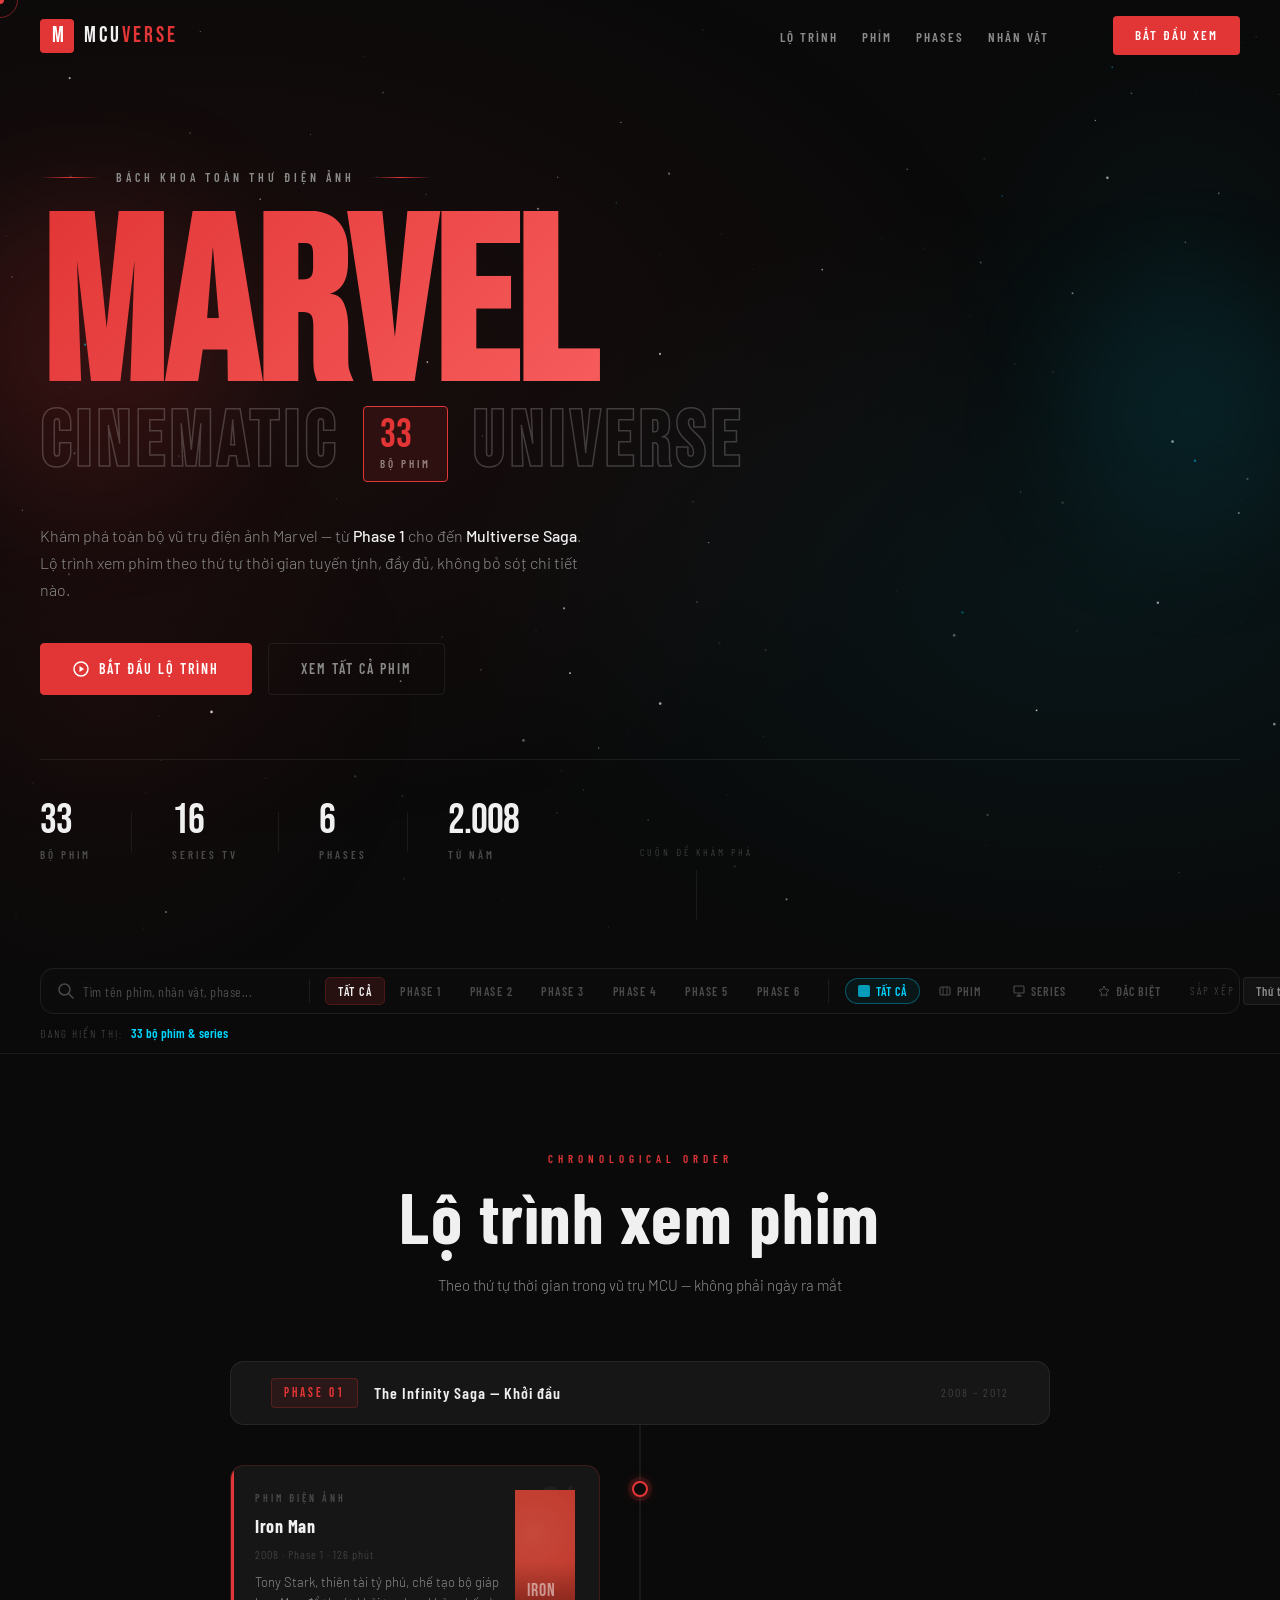
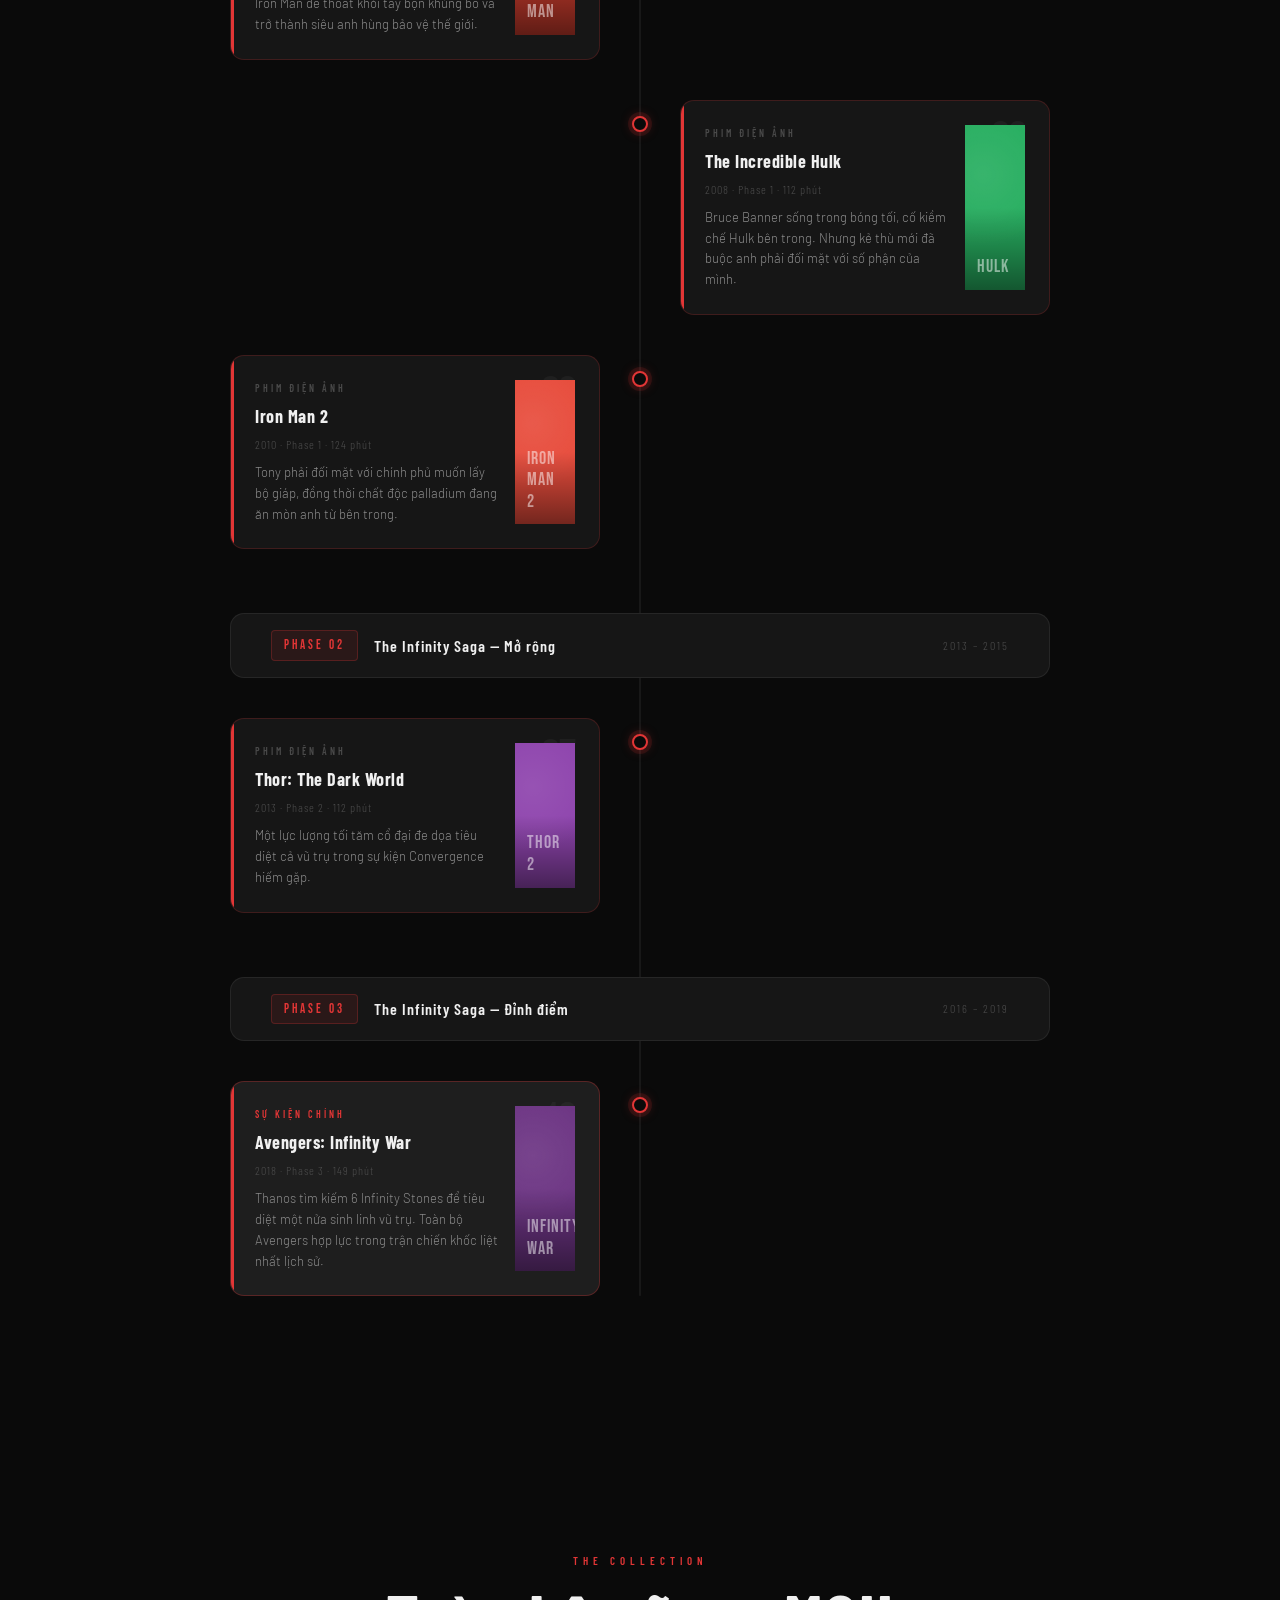
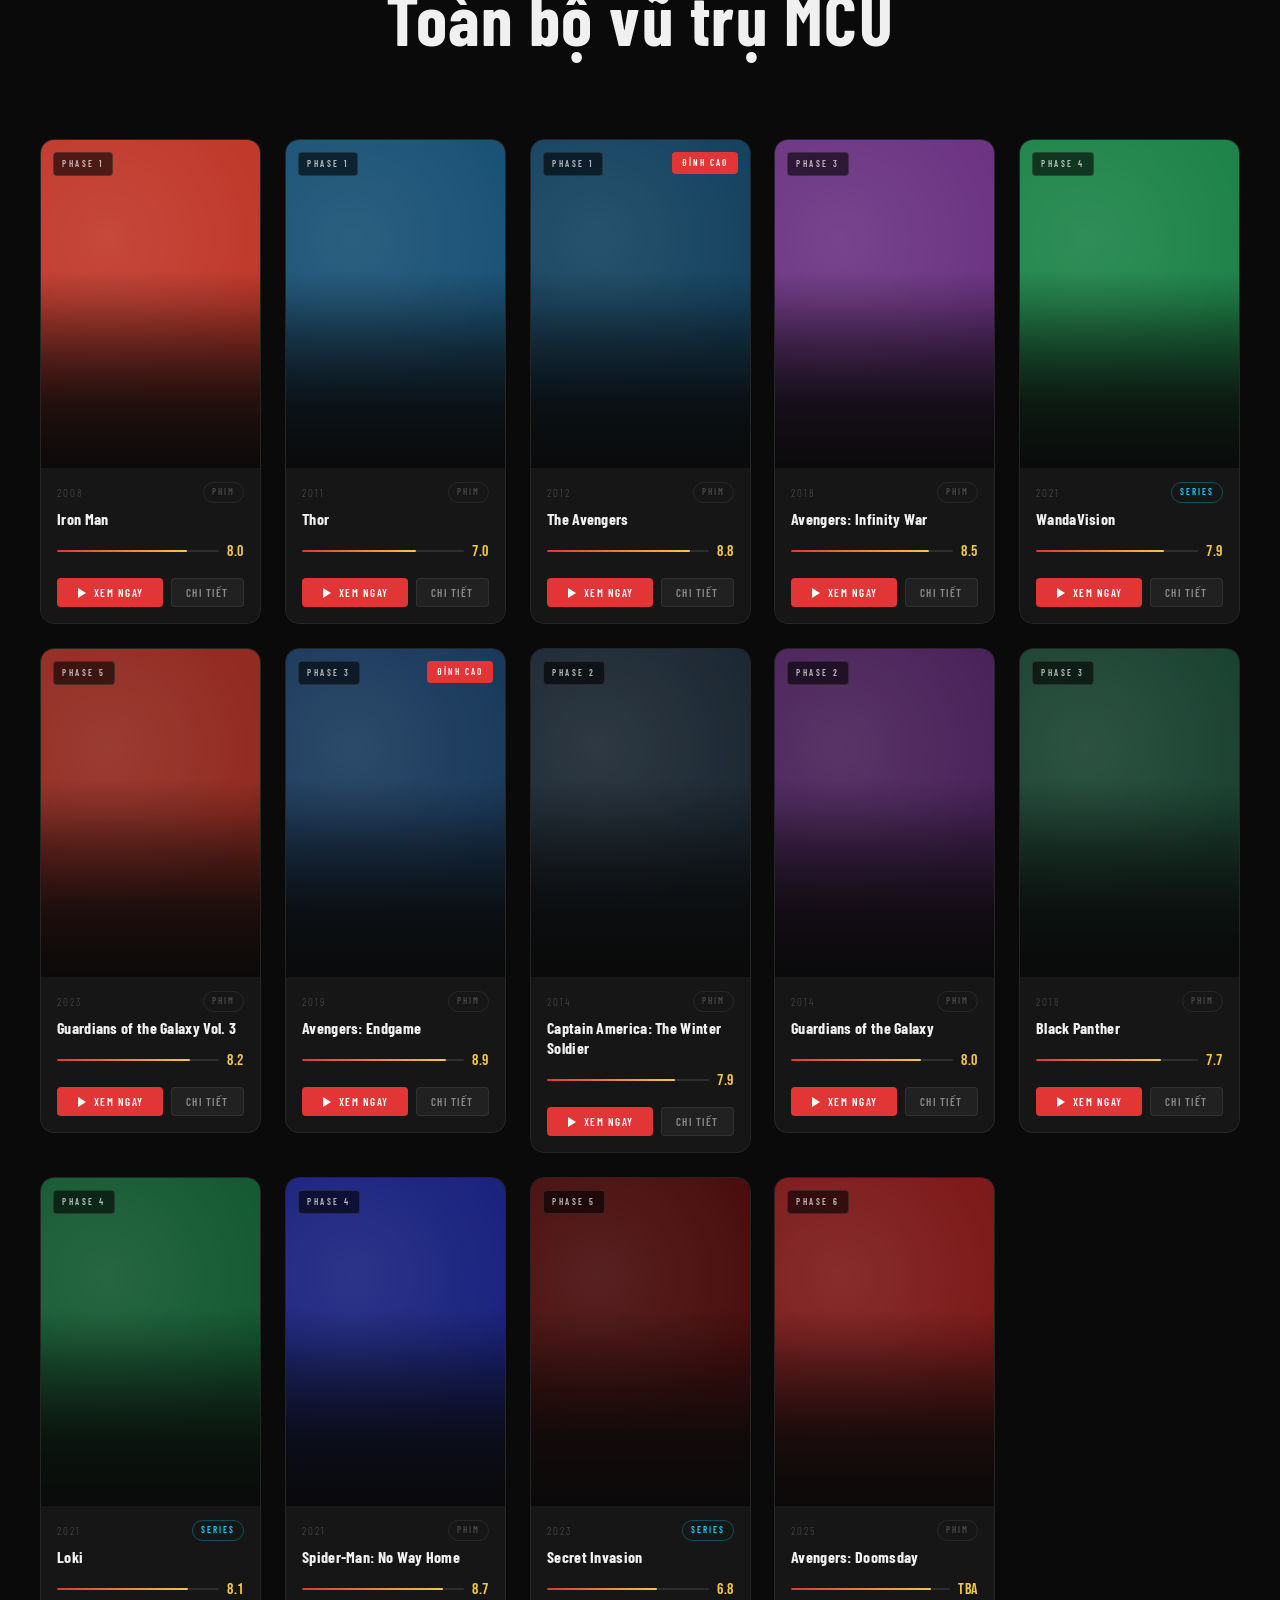
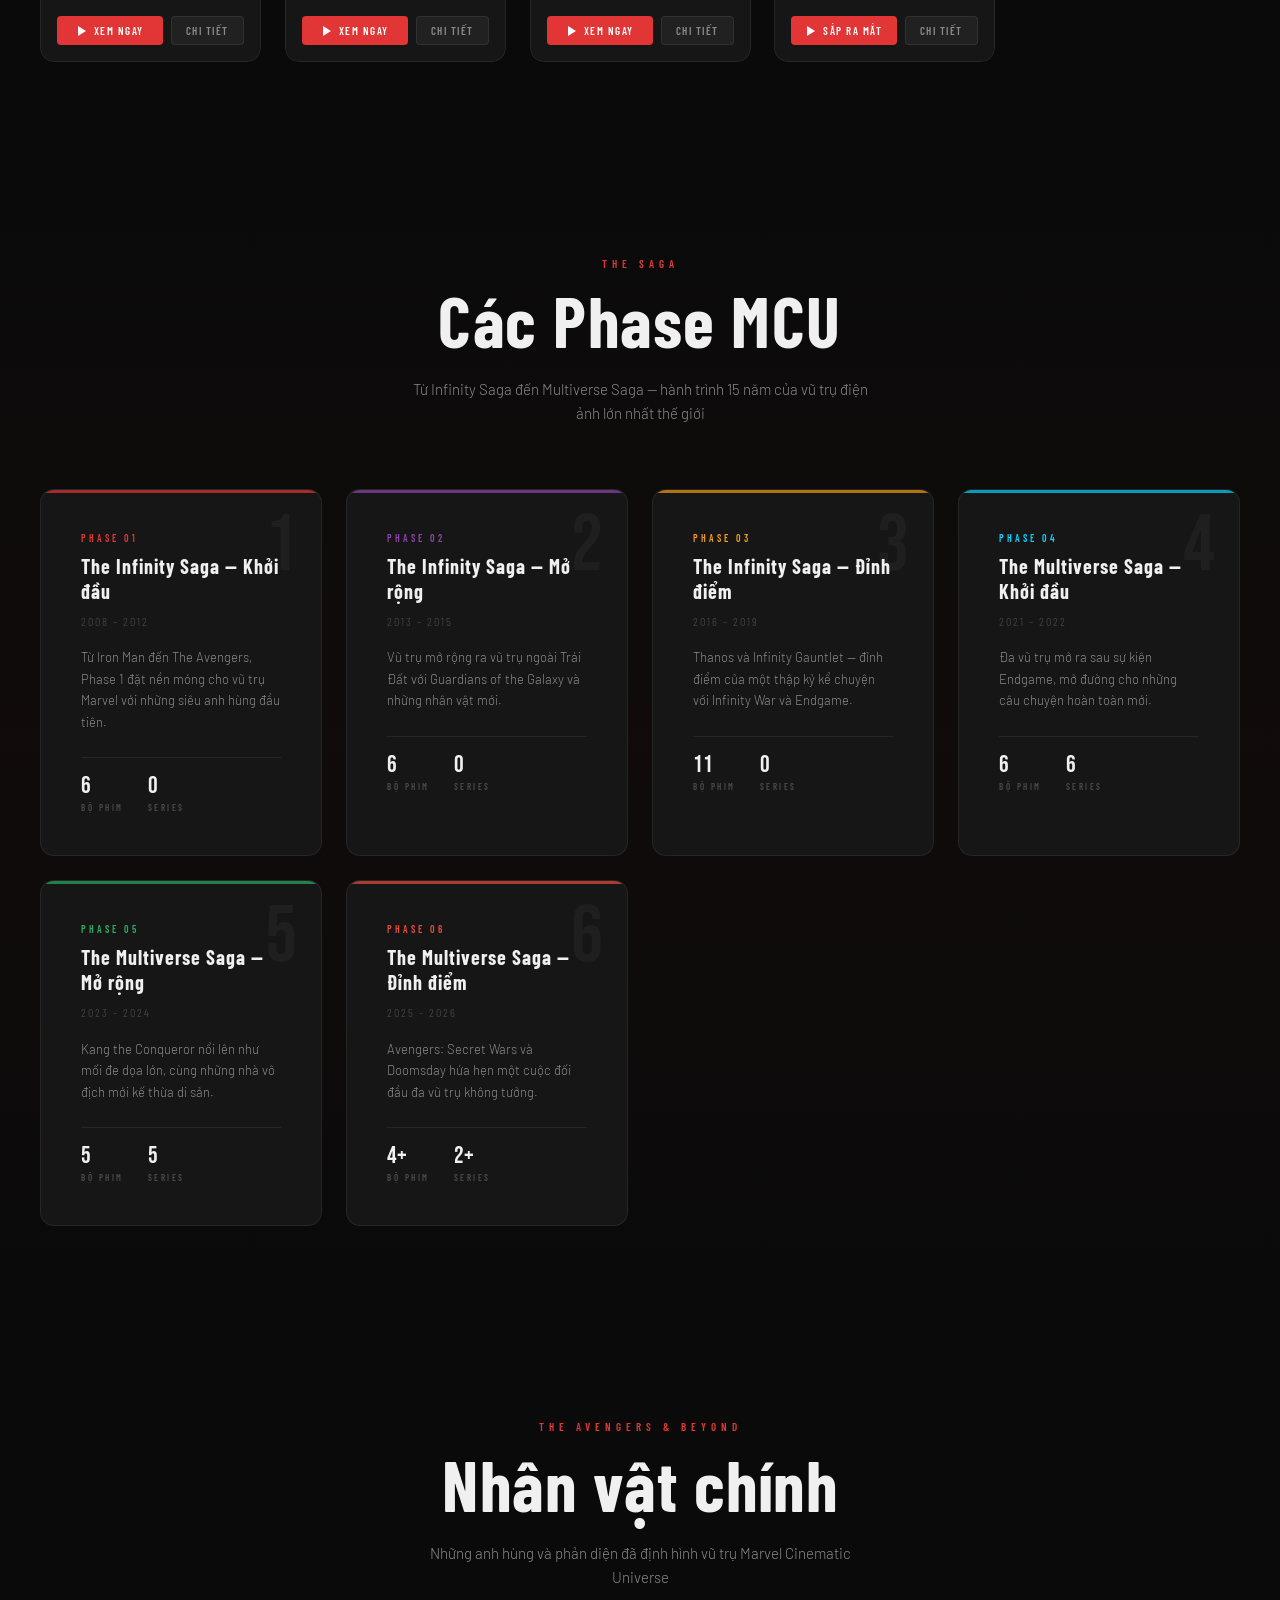
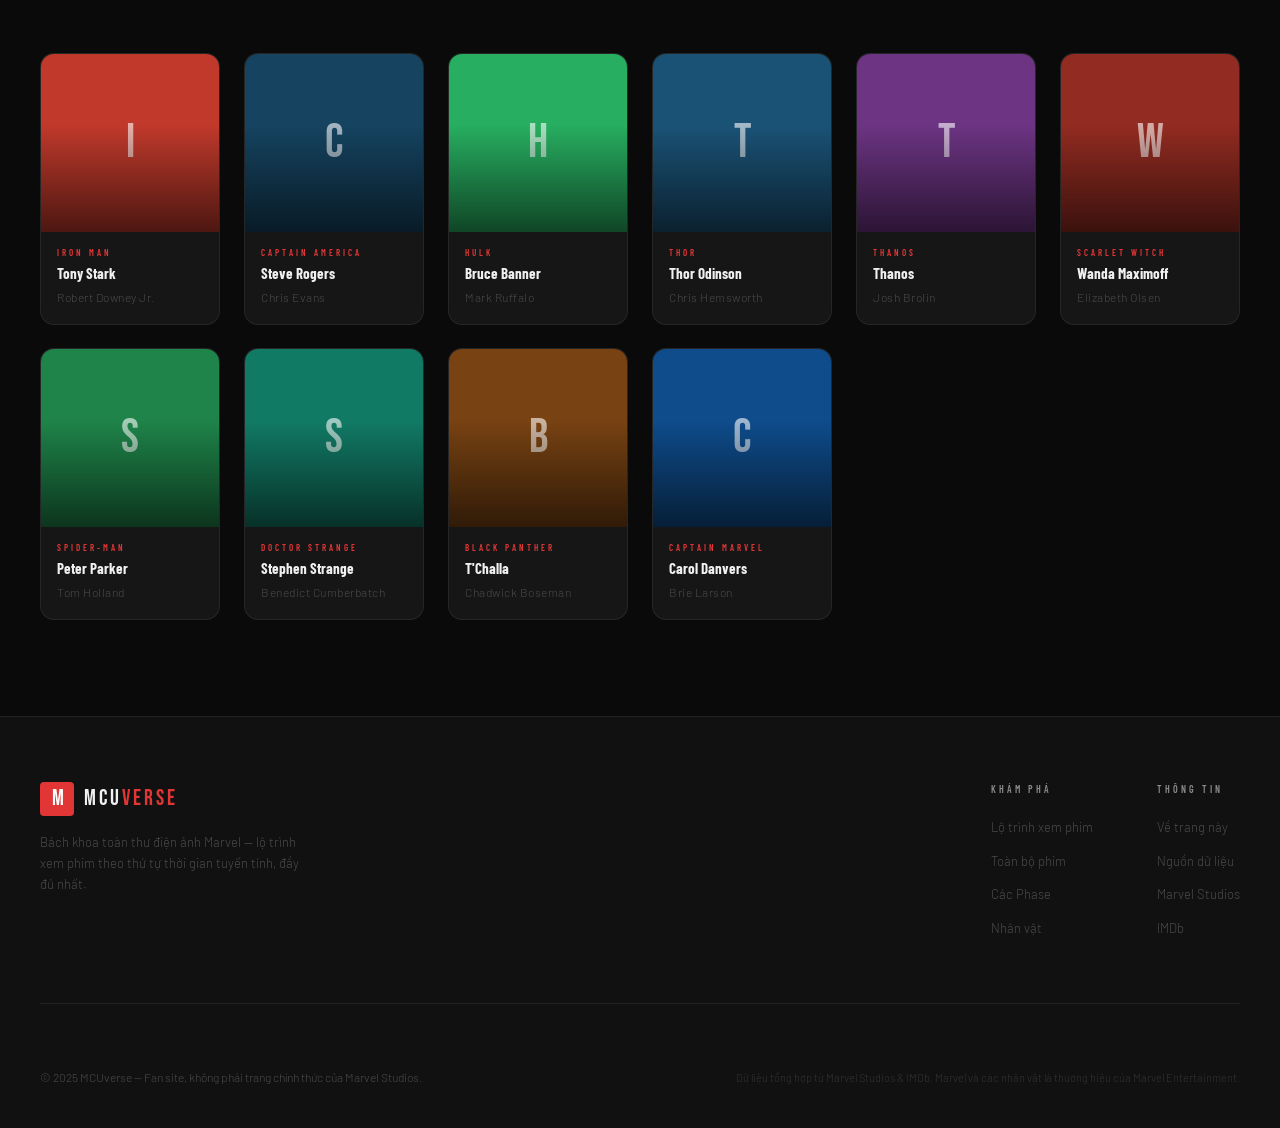
==== index.html @ 0dc56e83 "First commit" ====
<!DOCTYPE html>
<html lang="vi">

<head>
    <meta charset="UTF-8" />
    <meta name="viewport" content="width=device-width, initial-scale=1.0" />
    <title>MCU Universe — Bách Khoa & Lộ Trình Xem Phim</title>
    <link rel="preconnect" href="https://fonts.googleapis.com" />
    <link rel="preconnect" href="https://fonts.gstatic.com" crossorigin />
    <link
        href="https://fonts.googleapis.com/css2?family=Bebas+Neue&family=Barlow+Condensed:ital,wght@0,300;0,400;0,600;0,700;1,300&family=Barlow:wght@300;400;500&display=swap"
        rel="stylesheet" />
    <link rel="stylesheet" href="style.css" />
</head>

<body>

    <!-- ═══════════════════════════════════════════
       CUSTOM CURSOR
  ═══════════════════════════════════════════ -->
    <div class="cursor" id="cursor"></div>
    <div class="cursor-follower" id="cursor-follower"></div>

    <!-- ═══════════════════════════════════════════
       NAVBAR
  ═══════════════════════════════════════════ -->
    <nav class="navbar" id="navbar">
        <div class="nav-inner">
            <a href="#" class="nav-logo">
                <span class="logo-mark">M</span>
                <span class="logo-text">MCU<em>verse</em></span>
            </a>
            <ul class="nav-links">
                <li><a href="#timeline" class="nav-link">Lộ trình</a></li>
                <li><a href="#movies" class="nav-link">Phim</a></li>
                <li><a href="#phases" class="nav-link">Phases</a></li>
                <li><a href="#characters" class="nav-link">Nhân vật</a></li>
            </ul>
            <a href="#movies" class="nav-cta">Bắt đầu xem</a>
        </div>
    </nav>

    <!-- ═══════════════════════════════════════════
       HERO SECTION
  ═══════════════════════════════════════════ -->
    <section class="hero" id="hero">

        <!-- Starfield canvas -->
        <canvas class="hero-stars" id="hero-stars"></canvas>

        <!-- Parallax background layers -->
        <div class="hero-bg-layer hero-bg-nebula" data-parallax="0.15"></div>
        <div class="hero-bg-layer hero-bg-glow" data-parallax="0.25"></div>

        <!-- Floating orbs -->
        <div class="hero-orb hero-orb--red"></div>
        <div class="hero-orb hero-orb--blue"></div>

        <div class="hero-inner">

            <!-- Eyebrow label -->
            <p class="hero-eyebrow">
                <span class="eyebrow-line"></span>
                Bách khoa toàn thư điện ảnh
                <span class="eyebrow-line"></span>
            </p>

            <!-- CLIP-TEXT HERO TITLE — video/image masked inside letters -->
            <div class="hero-title-wrapper" id="hero-title-wrapper">
                <h1 class="hero-title hero-title--clip" data-parallax-text="0.04">
                    MARVEL
                </h1>
                <div class="hero-title-sub-row">
                    <h1 class="hero-title hero-title--outline">CINEMATIC</h1>
                    <div class="hero-badge">
                        <span class="hero-badge-num">33</span>
                        <span class="hero-badge-label">bộ phim</span>
                    </div>
                    <h1 class="hero-title hero-title--outline">UNIVERSE</h1>
                </div>
            </div>

            <!-- Description -->
            <p class="hero-desc">
                Khám phá toàn bộ vũ trụ điện ảnh Marvel — từ <strong>Phase 1</strong> cho đến <strong>Multiverse
                    Saga</strong>.<br />
                Lộ trình xem phim theo thứ tự thời gian tuyến tính, đầy đủ, không bỏ sót chi tiết nào.
            </p>

            <!-- CTA Buttons -->
            <div class="hero-actions">
                <a href="#timeline" class="btn btn--primary">
                    <svg width="16" height="16" viewBox="0 0 16 16" fill="none">
                        <circle cx="8" cy="8" r="7" stroke="currentColor" stroke-width="1.5" />
                        <polygon points="6.5,5 11,8 6.5,11" fill="currentColor" />
                    </svg>
                    Bắt đầu lộ trình
                </a>
                <a href="#movies" class="btn btn--ghost">Xem tất cả phim</a>
            </div>

            <!-- Stats Row -->
            <div class="hero-stats">
                <div class="hero-stat">
                    <span class="hero-stat-num" data-count="33">0</span>
                    <span class="hero-stat-label">Bộ phim</span>
                </div>
                <div class="hero-stat-divider"></div>
                <div class="hero-stat">
                    <span class="hero-stat-num" data-count="16">0</span>
                    <span class="hero-stat-label">Series TV</span>
                </div>
                <div class="hero-stat-divider"></div>
                <div class="hero-stat">
                    <span class="hero-stat-num" data-count="6">0</span>
                    <span class="hero-stat-label">Phases</span>
                </div>
                <div class="hero-stat-divider"></div>
                <div class="hero-stat">
                    <span class="hero-stat-num" data-count="2008">0</span>
                    <span class="hero-stat-label">Từ năm</span>
                </div>
            </div>

        </div>

        <!-- Scroll indicator -->
        <div class="hero-scroll-indicator">
            <span class="scroll-text">Cuộn để khám phá</span>
            <div class="scroll-line">
                <div class="scroll-dot"></div>
            </div>
        </div>

    </section>

    <!-- ═══════════════════════════════════════════
       FILTER & SEARCH BAR
       NOTE FOR PHP: thay dữ liệu trong data-phase / data-type bằng vòng lặp
  ═══════════════════════════════════════════ -->
    <section class="filter-section" id="filter-section">
        <div class="filter-glass-bar" id="filter-bar">

            <!-- Search Field -->
            <div class="search-wrapper" id="search-wrapper">
                <label class="search-icon" for="search-input" aria-label="Tìm kiếm">
                    <svg width="18" height="18" viewBox="0 0 18 18" fill="none">
                        <circle cx="7.5" cy="7.5" r="5.5" stroke="currentColor" stroke-width="1.5" />
                        <line x1="11.5" y1="11.5" x2="16" y2="16" stroke="currentColor" stroke-width="1.5"
                            stroke-linecap="round" />
                    </svg>
                </label>
                <input type="text" id="search-input" class="search-input" placeholder="Tìm tên phim, nhân vật, phase..."
                    autocomplete="off" />
                <button class="search-clear" id="search-clear" aria-label="Xóa">
                    <svg width="14" height="14" viewBox="0 0 14 14" fill="none">
                        <line x1="1" y1="1" x2="13" y2="13" stroke="currentColor" stroke-width="1.5"
                            stroke-linecap="round" />
                        <line x1="13" y1="1" x2="1" y2="13" stroke="currentColor" stroke-width="1.5"
                            stroke-linecap="round" />
                    </svg>
                </button>
            </div>

            <!-- Divider -->
            <div class="filter-divider"></div>

            <!-- Phase Filter Tabs -->
            <!-- PHP: vòng lặp foreach ($phases as $phase) { echo '<button ...>' } -->
            <div class="filter-tabs" role="group" aria-label="Lọc theo Phase">
                <button class="filter-tab filter-tab--active" data-filter="phase" data-value="all">
                    Tất cả
                </button>
                <button class="filter-tab" data-filter="phase" data-value="1">
                    Phase 1
                </button>
                <button class="filter-tab" data-filter="phase" data-value="2">
                    Phase 2
                </button>
                <button class="filter-tab" data-filter="phase" data-value="3">
                    Phase 3
                </button>
                <button class="filter-tab" data-filter="phase" data-value="4">
                    Phase 4
                </button>
                <button class="filter-tab" data-filter="phase" data-value="5">
                    Phase 5
                </button>
                <button class="filter-tab" data-filter="phase" data-value="6">
                    Phase 6
                </button>
            </div>

            <!-- Divider -->
            <div class="filter-divider"></div>

            <!-- Type Filter -->
            <div class="filter-type-group" role="group" aria-label="Lọc theo loại">
                <button class="filter-chip filter-chip--active" data-filter="type" data-value="all">
                    <svg width="12" height="12" viewBox="0 0 12 12">
                        <rect width="12" height="12" rx="2" fill="currentColor" opacity="0.7" />
                    </svg>
                    Tất cả
                </button>
                <button class="filter-chip" data-filter="type" data-value="movie">
                    <svg width="12" height="12" viewBox="0 0 12 12">
                        <rect x="1" y="2" width="10" height="8" rx="1.5" stroke="currentColor" stroke-width="1.2"
                            fill="none" />
                        <line x1="4" y1="2" x2="4" y2="10" stroke="currentColor" stroke-width="1" />
                        <line x1="8" y1="2" x2="8" y2="10" stroke="currentColor" stroke-width="1" />
                    </svg>
                    Phim
                </button>
                <button class="filter-chip" data-filter="type" data-value="series">
                    <svg width="12" height="12" viewBox="0 0 12 12">
                        <rect x="1" y="1" width="10" height="7" rx="1" stroke="currentColor" stroke-width="1.2"
                            fill="none" />
                        <line x1="4" y1="11" x2="8" y2="11" stroke="currentColor" stroke-width="1.5"
                            stroke-linecap="round" />
                        <line x1="6" y1="8" x2="6" y2="11" stroke="currentColor" stroke-width="1.2" />
                    </svg>
                    Series
                </button>
                <button class="filter-chip" data-filter="type" data-value="special">
                    <svg width="12" height="12" viewBox="0 0 12 12">
                        <polygon points="6,1 7.5,4.5 11,5 8.5,7.5 9,11 6,9.5 3,11 3.5,7.5 1,5 4.5,4.5"
                            stroke="currentColor" stroke-width="1" fill="none" />
                    </svg>
                    Đặc biệt
                </button>
            </div>

            <!-- Sort -->
            <div class="filter-sort">
                <label class="sort-label" for="sort-select">Sắp xếp</label>
                <div class="sort-select-wrapper">
                    <select id="sort-select" class="sort-select">
                        <option value="timeline">Thứ tự thời gian</option>
                        <option value="release">Ngày ra mắt</option>
                        <option value="phase">Theo Phase</option>
                        <option value="rating">Điểm đánh giá</option>
                    </select>
                    <svg class="sort-chevron" width="12" height="12" viewBox="0 0 12 12">
                        <polyline points="2,4 6,8 10,4" stroke="currentColor" stroke-width="1.5" fill="none"
                            stroke-linecap="round" />
                    </svg>
                </div>
            </div>

        </div>

        <!-- Active filters display -->
        <div class="active-filters" id="active-filters">
            <span class="active-filter-label">Đang hiển thị:</span>
            <span class="active-filter-count" id="filter-count">33 bộ phim &amp; series</span>
            <button class="filter-reset" id="filter-reset">Xóa bộ lọc</button>
        </div>

    </section>

    <!-- ═══════════════════════════════════════════
       TIMELINE SECTION
       NOTE FOR PHP: lặp qua $phases và $movies để tạo các .timeline-item
  ═══════════════════════════════════════════ -->
    <section class="timeline-section" id="timeline">
        <div class="section-header">
            <p class="section-eyebrow">Chronological Order</p>
            <h2 class="section-title">Lộ trình xem phim</h2>
            <p class="section-desc">Theo thứ tự thời gian trong vũ trụ MCU — không phải ngày ra mắt</p>
        </div>

        <div class="timeline-container" id="timeline-container">

            <!-- The animated vertical line -->
            <div class="timeline-spine">
                <div class="timeline-spine-fill" id="timeline-spine-fill"></div>
            </div>

            <!-- ─── PHASE 1 ─────────────────────────── -->
            <!-- PHP: foreach ($phases as $phase_index => $phase) { -->
            <div class="timeline-phase" data-phase="1">
                <div class="timeline-phase-label">
                    <span class="phase-tag">Phase 01</span>
                    <h3 class="phase-name">The Infinity Saga — Khởi đầu</h3>
                    <span class="phase-years">2008 – 2012</span>
                </div>

                <!-- PHP: foreach ($phase['movies'] as $i => $movie) { -->
                <div class="timeline-item" data-order="1" data-type="movie">
                    <div class="timeline-node">
                        <div class="timeline-node-inner"></div>
                    </div>
                    <div class="timeline-card">
                        <div class="timeline-card-num">01</div>
                        <div class="timeline-card-body">
                            <span class="timeline-card-type">Phim điện ảnh</span>
                            <h4 class="timeline-card-title">Iron Man</h4>
                            <p class="timeline-card-meta">2008 · Phase 1 · 126 phút</p>
                            <p class="timeline-card-desc">Tony Stark, thiên tài tỷ phú, chế tạo bộ giáp Iron Man để
                                thoát khỏi tay bọn khủng bố và trở thành siêu anh hùng bảo vệ thế giới.</p>
                        </div>
                        <div class="timeline-card-poster">
                            <!-- PHP: <img src="<?= $movie['poster'] ?>" alt="<?= $movie['title'] ?>"> -->
                            <div class="poster-placeholder" data-title="Iron Man" style="--ph-color: #C0392B;"></div>
                        </div>
                    </div>
                </div>

                <div class="timeline-item" data-order="2" data-type="movie">
                    <div class="timeline-node">
                        <div class="timeline-node-inner"></div>
                    </div>
                    <div class="timeline-card">
                        <div class="timeline-card-num">02</div>
                        <div class="timeline-card-body">
                            <span class="timeline-card-type">Phim điện ảnh</span>
                            <h4 class="timeline-card-title">The Incredible Hulk</h4>
                            <p class="timeline-card-meta">2008 · Phase 1 · 112 phút</p>
                            <p class="timeline-card-desc">Bruce Banner sống trong bóng tối, cố kiềm chế Hulk bên trong.
                                Nhưng kẻ thù mới đã buộc anh phải đối mặt với số phận của mình.</p>
                        </div>
                        <div class="timeline-card-poster">
                            <div class="poster-placeholder" data-title="Hulk" style="--ph-color: #27AE60;"></div>
                        </div>
                    </div>
                </div>

                <div class="timeline-item" data-order="3" data-type="movie">
                    <div class="timeline-node">
                        <div class="timeline-node-inner"></div>
                    </div>
                    <div class="timeline-card">
                        <div class="timeline-card-num">03</div>
                        <div class="timeline-card-body">
                            <span class="timeline-card-type">Phim điện ảnh</span>
                            <h4 class="timeline-card-title">Iron Man 2</h4>
                            <p class="timeline-card-meta">2010 · Phase 1 · 124 phút</p>
                            <p class="timeline-card-desc">Tony phải đối mặt với chính phủ muốn lấy bộ giáp, đồng thời
                                chất độc palladium đang ăn mòn anh từ bên trong.</p>
                        </div>
                        <div class="timeline-card-poster">
                            <div class="poster-placeholder" data-title="Iron Man 2" style="--ph-color: #E74C3C;"></div>
                        </div>
                    </div>
                </div>

                <!-- PHP: } // end foreach movies -->
            </div>
            <!-- PHP: } // end foreach phases -->

            <!-- ─── PHASE 2 ─────────────────────────── -->
            <div class="timeline-phase" data-phase="2">
                <div class="timeline-phase-label">
                    <span class="phase-tag">Phase 02</span>
                    <h3 class="phase-name">The Infinity Saga — Mở rộng</h3>
                    <span class="phase-years">2013 – 2015</span>
                </div>

                <div class="timeline-item" data-order="7" data-type="movie">
                    <div class="timeline-node">
                        <div class="timeline-node-inner"></div>
                    </div>
                    <div class="timeline-card">
                        <div class="timeline-card-num">07</div>
                        <div class="timeline-card-body">
                            <span class="timeline-card-type">Phim điện ảnh</span>
                            <h4 class="timeline-card-title">Thor: The Dark World</h4>
                            <p class="timeline-card-meta">2013 · Phase 2 · 112 phút</p>
                            <p class="timeline-card-desc">Một lực lượng tối tăm cổ đại đe dọa tiêu diệt cả vũ trụ trong
                                sự kiện Convergence hiếm gặp.</p>
                        </div>
                        <div class="timeline-card-poster">
                            <div class="poster-placeholder" data-title="Thor 2" style="--ph-color: #8E44AD;"></div>
                        </div>
                    </div>
                </div>

            </div>

            <!-- ─── PHASE 3 ─────────────────────────── -->
            <div class="timeline-phase" data-phase="3">
                <div class="timeline-phase-label">
                    <span class="phase-tag">Phase 03</span>
                    <h3 class="phase-name">The Infinity Saga — Đỉnh điểm</h3>
                    <span class="phase-years">2016 – 2019</span>
                </div>

                <div class="timeline-item" data-order="13" data-type="movie">
                    <div class="timeline-node">
                        <div class="timeline-node-inner"></div>
                    </div>
                    <div class="timeline-card timeline-card--featured">
                        <div class="timeline-card-num">13</div>
                        <div class="timeline-card-body">
                            <span class="timeline-card-type timeline-card-type--featured">Sự kiện chính</span>
                            <h4 class="timeline-card-title">Avengers: Infinity War</h4>
                            <p class="timeline-card-meta">2018 · Phase 3 · 149 phút</p>
                            <p class="timeline-card-desc">Thanos tìm kiếm 6 Infinity Stones để tiêu diệt một nửa sinh
                                linh vũ trụ. Toàn bộ Avengers hợp lực trong trận chiến khốc liệt nhất lịch sử.</p>
                        </div>
                        <div class="timeline-card-poster">
                            <div class="poster-placeholder" data-title="Infinity War" style="--ph-color: #6C3483;">
                            </div>
                        </div>
                    </div>
                </div>

            </div>

        </div>
    </section>

    <!-- ═══════════════════════════════════════════
       MOVIE GRID SECTION
       NOTE FOR PHP: foreach ($movies as $movie) — render .movie-card
  ═══════════════════════════════════════════ -->
    <section class="movies-section" id="movies">
        <div class="section-header">
            <p class="section-eyebrow">The Collection</p>
            <h2 class="section-title">Toàn bộ vũ trụ MCU</h2>
        </div>

        <div class="movies-grid" id="movies-grid">

            <!-- PHP: foreach ($movies as $movie) { echo render_movie_card($movie); } -->

            <article class="movie-card" data-phase="1" data-type="movie" data-tilt>
                <div class="movie-card-inner">
                    <div class="movie-card-poster">
                        <!-- PHP: <img src="<?= $movie['poster'] ?>" alt="<?= $movie['title'] ?>" loading="lazy"> -->
                        <div class="poster-placeholder poster-placeholder--card" style="--ph-color: #C0392B;"></div>
                        <div class="movie-card-overlay"></div>
                        <div class="movie-card-phase-badge">Phase 1</div>
                    </div>
                    <div class="movie-card-info">
                        <div class="movie-card-meta-row">
                            <span class="movie-card-year">2008</span>
                            <span class="movie-card-type-badge">Phim</span>
                        </div>
                        <h3 class="movie-card-title">Iron Man</h3>
                        <div class="movie-card-rating">
                            <div class="rating-stars">
                                <div class="rating-fill" style="width: 80%"></div>
                            </div>
                            <span class="rating-score">8.0</span>
                        </div>
                        <div class="movie-card-actions">
                            <button class="card-btn card-btn--watch">
                                <svg width="12" height="12" viewBox="0 0 12 12">
                                    <polygon points="2,1 10,6 2,11" fill="currentColor" />
                                </svg>
                                Xem ngay
                            </button>
                            <button class="card-btn card-btn--info">Chi tiết</button>
                        </div>
                    </div>
                </div>
                <div class="movie-card-glow"></div>
            </article>

            <article class="movie-card" data-phase="1" data-type="movie" data-tilt>
                <div class="movie-card-inner">
                    <div class="movie-card-poster">
                        <div class="poster-placeholder poster-placeholder--card" style="--ph-color: #1A5276;"></div>
                        <div class="movie-card-overlay"></div>
                        <div class="movie-card-phase-badge">Phase 1</div>
                    </div>
                    <div class="movie-card-info">
                        <div class="movie-card-meta-row">
                            <span class="movie-card-year">2011</span>
                            <span class="movie-card-type-badge">Phim</span>
                        </div>
                        <h3 class="movie-card-title">Thor</h3>
                        <div class="movie-card-rating">
                            <div class="rating-stars">
                                <div class="rating-fill" style="width: 70%"></div>
                            </div>
                            <span class="rating-score">7.0</span>
                        </div>
                        <div class="movie-card-actions">
                            <button class="card-btn card-btn--watch">
                                <svg width="12" height="12" viewBox="0 0 12 12">
                                    <polygon points="2,1 10,6 2,11" fill="currentColor" />
                                </svg>
                                Xem ngay
                            </button>
                            <button class="card-btn card-btn--info">Chi tiết</button>
                        </div>
                    </div>
                </div>
                <div class="movie-card-glow"></div>
            </article>

            <article class="movie-card movie-card--featured" data-phase="1" data-type="movie" data-tilt>
                <div class="movie-card-inner">
                    <div class="movie-card-poster">
                        <div class="poster-placeholder poster-placeholder--card" style="--ph-color: #154360;"></div>
                        <div class="movie-card-overlay"></div>
                        <div class="movie-card-phase-badge">Phase 1</div>
                        <div class="movie-card-featured-badge">Đỉnh cao</div>
                    </div>
                    <div class="movie-card-info">
                        <div class="movie-card-meta-row">
                            <span class="movie-card-year">2012</span>
                            <span class="movie-card-type-badge">Phim</span>
                        </div>
                        <h3 class="movie-card-title">The Avengers</h3>
                        <div class="movie-card-rating">
                            <div class="rating-stars">
                                <div class="rating-fill" style="width: 88%"></div>
                            </div>
                            <span class="rating-score">8.8</span>
                        </div>
                        <div class="movie-card-actions">
                            <button class="card-btn card-btn--watch">
                                <svg width="12" height="12" viewBox="0 0 12 12">
                                    <polygon points="2,1 10,6 2,11" fill="currentColor" />
                                </svg>
                                Xem ngay
                            </button>
                            <button class="card-btn card-btn--info">Chi tiết</button>
                        </div>
                    </div>
                </div>
                <div class="movie-card-glow"></div>
            </article>

            <article class="movie-card" data-phase="3" data-type="movie" data-tilt>
                <div class="movie-card-inner">
                    <div class="movie-card-poster">
                        <div class="poster-placeholder poster-placeholder--card" style="--ph-color: #6C3483;"></div>
                        <div class="movie-card-overlay"></div>
                        <div class="movie-card-phase-badge">Phase 3</div>
                    </div>
                    <div class="movie-card-info">
                        <div class="movie-card-meta-row">
                            <span class="movie-card-year">2018</span>
                            <span class="movie-card-type-badge">Phim</span>
                        </div>
                        <h3 class="movie-card-title">Avengers: Infinity War</h3>
                        <div class="movie-card-rating">
                            <div class="rating-stars">
                                <div class="rating-fill" style="width: 85%"></div>
                            </div>
                            <span class="rating-score">8.5</span>
                        </div>
                        <div class="movie-card-actions">
                            <button class="card-btn card-btn--watch">
                                <svg width="12" height="12" viewBox="0 0 12 12">
                                    <polygon points="2,1 10,6 2,11" fill="currentColor" />
                                </svg>
                                Xem ngay
                            </button>
                            <button class="card-btn card-btn--info">Chi tiết</button>
                        </div>
                    </div>
                </div>
                <div class="movie-card-glow"></div>
            </article>

            <article class="movie-card" data-phase="4" data-type="series" data-tilt>
                <div class="movie-card-inner">
                    <div class="movie-card-poster">
                        <div class="poster-placeholder poster-placeholder--card" style="--ph-color: #1E8449;"></div>
                        <div class="movie-card-overlay"></div>
                        <div class="movie-card-phase-badge">Phase 4</div>
                    </div>
                    <div class="movie-card-info">
                        <div class="movie-card-meta-row">
                            <span class="movie-card-year">2021</span>
                            <span class="movie-card-type-badge movie-card-type-badge--series">Series</span>
                        </div>
                        <h3 class="movie-card-title">WandaVision</h3>
                        <div class="movie-card-rating">
                            <div class="rating-stars">
                                <div class="rating-fill" style="width: 79%"></div>
                            </div>
                            <span class="rating-score">7.9</span>
                        </div>
                        <div class="movie-card-actions">
                            <button class="card-btn card-btn--watch">
                                <svg width="12" height="12" viewBox="0 0 12 12">
                                    <polygon points="2,1 10,6 2,11" fill="currentColor" />
                                </svg>
                                Xem ngay
                            </button>
                            <button class="card-btn card-btn--info">Chi tiết</button>
                        </div>
                    </div>
                </div>
                <div class="movie-card-glow"></div>
            </article>

            <article class="movie-card" data-phase="5" data-type="movie" data-tilt>
                <div class="movie-card-inner">
                    <div class="movie-card-poster">
                        <div class="poster-placeholder poster-placeholder--card" style="--ph-color: #922B21;"></div>
                        <div class="movie-card-overlay"></div>
                        <div class="movie-card-phase-badge">Phase 5</div>
                    </div>
                    <div class="movie-card-info">
                        <div class="movie-card-meta-row">
                            <span class="movie-card-year">2023</span>
                            <span class="movie-card-type-badge">Phim</span>
                        </div>
                        <h3 class="movie-card-title">Guardians of the Galaxy Vol. 3</h3>
                        <div class="movie-card-rating">
                            <div class="rating-stars">
                                <div class="rating-fill" style="width: 82%"></div>
                            </div>
                            <span class="rating-score">8.2</span>
                        </div>
                        <div class="movie-card-actions">
                            <button class="card-btn card-btn--watch">
                                <svg width="12" height="12" viewBox="0 0 12 12">
                                    <polygon points="2,1 10,6 2,11" fill="currentColor" />
                                </svg>
                                Xem ngay
                            </button>
                            <button class="card-btn card-btn--info">Chi tiết</button>
                        </div>
                    </div>
                </div>
                <div class="movie-card-glow"></div>
            </article>

            <article class="movie-card" data-phase="3" data-type="movie" data-tilt>
                <div class="movie-card-inner">
                    <div class="movie-card-poster">
                        <div class="poster-placeholder poster-placeholder--card" style="--ph-color: #1A3A5C;"></div>
                        <div class="movie-card-overlay"></div>
                        <div class="movie-card-phase-badge">Phase 3</div>
                        <div class="movie-card-featured-badge">Đỉnh cao</div>
                    </div>
                    <div class="movie-card-info">
                        <div class="movie-card-meta-row">
                            <span class="movie-card-year">2019</span>
                            <span class="movie-card-type-badge">Phim</span>
                        </div>
                        <h3 class="movie-card-title">Avengers: Endgame</h3>
                        <div class="movie-card-rating">
                            <div class="rating-stars">
                                <div class="rating-fill" style="width: 89%"></div>
                            </div>
                            <span class="rating-score">8.9</span>
                        </div>
                        <div class="movie-card-actions">
                            <button class="card-btn card-btn--watch">
                                <svg width="12" height="12" viewBox="0 0 12 12">
                                    <polygon points="2,1 10,6 2,11" fill="currentColor" />
                                </svg>
                                Xem ngay
                            </button>
                            <button class="card-btn card-btn--info">Chi tiết</button>
                        </div>
                    </div>
                </div>
                <div class="movie-card-glow"></div>
            </article>

            <article class="movie-card" data-phase="2" data-type="movie" data-tilt>
                <div class="movie-card-inner">
                    <div class="movie-card-poster">
                        <div class="poster-placeholder poster-placeholder--card" style="--ph-color: #1C2833;"></div>
                        <div class="movie-card-overlay"></div>
                        <div class="movie-card-phase-badge">Phase 2</div>
                    </div>
                    <div class="movie-card-info">
                        <div class="movie-card-meta-row">
                            <span class="movie-card-year">2014</span>
                            <span class="movie-card-type-badge">Phim</span>
                        </div>
                        <h3 class="movie-card-title">Captain America: The Winter Soldier</h3>
                        <div class="movie-card-rating">
                            <div class="rating-stars">
                                <div class="rating-fill" style="width: 79%"></div>
                            </div>
                            <span class="rating-score">7.9</span>
                        </div>
                        <div class="movie-card-actions">
                            <button class="card-btn card-btn--watch">
                                <svg width="12" height="12" viewBox="0 0 12 12">
                                    <polygon points="2,1 10,6 2,11" fill="currentColor" />
                                </svg>
                                Xem ngay
                            </button>
                            <button class="card-btn card-btn--info">Chi tiết</button>
                        </div>
                    </div>
                </div>
                <div class="movie-card-glow"></div>
            </article>

            <article class="movie-card" data-phase="2" data-type="movie" data-tilt>
                <div class="movie-card-inner">
                    <div class="movie-card-poster">
                        <div class="poster-placeholder poster-placeholder--card" style="--ph-color: #4A235A;"></div>
                        <div class="movie-card-overlay"></div>
                        <div class="movie-card-phase-badge">Phase 2</div>
                    </div>
                    <div class="movie-card-info">
                        <div class="movie-card-meta-row">
                            <span class="movie-card-year">2014</span>
                            <span class="movie-card-type-badge">Phim</span>
                        </div>
                        <h3 class="movie-card-title">Guardians of the Galaxy</h3>
                        <div class="movie-card-rating">
                            <div class="rating-stars">
                                <div class="rating-fill" style="width: 80%"></div>
                            </div>
                            <span class="rating-score">8.0</span>
                        </div>
                        <div class="movie-card-actions">
                            <button class="card-btn card-btn--watch">
                                <svg width="12" height="12" viewBox="0 0 12 12">
                                    <polygon points="2,1 10,6 2,11" fill="currentColor" />
                                </svg>
                                Xem ngay
                            </button>
                            <button class="card-btn card-btn--info">Chi tiết</button>
                        </div>
                    </div>
                </div>
                <div class="movie-card-glow"></div>
            </article>

            <article class="movie-card" data-phase="3" data-type="movie" data-tilt>
                <div class="movie-card-inner">
                    <div class="movie-card-poster">
                        <div class="poster-placeholder poster-placeholder--card" style="--ph-color: #1B4332;"></div>
                        <div class="movie-card-overlay"></div>
                        <div class="movie-card-phase-badge">Phase 3</div>
                    </div>
                    <div class="movie-card-info">
                        <div class="movie-card-meta-row">
                            <span class="movie-card-year">2018</span>
                            <span class="movie-card-type-badge">Phim</span>
                        </div>
                        <h3 class="movie-card-title">Black Panther</h3>
                        <div class="movie-card-rating">
                            <div class="rating-stars">
                                <div class="rating-fill" style="width: 77%"></div>
                            </div>
                            <span class="rating-score">7.7</span>
                        </div>
                        <div class="movie-card-actions">
                            <button class="card-btn card-btn--watch">
                                <svg width="12" height="12" viewBox="0 0 12 12">
                                    <polygon points="2,1 10,6 2,11" fill="currentColor" />
                                </svg>
                                Xem ngay
                            </button>
                            <button class="card-btn card-btn--info">Chi tiết</button>
                        </div>
                    </div>
                </div>
                <div class="movie-card-glow"></div>
            </article>

            <article class="movie-card" data-phase="4" data-type="series" data-tilt>
                <div class="movie-card-inner">
                    <div class="movie-card-poster">
                        <div class="poster-placeholder poster-placeholder--card" style="--ph-color: #145A32;"></div>
                        <div class="movie-card-overlay"></div>
                        <div class="movie-card-phase-badge">Phase 4</div>
                    </div>
                    <div class="movie-card-info">
                        <div class="movie-card-meta-row">
                            <span class="movie-card-year">2021</span>
                            <span class="movie-card-type-badge movie-card-type-badge--series">Series</span>
                        </div>
                        <h3 class="movie-card-title">Loki</h3>
                        <div class="movie-card-rating">
                            <div class="rating-stars">
                                <div class="rating-fill" style="width: 81%"></div>
                            </div>
                            <span class="rating-score">8.1</span>
                        </div>
                        <div class="movie-card-actions">
                            <button class="card-btn card-btn--watch">
                                <svg width="12" height="12" viewBox="0 0 12 12">
                                    <polygon points="2,1 10,6 2,11" fill="currentColor" />
                                </svg>
                                Xem ngay
                            </button>
                            <button class="card-btn card-btn--info">Chi tiết</button>
                        </div>
                    </div>
                </div>
                <div class="movie-card-glow"></div>
            </article>

            <article class="movie-card" data-phase="4" data-type="movie" data-tilt>
                <div class="movie-card-inner">
                    <div class="movie-card-poster">
                        <div class="poster-placeholder poster-placeholder--card" style="--ph-color: #1A237E;"></div>
                        <div class="movie-card-overlay"></div>
                        <div class="movie-card-phase-badge">Phase 4</div>
                    </div>
                    <div class="movie-card-info">
                        <div class="movie-card-meta-row">
                            <span class="movie-card-year">2021</span>
                            <span class="movie-card-type-badge">Phim</span>
                        </div>
                        <h3 class="movie-card-title">Spider-Man: No Way Home</h3>
                        <div class="movie-card-rating">
                            <div class="rating-stars">
                                <div class="rating-fill" style="width: 87%"></div>
                            </div>
                            <span class="rating-score">8.7</span>
                        </div>
                        <div class="movie-card-actions">
                            <button class="card-btn card-btn--watch">
                                <svg width="12" height="12" viewBox="0 0 12 12">
                                    <polygon points="2,1 10,6 2,11" fill="currentColor" />
                                </svg>
                                Xem ngay
                            </button>
                            <button class="card-btn card-btn--info">Chi tiết</button>
                        </div>
                    </div>
                </div>
                <div class="movie-card-glow"></div>
            </article>

            <article class="movie-card" data-phase="5" data-type="series" data-tilt>
                <div class="movie-card-inner">
                    <div class="movie-card-poster">
                        <div class="poster-placeholder poster-placeholder--card" style="--ph-color: #4A0E0E;"></div>
                        <div class="movie-card-overlay"></div>
                        <div class="movie-card-phase-badge">Phase 5</div>
                    </div>
                    <div class="movie-card-info">
                        <div class="movie-card-meta-row">
                            <span class="movie-card-year">2023</span>
                            <span class="movie-card-type-badge movie-card-type-badge--series">Series</span>
                        </div>
                        <h3 class="movie-card-title">Secret Invasion</h3>
                        <div class="movie-card-rating">
                            <div class="rating-stars">
                                <div class="rating-fill" style="width: 68%"></div>
                            </div>
                            <span class="rating-score">6.8</span>
                        </div>
                        <div class="movie-card-actions">
                            <button class="card-btn card-btn--watch">
                                <svg width="12" height="12" viewBox="0 0 12 12">
                                    <polygon points="2,1 10,6 2,11" fill="currentColor" />
                                </svg>
                                Xem ngay
                            </button>
                            <button class="card-btn card-btn--info">Chi tiết</button>
                        </div>
                    </div>
                </div>
                <div class="movie-card-glow"></div>
            </article>

            <article class="movie-card" data-phase="6" data-type="movie" data-tilt>
                <div class="movie-card-inner">
                    <div class="movie-card-poster">
                        <div class="poster-placeholder poster-placeholder--card" style="--ph-color: #7D1A1A;"></div>
                        <div class="movie-card-overlay"></div>
                        <div class="movie-card-phase-badge">Phase 6</div>
                    </div>
                    <div class="movie-card-info">
                        <div class="movie-card-meta-row">
                            <span class="movie-card-year">2025</span>
                            <span class="movie-card-type-badge">Phim</span>
                        </div>
                        <h3 class="movie-card-title">Avengers: Doomsday</h3>
                        <div class="movie-card-rating">
                            <div class="rating-stars">
                                <div class="rating-fill" style="width: 88%"></div>
                            </div>
                            <span class="rating-score">TBA</span>
                        </div>
                        <div class="movie-card-actions">
                            <button class="card-btn card-btn--watch">
                                <svg width="12" height="12" viewBox="0 0 12 12">
                                    <polygon points="2,1 10,6 2,11" fill="currentColor" />
                                </svg>
                                Sắp ra mắt
                            </button>
                            <button class="card-btn card-btn--info">Chi tiết</button>
                        </div>
                    </div>
                </div>
                <div class="movie-card-glow"></div>
            </article>

        </div>
    </section>

    <!-- ═══════════════════════════════════════════
       PHASES SECTION
  ═══════════════════════════════════════════ -->
    <section class="phases-section" id="phases">
        <div class="section-header">
            <p class="section-eyebrow">The Saga</p>
            <h2 class="section-title">Các Phase MCU</h2>
            <p class="section-desc">Từ Infinity Saga đến Multiverse Saga — hành trình 15 năm của vũ trụ điện ảnh lớn nhất thế giới</p>
        </div>
        <div class="phases-grid">
            <div class="phase-card" style="--phase-accent: #E23636;">
                <div class="phase-card-number">1</div>
                <span class="phase-card-tag">Phase 01</span>
                <h3 class="phase-card-title">The Infinity Saga — Khởi đầu</h3>
                <span class="phase-card-years">2008 – 2012</span>
                <p class="phase-card-desc">Từ Iron Man đến The Avengers, Phase 1 đặt nền móng cho vũ trụ Marvel với những siêu anh hùng đầu tiên.</p>
                <div class="phase-card-stats">
                    <div class="phase-card-stat"><span class="phase-card-stat-num">6</span><span class="phase-card-stat-label">Bộ phim</span></div>
                    <div class="phase-card-stat"><span class="phase-card-stat-num">0</span><span class="phase-card-stat-label">Series</span></div>
                </div>
            </div>
            <div class="phase-card" style="--phase-accent: #8E44AD;">
                <div class="phase-card-number">2</div>
                <span class="phase-card-tag">Phase 02</span>
                <h3 class="phase-card-title">The Infinity Saga — Mở rộng</h3>
                <span class="phase-card-years">2013 – 2015</span>
                <p class="phase-card-desc">Vũ trụ mở rộng ra vũ trụ ngoài Trái Đất với Guardians of the Galaxy và những nhân vật mới.</p>
                <div class="phase-card-stats">
                    <div class="phase-card-stat"><span class="phase-card-stat-num">6</span><span class="phase-card-stat-label">Bộ phim</span></div>
                    <div class="phase-card-stat"><span class="phase-card-stat-num">0</span><span class="phase-card-stat-label">Series</span></div>
                </div>
            </div>
            <div class="phase-card" style="--phase-accent: #F39C12;">
                <div class="phase-card-number">3</div>
                <span class="phase-card-tag">Phase 03</span>
                <h3 class="phase-card-title">The Infinity Saga — Đỉnh điểm</h3>
                <span class="phase-card-years">2016 – 2019</span>
                <p class="phase-card-desc">Thanos và Infinity Gauntlet — đỉnh điểm của một thập kỷ kể chuyện với Infinity War và Endgame.</p>
                <div class="phase-card-stats">
                    <div class="phase-card-stat"><span class="phase-card-stat-num">11</span><span class="phase-card-stat-label">Bộ phim</span></div>
                    <div class="phase-card-stat"><span class="phase-card-stat-num">0</span><span class="phase-card-stat-label">Series</span></div>
                </div>
            </div>
            <div class="phase-card" style="--phase-accent: #00d4ff;">
                <div class="phase-card-number">4</div>
                <span class="phase-card-tag">Phase 04</span>
                <h3 class="phase-card-title">The Multiverse Saga — Khởi đầu</h3>
                <span class="phase-card-years">2021 – 2022</span>
                <p class="phase-card-desc">Đa vũ trụ mở ra sau sự kiện Endgame, mở đường cho những câu chuyện hoàn toàn mới.</p>
                <div class="phase-card-stats">
                    <div class="phase-card-stat"><span class="phase-card-stat-num">6</span><span class="phase-card-stat-label">Bộ phim</span></div>
                    <div class="phase-card-stat"><span class="phase-card-stat-num">6</span><span class="phase-card-stat-label">Series</span></div>
                </div>
            </div>
            <div class="phase-card" style="--phase-accent: #27AE60;">
                <div class="phase-card-number">5</div>
                <span class="phase-card-tag">Phase 05</span>
                <h3 class="phase-card-title">The Multiverse Saga — Mở rộng</h3>
                <span class="phase-card-years">2023 – 2024</span>
                <p class="phase-card-desc">Kang the Conqueror nổi lên như mối đe dọa lớn, cùng những nhà vô địch mới kế thừa di sản.</p>
                <div class="phase-card-stats">
                    <div class="phase-card-stat"><span class="phase-card-stat-num">5</span><span class="phase-card-stat-label">Bộ phim</span></div>
                    <div class="phase-card-stat"><span class="phase-card-stat-num">5</span><span class="phase-card-stat-label">Series</span></div>
                </div>
            </div>
            <div class="phase-card" style="--phase-accent: #E74C3C;">
                <div class="phase-card-number">6</div>
                <span class="phase-card-tag">Phase 06</span>
                <h3 class="phase-card-title">The Multiverse Saga — Đỉnh điểm</h3>
                <span class="phase-card-years">2025 – 2026</span>
                <p class="phase-card-desc">Avengers: Secret Wars và Doomsday hứa hẹn một cuộc đối đầu đa vũ trụ không tưởng.</p>
                <div class="phase-card-stats">
                    <div class="phase-card-stat"><span class="phase-card-stat-num">4+</span><span class="phase-card-stat-label">Bộ phim</span></div>
                    <div class="phase-card-stat"><span class="phase-card-stat-num">2+</span><span class="phase-card-stat-label">Series</span></div>
                </div>
            </div>
        </div>
    </section>

    <!-- ═══════════════════════════════════════════
       CHARACTERS SECTION
  ═══════════════════════════════════════════ -->
    <section class="characters-section" id="characters">
        <div class="section-header">
            <p class="section-eyebrow">The Avengers &amp; Beyond</p>
            <h2 class="section-title">Nhân vật chính</h2>
            <p class="section-desc">Những anh hùng và phản diện đã định hình vũ trụ Marvel Cinematic Universe</p>
        </div>
        <div class="characters-grid">
            <div class="character-card">
                <div class="character-avatar">
                    <div class="character-avatar-placeholder" style="--char-color: #C0392B;">I</div>
                </div>
                <div class="character-info">
                    <span class="character-alias">Iron Man</span>
                    <h4 class="character-name">Tony Stark</h4>
                    <p class="character-actor">Robert Downey Jr.</p>
                </div>
            </div>
            <div class="character-card">
                <div class="character-avatar">
                    <div class="character-avatar-placeholder" style="--char-color: #154360;">C</div>
                </div>
                <div class="character-info">
                    <span class="character-alias">Captain America</span>
                    <h4 class="character-name">Steve Rogers</h4>
                    <p class="character-actor">Chris Evans</p>
                </div>
            </div>
            <div class="character-card">
                <div class="character-avatar">
                    <div class="character-avatar-placeholder" style="--char-color: #27AE60;">H</div>
                </div>
                <div class="character-info">
                    <span class="character-alias">Hulk</span>
                    <h4 class="character-name">Bruce Banner</h4>
                    <p class="character-actor">Mark Ruffalo</p>
                </div>
            </div>
            <div class="character-card">
                <div class="character-avatar">
                    <div class="character-avatar-placeholder" style="--char-color: #1A5276;">T</div>
                </div>
                <div class="character-info">
                    <span class="character-alias">Thor</span>
                    <h4 class="character-name">Thor Odinson</h4>
                    <p class="character-actor">Chris Hemsworth</p>
                </div>
            </div>
            <div class="character-card">
                <div class="character-avatar">
                    <div class="character-avatar-placeholder" style="--char-color: #6C3483;">T</div>
                </div>
                <div class="character-info">
                    <span class="character-alias">Thanos</span>
                    <h4 class="character-name">Thanos</h4>
                    <p class="character-actor">Josh Brolin</p>
                </div>
            </div>
            <div class="character-card">
                <div class="character-avatar">
                    <div class="character-avatar-placeholder" style="--char-color: #922B21;">W</div>
                </div>
                <div class="character-info">
                    <span class="character-alias">Scarlet Witch</span>
                    <h4 class="character-name">Wanda Maximoff</h4>
                    <p class="character-actor">Elizabeth Olsen</p>
                </div>
            </div>
            <div class="character-card">
                <div class="character-avatar">
                    <div class="character-avatar-placeholder" style="--char-color: #1E8449;">S</div>
                </div>
                <div class="character-info">
                    <span class="character-alias">Spider-Man</span>
                    <h4 class="character-name">Peter Parker</h4>
                    <p class="character-actor">Tom Holland</p>
                </div>
            </div>
            <div class="character-card">
                <div class="character-avatar">
                    <div class="character-avatar-placeholder" style="--char-color: #117A65;">S</div>
                </div>
                <div class="character-info">
                    <span class="character-alias">Doctor Strange</span>
                    <h4 class="character-name">Stephen Strange</h4>
                    <p class="character-actor">Benedict Cumberbatch</p>
                </div>
            </div>
            <div class="character-card">
                <div class="character-avatar">
                    <div class="character-avatar-placeholder" style="--char-color: #784212;">B</div>
                </div>
                <div class="character-info">
                    <span class="character-alias">Black Panther</span>
                    <h4 class="character-name">T'Challa</h4>
                    <p class="character-actor">Chadwick Boseman</p>
                </div>
            </div>
            <div class="character-card">
                <div class="character-avatar">
                    <div class="character-avatar-placeholder" style="--char-color: #0E4C8B;">C</div>
                </div>
                <div class="character-info">
                    <span class="character-alias">Captain Marvel</span>
                    <h4 class="character-name">Carol Danvers</h4>
                    <p class="character-actor">Brie Larson</p>
                </div>
            </div>
        </div>
    </section>

    <!-- ═══════════════════════════════════════════
       FOOTER
  ═══════════════════════════════════════════ -->
    <footer class="site-footer">
        <div class="footer-inner">
            <div class="footer-top">
                <div class="footer-brand">
                    <div class="footer-logo">
                        <span class="logo-mark">M</span>
                        <span class="logo-text">MCU<em>verse</em></span>
                    </div>
                    <p class="footer-tagline">Bách khoa toàn thư điện ảnh Marvel — lộ trình xem phim theo thứ tự thời gian tuyến tính, đầy đủ nhất.</p>
                </div>
                <div class="footer-links-group">
                    <div class="footer-links-col">
                        <h4>Khám phá</h4>
                        <ul>
                            <li><a href="#timeline">Lộ trình xem phim</a></li>
                            <li><a href="#movies">Toàn bộ phim</a></li>
                            <li><a href="#phases">Các Phase</a></li>
                            <li><a href="#characters">Nhân vật</a></li>
                        </ul>
                    </div>
                    <div class="footer-links-col">
                        <h4>Thông tin</h4>
                        <ul>
                            <li><a href="#">Về trang này</a></li>
                            <li><a href="#">Nguồn dữ liệu</a></li>
                            <li><a href="#">Marvel Studios</a></li>
                            <li><a href="#">IMDb</a></li>
                        </ul>
                    </div>
                </div>
            </div>
            <div class="footer-bottom">
                <p class="footer-copy">© 2025 MCUverse — Fan site, không phải trang chính thức của Marvel Studios.</p>
                <p class="footer-disclaimer">Dữ liệu tổng hợp từ Marvel Studios &amp; IMDb. Marvel và các nhân vật là thương hiệu của Marvel Entertainment.</p>
            </div>
        </div>
    </footer>

    <script src="script.js"></script>
</body>

</html>
---- style.css ----
/* ═══════════════════════════════════════════════════════════
   MCU UNIVERSE — MASTER STYLESHEET
   Author: MCUverse UI System
   Architecture: CSS Variables → Reset → Layout → Components
═══════════════════════════════════════════════════════════ */

/* ─── 1. CSS VARIABLES ─────────────────────────────────── */
:root {
    /* Core Palette */
    --clr-bg: #0a0a0a;
    --clr-bg-2: #111111;
    --clr-bg-glass: rgba(16, 16, 16, 0.72);
    --clr-surface: #161616;
    --clr-surface-2: #1e1e1e;
    --clr-border: rgba(255, 255, 255, 0.07);
    --clr-border-hover: rgba(255, 255, 255, 0.14);

    /* Brand Colors */
    --clr-red: #E23636;
    --clr-red-dark: #b01d1d;
    --clr-red-glow: rgba(226, 54, 54, 0.35);
    --clr-red-glow-soft: rgba(226, 54, 54, 0.12);

    --clr-cyan: #00d4ff;
    --clr-cyan-dark: #0099c4;
    --clr-cyan-glow: rgba(0, 212, 255, 0.30);
    --clr-cyan-glow-soft: rgba(0, 212, 255, 0.08);

    --clr-gold: #f5c842;
    --clr-gold-glow: rgba(245, 200, 66, 0.25);

    /* Text */
    --clr-text-primary: #f0f0f0;
    --clr-text-secondary: #8a8a8a;
    --clr-text-muted: #4a4a4a;

    /* Typography */
    --font-display: 'Bebas Neue', sans-serif;
    --font-ui: 'Barlow Condensed', sans-serif;
    --font-body: 'Barlow', sans-serif;

    /* Spacing */
    --space-xs: 4px;
    --space-sm: 8px;
    --space-md: 16px;
    --space-lg: 24px;
    --space-xl: 40px;
    --space-2xl: 64px;
    --space-3xl: 96px;

    /* Glass Effect */
    --glass-bg: rgba(14, 14, 14, 0.70);
    --glass-border: rgba(255, 255, 255, 0.08);
    --glass-blur: 20px;

    /* Timing */
    --ease-out-expo: cubic-bezier(0.19, 1, 0.22, 1);
    --ease-in-out: cubic-bezier(0.4, 0, 0.2, 1);
    --dur-fast: 200ms;
    --dur-med: 400ms;
    --dur-slow: 700ms;

    /* Radius */
    --radius-sm: 4px;
    --radius-md: 8px;
    --radius-lg: 14px;
    --radius-xl: 20px;
    --radius-pill: 999px;

    /* Shadows */
    --shadow-red: 0 0 30px var(--clr-red-glow), 0 0 60px rgba(226, 54, 54, 0.12);
    --shadow-cyan: 0 0 20px var(--clr-cyan-glow);
    --shadow-card: 0 4px 24px rgba(0, 0, 0, 0.6), 0 1px 4px rgba(0, 0, 0, 0.4);
    --shadow-card-hover: 0 16px 48px rgba(0, 0, 0, 0.8), 0 0 40px var(--clr-red-glow);

    /* Layout */
    --content-max: 1400px;
    --nav-height: 72px;
}


/* ─── 2. RESET & BASE ──────────────────────────────────── */
*,
*::before,
*::after {
    box-sizing: border-box;
    margin: 0;
    padding: 0;
}

html {
    scroll-behavior: smooth;
    scrollbar-width: thin;
    scrollbar-color: var(--clr-red) var(--clr-bg-2);
}

::-webkit-scrollbar {
    width: 4px;
}

::-webkit-scrollbar-track {
    background: var(--clr-bg-2);
}

::-webkit-scrollbar-thumb {
    background: var(--clr-red);
    border-radius: var(--radius-pill);
}

body {
    background: var(--clr-bg);
    color: var(--clr-text-primary);
    font-family: var(--font-body);
    font-weight: 300;
    line-height: 1.6;
    overflow-x: hidden;
    cursor: none;
}

img {
    display: block;
    max-width: 100%;
}

button {
    cursor: none;
    border: none;
    background: none;
    font-family: inherit;
}

a {
    color: inherit;
    text-decoration: none;
    cursor: none;
}

select {
    cursor: none;
}

::selection {
    background: var(--clr-red-glow);
    color: #fff;
}


/* ─── 3. CUSTOM CURSOR ─────────────────────────────────── */
.cursor {
    position: fixed;
    width: 8px;
    height: 8px;
    background: var(--clr-red);
    border-radius: 50%;
    pointer-events: none;
    z-index: 9999;
    transform: translate(-50%, -50%);
    transition: transform 0.1s, width 0.3s var(--ease-out-expo), height 0.3s var(--ease-out-expo), background 0.3s;
    mix-blend-mode: screen;
}

.cursor-follower {
    position: fixed;
    width: 36px;
    height: 36px;
    border: 1px solid rgba(226, 54, 54, 0.5);
    border-radius: 50%;
    pointer-events: none;
    z-index: 9998;
    transform: translate(-50%, -50%);
    transition: transform 0.18s var(--ease-out-expo),
        width 0.4s var(--ease-out-expo),
        height 0.4s var(--ease-out-expo),
        border-color 0.3s;
}

.cursor.is-hovering {
    width: 14px;
    height: 14px;
    background: var(--clr-cyan);
}

.cursor-follower.is-hovering {
    width: 56px;
    height: 56px;
    border-color: rgba(0, 212, 255, 0.6);
}


/* ─── 4. NAVBAR ────────────────────────────────────────── */
.navbar {
    position: fixed;
    top: 0;
    left: 0;
    right: 0;
    height: var(--nav-height);
    z-index: 1000;
    background: transparent;
    transition: background var(--dur-med) var(--ease-in-out),
        border-color var(--dur-med);
    border-bottom: 1px solid transparent;
}

.navbar.is-scrolled {
    background: var(--glass-bg);
    backdrop-filter: blur(var(--glass-blur));
    -webkit-backdrop-filter: blur(var(--glass-blur));
    border-bottom-color: var(--glass-border);
}

.nav-inner {
    max-width: var(--content-max);
    margin: 0 auto;
    padding: 0 var(--space-xl);
    height: 100%;
    display: flex;
    align-items: center;
    gap: var(--space-xl);
}

.nav-logo {
    display: flex;
    align-items: center;
    gap: 10px;
    flex-shrink: 0;
}

.logo-mark {
    width: 34px;
    height: 34px;
    background: var(--clr-red);
    border-radius: var(--radius-sm);
    display: flex;
    align-items: center;
    justify-content: center;
    font-family: var(--font-display);
    font-size: 22px;
    color: #fff;
    letter-spacing: -1px;
    flex-shrink: 0;
}

.logo-text {
    font-family: var(--font-display);
    font-size: 22px;
    letter-spacing: 3px;
    color: var(--clr-text-primary);
}

.logo-text em {
    font-style: normal;
    color: var(--clr-red);
}

.nav-links {
    display: flex;
    list-style: none;
    gap: var(--space-lg);
    margin-left: auto;
}

.nav-link {
    font-family: var(--font-ui);
    font-size: 13px;
    font-weight: 600;
    letter-spacing: 2px;
    text-transform: uppercase;
    color: var(--clr-text-secondary);
    transition: color var(--dur-fast);
    position: relative;
    padding-bottom: 2px;
}

.nav-link::after {
    content: '';
    position: absolute;
    bottom: -2px;
    left: 0;
    width: 0;
    height: 1px;
    background: var(--clr-red);
    transition: width var(--dur-med) var(--ease-out-expo);
}

.nav-link:hover {
    color: var(--clr-text-primary);
}

.nav-link:hover::after {
    width: 100%;
}

.nav-cta {
    margin-left: var(--space-lg);
    padding: 9px 22px;
    background: var(--clr-red);
    color: #fff;
    font-family: var(--font-ui);
    font-size: 13px;
    font-weight: 600;
    letter-spacing: 2px;
    text-transform: uppercase;
    border-radius: var(--radius-sm);
    transition: background var(--dur-fast), box-shadow var(--dur-fast);
    flex-shrink: 0;
}

.nav-cta:hover {
    background: #c92020;
    box-shadow: var(--shadow-red);
}


/* ─── 5. HERO SECTION ──────────────────────────────────── */
.hero {
    position: relative;
    min-height: 100vh;
    display: flex;
    align-items: center;
    overflow: hidden;
    padding: var(--nav-height) 0 0;
}

/* Starfield canvas */
.hero-stars {
    position: absolute;
    inset: 0;
    width: 100%;
    height: 100%;
    pointer-events: none;
    z-index: 0;
}

/* Parallax background layers */
.hero-bg-layer {
    position: absolute;
    inset: -10%;
    pointer-events: none;
    will-change: transform;
}

.hero-bg-nebula {
    background:
        radial-gradient(ellipse 80% 60% at 20% 40%, rgba(226, 54, 54, 0.08) 0%, transparent 70%),
        radial-gradient(ellipse 60% 50% at 80% 60%, rgba(0, 212, 255, 0.06) 0%, transparent 70%);
    z-index: 1;
}

.hero-bg-glow {
    background:
        radial-gradient(circle 400px at 15% 70%, rgba(226, 54, 54, 0.05) 0%, transparent 80%),
        radial-gradient(circle 300px at 85% 30%, rgba(0, 212, 255, 0.04) 0%, transparent 80%);
    z-index: 1;
}

/* Floating orbs */
.hero-orb {
    position: absolute;
    border-radius: 50%;
    filter: blur(60px);
    pointer-events: none;
    animation: orbFloat 12s ease-in-out infinite;
}

.hero-orb--red {
    width: 300px;
    height: 300px;
    background: rgba(226, 54, 54, 0.12);
    top: 20%;
    left: -5%;
    z-index: 1;
    animation-delay: 0s;
}

.hero-orb--blue {
    width: 250px;
    height: 250px;
    background: rgba(0, 212, 255, 0.08);
    top: 30%;
    right: -3%;
    z-index: 1;
    animation-delay: -6s;
}

@keyframes orbFloat {

    0%,
    100% {
        transform: translateY(0) scale(1);
    }

    50% {
        transform: translateY(-30px) scale(1.08);
    }
}

.hero-inner {
    position: relative;
    z-index: 2;
    max-width: var(--content-max);
    margin: 0 auto;
    padding: var(--space-3xl) var(--space-xl);
    width: 100%;
}

/* Eyebrow */
.hero-eyebrow {
    display: flex;
    align-items: center;
    gap: var(--space-md);
    font-family: var(--font-ui);
    font-size: 12px;
    font-weight: 600;
    letter-spacing: 4px;
    text-transform: uppercase;
    color: var(--clr-text-secondary);
    margin-bottom: var(--space-lg);
    opacity: 0;
    transform: translateY(20px);
    animation: fadeUp var(--dur-slow) var(--ease-out-expo) 0.2s forwards;
}

.eyebrow-line {
    flex: 1;
    max-width: 60px;
    height: 1px;
    background: linear-gradient(90deg, transparent, var(--clr-red), transparent);
    display: block;
}

/* ── HERO TITLE: CLIP-TEXT EFFECT ── */
.hero-title-wrapper {
    margin-bottom: var(--space-xl);
    opacity: 0;
    transform: translateY(40px);
    animation: fadeUp var(--dur-slow) var(--ease-out-expo) 0.4s forwards;
}

.hero-title {
    font-family: var(--font-display);
    line-height: 0.88;
    letter-spacing: -1px;
    display: block;
    user-select: none;
}

/* Main title — clipped to show animated cosmic gradient */
.hero-title--clip {
    font-size: clamp(100px, 18vw, 260px);
    background: linear-gradient(135deg,
            #E23636 0%,
            #ff6b6b 25%,
            #ffffff 45%,
            #00d4ff 60%,
            #E23636 80%,
            #ff8c42 100%);
    background-size: 300% 300%;
    -webkit-background-clip: text;
    background-clip: text;
    -webkit-text-fill-color: transparent;
    animation: cosmicShift 8s ease-in-out infinite;
}

@keyframes cosmicShift {

    0%,
    100% {
        background-position: 0% 50%;
    }

    50% {
        background-position: 100% 50%;
    }
}

/* Sub-row with outlined text + badge */
.hero-title-sub-row {
    display: flex;
    align-items: center;
    gap: var(--space-lg);
    margin-top: -8px;
}

.hero-title--outline {
    font-size: clamp(36px, 6vw, 88px);
    -webkit-text-stroke: 1.5px rgba(255, 255, 255, 0.2);
    -webkit-text-fill-color: transparent;
    color: transparent;
    letter-spacing: 6px;
    transition: -webkit-text-stroke-color var(--dur-med);
}

.hero-title--outline:hover {
    -webkit-text-stroke-color: rgba(226, 54, 54, 0.7);
}

/* Badge */
.hero-badge {
    border: 1px solid var(--clr-red);
    border-radius: var(--radius-sm);
    padding: 8px 16px;
    flex-shrink: 0;
    position: relative;
    overflow: hidden;
}

.hero-badge::before {
    content: '';
    position: absolute;
    inset: 0;
    background: var(--clr-red-glow-soft);
}

.hero-badge-num {
    display: block;
    font-family: var(--font-display);
    font-size: 40px;
    line-height: 1;
    color: var(--clr-red);
}

.hero-badge-label {
    display: block;
    font-family: var(--font-ui);
    font-size: 11px;
    font-weight: 600;
    letter-spacing: 3px;
    text-transform: uppercase;
    color: var(--clr-text-secondary);
}

/* Hero description */
.hero-desc {
    max-width: 560px;
    font-size: 16px;
    font-weight: 300;
    line-height: 1.7;
    color: var(--clr-text-secondary);
    margin-bottom: var(--space-xl);
    opacity: 0;
    transform: translateY(30px);
    animation: fadeUp var(--dur-slow) var(--ease-out-expo) 0.6s forwards;
}

.hero-desc strong {
    color: var(--clr-text-primary);
    font-weight: 500;
}

/* CTA Buttons */
.hero-actions {
    display: flex;
    align-items: center;
    gap: var(--space-md);
    margin-bottom: var(--space-2xl);
    opacity: 0;
    transform: translateY(30px);
    animation: fadeUp var(--dur-slow) var(--ease-out-expo) 0.8s forwards;
}

.btn {
    display: inline-flex;
    align-items: center;
    gap: 10px;
    font-family: var(--font-ui);
    font-size: 14px;
    font-weight: 600;
    letter-spacing: 2px;
    text-transform: uppercase;
    padding: 14px 32px;
    border-radius: var(--radius-sm);
    transition: all var(--dur-med) var(--ease-out-expo);
    position: relative;
    overflow: hidden;
}

.btn--primary {
    background: var(--clr-red);
    color: #fff;
    border: 1px solid var(--clr-red);
}

.btn--primary::before {
    content: '';
    position: absolute;
    inset: 0;
    background: linear-gradient(135deg, rgba(255, 255, 255, 0.12) 0%, transparent 60%);
    opacity: 0;
    transition: opacity var(--dur-fast);
}

.btn--primary:hover {
    box-shadow: var(--shadow-red);
    transform: translateY(-2px);
}

.btn--primary:hover::before {
    opacity: 1;
}

.btn--ghost {
    background: transparent;
    color: var(--clr-text-secondary);
    border: 1px solid var(--clr-border);
}

.btn--ghost:hover {
    color: var(--clr-text-primary);
    border-color: var(--clr-border-hover);
    transform: translateY(-2px);
}

/* Stats Row */
.hero-stats {
    display: flex;
    align-items: center;
    gap: var(--space-xl);
    padding-top: var(--space-xl);
    border-top: 1px solid var(--clr-border);
    opacity: 0;
    transform: translateY(20px);
    animation: fadeUp var(--dur-slow) var(--ease-out-expo) 1.0s forwards;
}

.hero-stat-num {
    display: block;
    font-family: var(--font-display);
    font-size: 42px;
    line-height: 1;
    color: var(--clr-text-primary);
    letter-spacing: -1px;
}

.hero-stat-label {
    display: block;
    font-family: var(--font-ui);
    font-size: 11px;
    font-weight: 600;
    letter-spacing: 3px;
    text-transform: uppercase;
    color: var(--clr-text-muted);
    margin-top: 4px;
}

.hero-stat-divider {
    width: 1px;
    height: 40px;
    background: var(--clr-border);
    flex-shrink: 0;
}

/* Scroll Indicator */
.hero-scroll-indicator {
    position: absolute;
    bottom: var(--space-xl);
    left: 50%;
    transform: translateX(-50%);
    display: flex;
    flex-direction: column;
    align-items: center;
    gap: 10px;
    opacity: 0;
    animation: fadeUp var(--dur-slow) var(--ease-out-expo) 1.4s forwards;
}

.scroll-text {
    font-family: var(--font-ui);
    font-size: 10px;
    letter-spacing: 3px;
    text-transform: uppercase;
    color: var(--clr-text-muted);
}

.scroll-line {
    width: 1px;
    height: 50px;
    background: var(--clr-border);
    border-radius: 1px;
    overflow: hidden;
    position: relative;
}

.scroll-dot {
    width: 3px;
    height: 12px;
    background: var(--clr-red);
    border-radius: 2px;
    position: absolute;
    top: -12px;
    left: -1px;
    animation: scrollDrop 1.8s ease-in-out infinite;
}

@keyframes scrollDrop {
    0% {
        top: -12px;
        opacity: 1;
    }

    80% {
        top: 50px;
        opacity: 1;
    }

    100% {
        top: 50px;
        opacity: 0;
    }
}


/* ─── 6. FILTER & SEARCH BAR ───────────────────────────── */
.filter-section {
    position: sticky;
    top: var(--nav-height);
    z-index: 500;
    padding: var(--space-sm) var(--space-xl);
    background: linear-gradient(180deg,
            rgba(10, 10, 10, 0.98) 0%,
            rgba(10, 10, 10, 0.95) 100%);
    backdrop-filter: blur(12px);
    -webkit-backdrop-filter: blur(12px);
    border-bottom: 1px solid var(--clr-border);
}

/* Main glass bar */
.filter-glass-bar {
    max-width: var(--content-max);
    margin: 0 auto;
    display: flex;
    align-items: center;
    gap: var(--space-md);
    background: var(--glass-bg);
    backdrop-filter: blur(var(--glass-blur));
    -webkit-backdrop-filter: blur(var(--glass-blur));
    border: 1px solid var(--glass-border);
    border-radius: var(--radius-lg);
    padding: 8px 16px;
    transition: border-color var(--dur-med);
}

.filter-glass-bar.is-focused {
    border-color: rgba(226, 54, 54, 0.3);
}

/* Search wrapper */
.search-wrapper {
    display: flex;
    align-items: center;
    gap: var(--space-sm);
    flex-shrink: 0;
    transition: flex var(--dur-med) var(--ease-out-expo);
}

.search-icon {
    color: var(--clr-text-muted);
    display: flex;
    align-items: center;
    flex-shrink: 0;
    transition: color var(--dur-fast);
}

.search-wrapper.is-focused .search-icon {
    color: var(--clr-red);
}

.search-input {
    background: none;
    border: none;
    outline: none;
    font-family: var(--font-ui);
    font-size: 14px;
    font-weight: 400;
    letter-spacing: 0.5px;
    color: var(--clr-text-primary);
    width: 180px;
    transition: width var(--dur-slow) var(--ease-out-expo);
    caret-color: var(--clr-red);
}

.search-input.is-expanded {
    width: 320px;
}

.search-input::placeholder {
    color: var(--clr-text-muted);
}

/* Glowing border when focused */
.search-wrapper.is-focused {
    background: rgba(226, 54, 54, 0.04);
    border-radius: var(--radius-md);
    padding: 4px 10px 4px 4px;
    outline: 1px solid rgba(226, 54, 54, 0.5);
    box-shadow: 0 0 16px rgba(226, 54, 54, 0.12), inset 0 0 12px rgba(226, 54, 54, 0.04);
}

.search-clear {
    color: var(--clr-text-muted);
    padding: 4px;
    border-radius: var(--radius-sm);
    opacity: 0;
    transform: scale(0.8);
    transition: opacity var(--dur-fast), transform var(--dur-fast), color var(--dur-fast);
    pointer-events: none;
}

.search-clear.is-visible {
    opacity: 1;
    transform: scale(1);
    pointer-events: auto;
}

.search-clear:hover {
    color: var(--clr-red);
}

/* Divider in filter bar */
.filter-divider {
    width: 1px;
    height: 24px;
    background: var(--clr-border);
    flex-shrink: 0;
}

/* Phase tabs */
.filter-tabs {
    display: flex;
    align-items: center;
    gap: 4px;
}

.filter-tab {
    font-family: var(--font-ui);
    font-size: 12px;
    font-weight: 600;
    letter-spacing: 1.5px;
    text-transform: uppercase;
    color: var(--clr-text-muted);
    padding: 6px 12px;
    border-radius: var(--radius-sm);
    transition: color var(--dur-fast), background var(--dur-fast);
    white-space: nowrap;
}

.filter-tab:hover {
    color: var(--clr-text-secondary);
    background: rgba(255, 255, 255, 0.04);
}

.filter-tab--active {
    color: var(--clr-text-primary);
    background: rgba(226, 54, 54, 0.12);
    outline: 1px solid rgba(226, 54, 54, 0.3);
}

/* Type chips */
.filter-type-group {
    display: flex;
    align-items: center;
    gap: 6px;
}

.filter-chip {
    display: inline-flex;
    align-items: center;
    gap: 6px;
    font-family: var(--font-ui);
    font-size: 12px;
    font-weight: 600;
    letter-spacing: 1px;
    text-transform: uppercase;
    color: var(--clr-text-muted);
    padding: 5px 12px;
    border-radius: var(--radius-pill);
    border: 1px solid transparent;
    transition: all var(--dur-fast);
    white-space: nowrap;
}

.filter-chip:hover {
    color: var(--clr-text-secondary);
    border-color: var(--clr-border-hover);
}

.filter-chip--active {
    color: var(--clr-cyan);
    border-color: rgba(0, 212, 255, 0.35);
    background: rgba(0, 212, 255, 0.06);
}

/* Sort */
.filter-sort {
    margin-left: auto;
    display: flex;
    align-items: center;
    gap: var(--space-sm);
    flex-shrink: 0;
}

.sort-label {
    font-family: var(--font-ui);
    font-size: 11px;
    letter-spacing: 2px;
    text-transform: uppercase;
    color: var(--clr-text-muted);
    white-space: nowrap;
}

.sort-select-wrapper {
    position: relative;
    display: flex;
    align-items: center;
}

.sort-select {
    appearance: none;
    background: rgba(255, 255, 255, 0.04);
    border: 1px solid var(--clr-border);
    border-radius: var(--radius-sm);
    color: var(--clr-text-secondary);
    font-family: var(--font-ui);
    font-size: 12px;
    font-weight: 600;
    letter-spacing: 1px;
    padding: 6px 30px 6px 12px;
    transition: border-color var(--dur-fast), color var(--dur-fast);
    outline: none;
}

.sort-select:hover {
    border-color: var(--clr-border-hover);
    color: var(--clr-text-primary);
}

.sort-select:focus {
    border-color: rgba(226, 54, 54, 0.4);
}

.sort-select option {
    background: #1a1a1a;
}

.sort-chevron {
    position: absolute;
    right: 10px;
    color: var(--clr-text-muted);
    pointer-events: none;
}

/* Active filters row */
.active-filters {
    max-width: var(--content-max);
    margin: 8px auto 0;
    display: flex;
    align-items: center;
    gap: var(--space-sm);
}

.active-filter-label {
    font-family: var(--font-ui);
    font-size: 11px;
    letter-spacing: 2px;
    text-transform: uppercase;
    color: var(--clr-text-muted);
}

.active-filter-count {
    font-family: var(--font-ui);
    font-size: 13px;
    font-weight: 600;
    color: var(--clr-cyan);
}

.filter-reset {
    margin-left: auto;
    font-family: var(--font-ui);
    font-size: 11px;
    letter-spacing: 2px;
    text-transform: uppercase;
    color: var(--clr-text-muted);
    padding: 4px 10px;
    border: 1px solid transparent;
    border-radius: var(--radius-sm);
    transition: color var(--dur-fast), border-color var(--dur-fast);
    opacity: 0;
    pointer-events: none;
    transition: opacity var(--dur-fast);
}

.filter-reset.is-visible {
    opacity: 1;
    pointer-events: auto;
}

.filter-reset:hover {
    color: var(--clr-red);
    border-color: rgba(226, 54, 54, 0.3);
}


/* ─── 7. SECTION HEADER ────────────────────────────────── */
.section-header {
    text-align: center;
    padding: var(--space-3xl) var(--space-xl) var(--space-2xl);
    max-width: var(--content-max);
    margin: 0 auto;
}

.section-eyebrow {
    font-family: var(--font-ui);
    font-size: 11px;
    font-weight: 600;
    letter-spacing: 5px;
    text-transform: uppercase;
    color: var(--clr-red);
    margin-bottom: var(--space-sm);
}

.section-title {
    font-family: var(--font-ui);
    font-size: clamp(36px, 5.5vw, 72px);
    font-weight: 700;
    letter-spacing: 1.5px;
    line-height: 1.15;
    color: var(--clr-text-primary);
    margin-bottom: var(--space-md);
}

.section-desc {
    font-size: 15px;
    color: var(--clr-text-secondary);
    max-width: 480px;
    margin: 0 auto;
}


/* ─── 8. TIMELINE SECTION ──────────────────────────────── */
.timeline-section {
    padding-bottom: var(--space-3xl);
}

.timeline-container {
    position: relative;
    max-width: 900px;
    margin: 0 auto;
    padding: 0 var(--space-xl);
}

/* Vertical spine */
.timeline-spine {
    position: absolute;
    left: 50%;
    top: 0;
    bottom: 0;
    transform: translateX(-50%);
    width: 2px;
    background: rgba(255, 255, 255, 0.06);
    border-radius: 2px;
    overflow: hidden;
}

.timeline-spine-fill {
    width: 100%;
    height: 0%;
    background: linear-gradient(180deg,
            var(--clr-red) 0%,
            rgba(226, 54, 54, 0.5) 60%,
            transparent 100%);
    transition: height 0.1s linear;
    position: relative;
}

.timeline-spine-fill::after {
    content: '';
    position: absolute;
    bottom: 0;
    left: 50%;
    transform: translateX(-50%);
    width: 10px;
    height: 10px;
    border-radius: 50%;
    background: var(--clr-red);
    box-shadow: var(--shadow-red);
    animation: spinePulse 2s ease-in-out infinite;
}

@keyframes spinePulse {

    0%,
    100% {
        box-shadow: 0 0 0 0 var(--clr-red-glow), 0 0 6px var(--clr-red);
    }

    50% {
        box-shadow: 0 0 0 8px rgba(226, 54, 54, 0), 0 0 16px var(--clr-red);
    }
}

/* Phase label */
.timeline-phase {
    margin-bottom: var(--space-2xl);
}

.timeline-phase-label {
    display: flex;
    align-items: center;
    gap: var(--space-md);
    position: relative;
    margin-bottom: var(--space-xl);
    padding: var(--space-md) var(--space-xl);
    background: var(--clr-surface);
    border: 1px solid var(--clr-border);
    border-radius: var(--radius-lg);
    transition: border-color var(--dur-med);
}

.timeline-phase-label.is-active {
    border-color: rgba(226, 54, 54, 0.4);
    box-shadow: 0 0 30px rgba(226, 54, 54, 0.06);
}

.phase-tag {
    font-family: var(--font-display);
    font-size: 13px;
    letter-spacing: 3px;
    color: var(--clr-red);
    background: rgba(226, 54, 54, 0.1);
    border: 1px solid rgba(226, 54, 54, 0.25);
    padding: 4px 12px;
    border-radius: var(--radius-sm);
    flex-shrink: 0;
}

.phase-name {
    font-family: var(--font-ui);
    font-size: 16px;
    font-weight: 600;
    letter-spacing: 1px;
    color: var(--clr-text-primary);
    flex: 1;
}

.phase-years {
    font-family: var(--font-ui);
    font-size: 12px;
    letter-spacing: 2px;
    color: var(--clr-text-muted);
    margin-left: auto;
}

/* Timeline item */
.timeline-item {
    display: flex;
    align-items: flex-start;
    gap: var(--space-xl);
    margin-bottom: var(--space-xl);
    padding-left: calc(50% + var(--space-xl));
    opacity: 0;
    transform: translateX(30px);
    transition: opacity var(--dur-slow) var(--ease-out-expo),
        transform var(--dur-slow) var(--ease-out-expo);
}

.timeline-item:nth-child(even) {
    flex-direction: row-reverse;
    padding-left: 0;
    padding-right: calc(50% + var(--space-xl));
    transform: translateX(-30px);
}

.timeline-item.is-visible {
    opacity: 1;
    transform: translateX(0);
}

/* Node (dot) */
.timeline-node {
    position: absolute;
    left: 50%;
    transform: translateX(-50%);
    width: 16px;
    height: 16px;
    margin-top: 16px;
}

.timeline-node-inner {
    width: 100%;
    height: 100%;
    border-radius: 50%;
    background: var(--clr-bg);
    border: 2px solid var(--clr-border);
    transition: border-color var(--dur-med), box-shadow var(--dur-med);
}

.timeline-item.is-visible .timeline-node-inner {
    border-color: var(--clr-red);
    box-shadow: 0 0 0 4px rgba(226, 54, 54, 0.12), 0 0 12px var(--clr-red-glow);
}

/* Timeline card */
.timeline-card {
    background: var(--clr-surface);
    border: 1px solid var(--clr-border);
    border-radius: var(--radius-lg);
    padding: var(--space-lg);
    display: flex;
    gap: var(--space-md);
    transition: border-color var(--dur-med), box-shadow var(--dur-med);
    flex: 1;
    position: relative;
    overflow: hidden;
}

.timeline-card::before {
    content: '';
    position: absolute;
    top: 0;
    left: 0;
    width: 3px;
    height: 100%;
    background: var(--clr-red);
    transform: scaleY(0);
    transform-origin: top;
    transition: transform var(--dur-med) var(--ease-out-expo);
}

.timeline-card:hover,
.timeline-item.is-visible .timeline-card {
    border-color: rgba(226, 54, 54, 0.2);
}

.timeline-item.is-visible .timeline-card::before {
    transform: scaleY(1);
}

.timeline-card--featured {
    border-color: rgba(226, 54, 54, 0.3) !important;
    background: var(--clr-surface-2);
}

.timeline-card-num {
    font-family: var(--font-display);
    font-size: 48px;
    line-height: 1;
    color: rgba(255, 255, 255, 0.04);
    letter-spacing: -2px;
    position: absolute;
    right: var(--space-lg);
    top: var(--space-md);
    user-select: none;
}

.timeline-card-body {
    flex: 1;
}

.timeline-card-type {
    font-family: var(--font-ui);
    font-size: 10px;
    font-weight: 600;
    letter-spacing: 3px;
    text-transform: uppercase;
    color: var(--clr-text-muted);
    display: block;
    margin-bottom: 6px;
}

.timeline-card-type--featured {
    color: var(--clr-red);
}

.timeline-card-title {
    font-family: var(--font-ui);
    font-size: 18px;
    font-weight: 700;
    color: var(--clr-text-primary);
    margin-bottom: 4px;
    letter-spacing: 0.5px;
}

.timeline-card-meta {
    font-family: var(--font-ui);
    font-size: 12px;
    color: var(--clr-text-muted);
    letter-spacing: 1px;
    margin-bottom: var(--space-sm);
}

.timeline-card-desc {
    font-size: 13px;
    line-height: 1.6;
    color: var(--clr-text-secondary);
}

.timeline-card-poster {
    width: 60px;
    flex-shrink: 0;
}


/* ─── 9. MOVIE GRID ────────────────────────────────────── */
.movies-section {
    padding-bottom: var(--space-3xl);
}

.movies-grid {
    display: grid;
    grid-template-columns: repeat(auto-fill, minmax(220px, 1fr));
    gap: var(--space-lg);
    max-width: var(--content-max);
    margin: 0 auto;
    padding: 0 var(--space-xl);
}

/* ── MOVIE CARD ── */
.movie-card {
    position: relative;
    border-radius: var(--radius-lg);
    overflow: hidden;
    transform-style: preserve-3d;
    perspective: 1000px;
    transition: box-shadow var(--dur-med);
    will-change: transform;
}

.movie-card.is-revealed {
    animation: cardReveal 0.5s var(--ease-out-expo) forwards;
}

@keyframes cardReveal {
    from {
        opacity: 0;
        transform: translateY(24px) scale(0.97);
    }

    to {
        opacity: 1;
        transform: translateY(0) scale(1);
    }
}

.movie-card-inner {
    background: var(--clr-surface);
    border: 1px solid var(--clr-border);
    border-radius: var(--radius-lg);
    overflow: hidden;
    transition: border-color var(--dur-med), transform var(--dur-med) var(--ease-out-expo);
    backface-visibility: hidden;
}

.movie-card:hover .movie-card-inner {
    border-color: rgba(226, 54, 54, 0.35);
}

.movie-card--featured:hover .movie-card-inner {
    border-color: var(--clr-red);
}

/* Poster */
.movie-card-poster {
    position: relative;
    aspect-ratio: 2/3;
    overflow: hidden;
    background: var(--clr-surface-2);
}

.movie-card-poster img {
    width: 100%;
    height: 100%;
    object-fit: cover;
    transition: transform var(--dur-slow) var(--ease-out-expo);
}

.movie-card:hover .movie-card-poster img {
    transform: scale(1.06);
}

/* Gradient overlay */
.movie-card-overlay {
    position: absolute;
    inset: 0;
    background: linear-gradient(180deg,
            transparent 40%,
            rgba(10, 10, 10, 0.8) 80%,
            rgba(10, 10, 10, 0.98) 100%);
}

/* Phase badge */
.movie-card-phase-badge {
    position: absolute;
    top: 12px;
    left: 12px;
    font-family: var(--font-ui);
    font-size: 9px;
    font-weight: 600;
    letter-spacing: 2.5px;
    text-transform: uppercase;
    color: rgba(255, 255, 255, 0.7);
    background: rgba(0, 0, 0, 0.6);
    backdrop-filter: blur(8px);
    border: 1px solid rgba(255, 255, 255, 0.1);
    padding: 4px 8px;
    border-radius: var(--radius-sm);
}

/* Featured badge */
.movie-card-featured-badge {
    position: absolute;
    top: 12px;
    right: 12px;
    font-family: var(--font-ui);
    font-size: 9px;
    font-weight: 600;
    letter-spacing: 2px;
    text-transform: uppercase;
    color: #fff;
    background: var(--clr-red);
    padding: 4px 10px;
    border-radius: var(--radius-sm);
}

/* Info section */
.movie-card-info {
    padding: 14px 16px 16px;
}

.movie-card-meta-row {
    display: flex;
    align-items: center;
    justify-content: space-between;
    margin-bottom: 6px;
}

.movie-card-year {
    font-family: var(--font-ui);
    font-size: 11px;
    letter-spacing: 2px;
    color: var(--clr-text-muted);
}

.movie-card-type-badge {
    font-family: var(--font-ui);
    font-size: 9px;
    font-weight: 600;
    letter-spacing: 2px;
    text-transform: uppercase;
    color: var(--clr-text-muted);
    border: 1px solid var(--clr-border);
    padding: 2px 8px;
    border-radius: var(--radius-pill);
}

.movie-card-type-badge--series {
    color: var(--clr-cyan);
    border-color: rgba(0, 212, 255, 0.3);
}

.movie-card-title {
    font-family: var(--font-ui);
    font-size: 16px;
    font-weight: 700;
    color: var(--clr-text-primary);
    margin-bottom: 10px;
    line-height: 1.25;
    letter-spacing: 0.3px;
}

/* Rating */
.movie-card-rating {
    display: flex;
    align-items: center;
    gap: 8px;
    margin-bottom: 14px;
}

.rating-stars {
    flex: 1;
    height: 2px;
    background: rgba(255, 255, 255, 0.1);
    border-radius: 1px;
    overflow: hidden;
}

.rating-fill {
    height: 100%;
    background: linear-gradient(90deg, var(--clr-red), var(--clr-gold));
    border-radius: 1px;
    transition: width var(--dur-slow) var(--ease-out-expo);
}

.rating-score {
    font-family: var(--font-display);
    font-size: 16px;
    color: var(--clr-gold);
    letter-spacing: 0.5px;
}

/* Action buttons */
.movie-card-actions {
    display: flex;
    gap: 8px;
}

.card-btn {
    display: inline-flex;
    align-items: center;
    gap: 6px;
    font-family: var(--font-ui);
    font-size: 11px;
    font-weight: 600;
    letter-spacing: 1.5px;
    text-transform: uppercase;
    padding: 7px 14px;
    border-radius: var(--radius-sm);
    transition: all var(--dur-fast);
    white-space: nowrap;
}

.card-btn--watch {
    flex: 1;
    justify-content: center;
    background: var(--clr-red);
    color: #fff;
}

.card-btn--watch:hover {
    background: #c92020;
    box-shadow: 0 4px 16px rgba(226, 54, 54, 0.4);
}

.card-btn--info {
    background: rgba(255, 255, 255, 0.05);
    color: var(--clr-text-secondary);
    border: 1px solid var(--clr-border);
}

.card-btn--info:hover {
    background: rgba(255, 255, 255, 0.09);
    border-color: var(--clr-border-hover);
    color: var(--clr-text-primary);
}

/* Glow on card hover */
.movie-card-glow {
    position: absolute;
    inset: -1px;
    border-radius: var(--radius-lg);
    background: transparent;
    box-shadow: none;
    pointer-events: none;
    z-index: -1;
    transition: box-shadow var(--dur-med);
}

.movie-card:hover .movie-card-glow {
    box-shadow: var(--shadow-card-hover);
}


/* ─── 10. PLACEHOLDER POSTERS ──────────────────────────── */
/* Used until real poster images are available */
.poster-placeholder {
    width: 100%;
    height: 100%;
    background: var(--ph-color, #333);
    display: flex;
    align-items: flex-end;
    padding: 12px;
    position: relative;
    overflow: hidden;
}

.poster-placeholder::before {
    content: attr(data-title);
    font-family: var(--font-display);
    font-size: 18px;
    letter-spacing: 1px;
    color: rgba(255, 255, 255, 0.5);
    line-height: 1.2;
    position: relative;
    z-index: 1;
}

.poster-placeholder::after {
    content: '';
    position: absolute;
    inset: 0;
    background:
        radial-gradient(circle at 30% 30%, rgba(255, 255, 255, 0.08) 0%, transparent 60%),
        linear-gradient(180deg, transparent 50%, rgba(0, 0, 0, 0.5) 100%);
}

.poster-placeholder--card {
    aspect-ratio: unset;
    height: 100%;
}


/* ─── 11. PHASES OVERVIEW SECTION ─────────────────────── */
.phases-section {
    padding-bottom: var(--space-3xl);
    background: linear-gradient(180deg, transparent 0%, rgba(226,54,54,0.03) 50%, transparent 100%);
}

.phases-grid {
    display: grid;
    grid-template-columns: repeat(auto-fill, minmax(280px, 1fr));
    gap: var(--space-lg);
    max-width: var(--content-max);
    margin: 0 auto;
    padding: 0 var(--space-xl);
}

.phase-card {
    background: var(--clr-surface);
    border: 1px solid var(--clr-border);
    border-radius: var(--radius-lg);
    padding: var(--space-xl);
    position: relative;
    overflow: hidden;
    transition: border-color var(--dur-med), box-shadow var(--dur-med), transform var(--dur-med) var(--ease-out-expo);
    cursor: default;
}

.phase-card:hover {
    border-color: rgba(226, 54, 54, 0.35);
    box-shadow: 0 8px 32px rgba(0,0,0,0.5), 0 0 24px rgba(226,54,54,0.08);
    transform: translateY(-4px);
}

.phase-card::before {
    content: '';
    position: absolute;
    top: 0; left: 0; right: 0;
    height: 3px;
    background: var(--phase-accent, var(--clr-red));
    opacity: 0.7;
    transition: opacity var(--dur-med);
}

.phase-card:hover::before {
    opacity: 1;
}

.phase-card-number {
    font-family: var(--font-display);
    font-size: 80px;
    line-height: 1;
    color: rgba(255,255,255,0.04);
    position: absolute;
    right: var(--space-lg);
    top: var(--space-md);
    user-select: none;
}

.phase-card-tag {
    font-family: var(--font-ui);
    font-size: 10px;
    font-weight: 600;
    letter-spacing: 3px;
    text-transform: uppercase;
    color: var(--phase-accent, var(--clr-red));
    margin-bottom: var(--space-sm);
    display: block;
}

.phase-card-title {
    font-family: var(--font-ui);
    font-size: 20px;
    font-weight: 700;
    letter-spacing: 1px;
    line-height: 1.25;
    color: var(--clr-text-primary);
    margin-bottom: var(--space-sm);
}

.phase-card-years {
    font-family: var(--font-ui);
    font-size: 12px;
    letter-spacing: 2px;
    color: var(--clr-text-muted);
    margin-bottom: var(--space-md);
    display: block;
}

.phase-card-desc {
    font-size: 13px;
    line-height: 1.65;
    color: var(--clr-text-secondary);
    margin-bottom: var(--space-lg);
}

.phase-card-stats {
    display: flex;
    gap: var(--space-lg);
    padding-top: var(--space-md);
    border-top: 1px solid var(--clr-border);
}

.phase-card-stat {
    display: flex;
    flex-direction: column;
    gap: 3px;
}

.phase-card-stat-num {
    font-family: var(--font-display);
    font-size: 24px;
    line-height: 1;
    color: var(--clr-text-primary);
}

.phase-card-stat-label {
    font-family: var(--font-ui);
    font-size: 9px;
    font-weight: 600;
    letter-spacing: 2.5px;
    text-transform: uppercase;
    color: var(--clr-text-muted);
}


/* ─── 12. CHARACTERS SECTION ───────────────────────────── */
.characters-section {
    padding-bottom: var(--space-3xl);
}

.characters-grid {
    display: grid;
    grid-template-columns: repeat(auto-fill, minmax(180px, 1fr));
    gap: var(--space-lg);
    max-width: var(--content-max);
    margin: 0 auto;
    padding: 0 var(--space-xl);
}

.character-card {
    background: var(--clr-surface);
    border: 1px solid var(--clr-border);
    border-radius: var(--radius-lg);
    overflow: hidden;
    transition: border-color var(--dur-med), transform var(--dur-med) var(--ease-out-expo), box-shadow var(--dur-med);
    opacity: 0;
    transform: translateY(20px);
}

.character-card.is-revealed {
    animation: cardReveal 0.5s var(--ease-out-expo) forwards;
}

.character-card:hover {
    border-color: rgba(226,54,54,0.35);
    transform: translateY(-6px);
    box-shadow: 0 12px 40px rgba(0,0,0,0.6), 0 0 20px rgba(226,54,54,0.08);
}

.character-avatar {
    aspect-ratio: 1;
    position: relative;
    overflow: hidden;
    background: var(--clr-surface-2);
}

.character-avatar-placeholder {
    width: 100%;
    height: 100%;
    display: flex;
    align-items: center;
    justify-content: center;
    font-family: var(--font-display);
    font-size: 48px;
    color: rgba(255,255,255,0.6);
    background: var(--char-color, #333);
    position: relative;
    overflow: hidden;
}

.character-avatar-placeholder::after {
    content: '';
    position: absolute;
    inset: 0;
    background: linear-gradient(180deg, transparent 40%, rgba(0,0,0,0.6) 100%);
}

.character-info {
    padding: 14px 16px 16px;
}

.character-alias {
    font-family: var(--font-ui);
    font-size: 9px;
    font-weight: 600;
    letter-spacing: 3px;
    text-transform: uppercase;
    color: var(--clr-red);
    margin-bottom: 4px;
    display: block;
}

.character-name {
    font-family: var(--font-ui);
    font-size: 15px;
    font-weight: 700;
    color: var(--clr-text-primary);
    line-height: 1.2;
    margin-bottom: 6px;
}

.character-actor {
    font-size: 12px;
    color: var(--clr-text-muted);
    letter-spacing: 0.5px;
}


/* ─── 13. FOOTER ───────────────────────────────────────── */
.site-footer {
    border-top: 1px solid var(--clr-border);
    padding: var(--space-2xl) var(--space-xl) var(--space-xl);
    background: var(--clr-bg-2);
}

.footer-inner {
    max-width: var(--content-max);
    margin: 0 auto;
}

.footer-top {
    display: flex;
    align-items: flex-start;
    gap: var(--space-2xl);
    margin-bottom: var(--space-2xl);
    padding-bottom: var(--space-2xl);
    border-bottom: 1px solid var(--clr-border);
}

.footer-brand {
    flex: 1;
}

.footer-logo {
    display: flex;
    align-items: center;
    gap: 10px;
    margin-bottom: var(--space-md);
}

.footer-tagline {
    font-size: 13px;
    color: var(--clr-text-muted);
    line-height: 1.6;
    max-width: 260px;
}

.footer-links-group {
    display: flex;
    gap: var(--space-2xl);
}

.footer-links-col h4 {
    font-family: var(--font-ui);
    font-size: 10px;
    font-weight: 600;
    letter-spacing: 3px;
    text-transform: uppercase;
    color: var(--clr-text-secondary);
    margin-bottom: var(--space-md);
}

.footer-links-col ul {
    list-style: none;
    display: flex;
    flex-direction: column;
    gap: var(--space-sm);
}

.footer-links-col ul a {
    font-size: 13px;
    color: var(--clr-text-muted);
    transition: color var(--dur-fast);
}

.footer-links-col ul a:hover {
    color: var(--clr-text-primary);
}

.footer-bottom {
    display: flex;
    align-items: center;
    justify-content: space-between;
    gap: var(--space-md);
    flex-wrap: wrap;
}

.footer-copy {
    font-size: 12px;
    color: var(--clr-text-muted);
}

.footer-disclaimer {
    font-size: 11px;
    color: var(--clr-text-muted);
    opacity: 0.6;
}


/* ─── 12. ANIMATIONS ───────────────────────────────────── */
@keyframes fadeUp {
    from {
        opacity: 0;
        transform: translateY(var(--translateY, 30px));
    }

    to {
        opacity: 1;
        transform: translateY(0);
    }
}


/* ─── 13. RESPONSIVE ───────────────────────────────────── */
@media (max-width: 1024px) {
    .filter-tabs {
        display: none;
    }
}

@media (max-width: 768px) {
    body {
        cursor: auto;
    }

    .cursor,
    .cursor-follower {
        display: none;
    }

    .nav-links {
        display: none;
    }

    .nav-inner {
        padding: 0 var(--space-md);
    }

    .hero-title--clip {
        font-size: clamp(72px, 20vw, 120px);
    }

    .hero-title-sub-row {
        flex-wrap: wrap;
        gap: var(--space-sm);
    }

    .hero-title--outline {
        font-size: clamp(24px, 8vw, 48px);
    }

    .filter-section {
        padding: var(--space-sm) var(--space-md);
    }

    .filter-glass-bar {
        flex-wrap: wrap;
        padding: 10px 12px;
        gap: 10px;
    }

    .filter-type-group {
        display: none;
    }

    .filter-sort {
        margin-left: 0;
    }

    .timeline-container {
        padding: 0 var(--space-md);
    }

    .timeline-spine {
        left: 20px;
    }

    .timeline-item,
    .timeline-item:nth-child(even) {
        padding-left: 48px;
        padding-right: 0;
        flex-direction: row;
        transform: translateX(20px);
    }

    .timeline-node {
        left: 20px;
    }

    .movies-grid {
        grid-template-columns: repeat(auto-fill, minmax(160px, 1fr));
        gap: var(--space-md);
        padding: 0 var(--space-md);
    }

    .phases-grid {
        grid-template-columns: 1fr;
        padding: 0 var(--space-md);
    }

    .characters-grid {
        grid-template-columns: repeat(auto-fill, minmax(140px, 1fr));
        padding: 0 var(--space-md);
    }

    .footer-top {
        flex-direction: column;
        gap: var(--space-xl);
    }

    .footer-links-group {
        gap: var(--space-xl);
    }
}
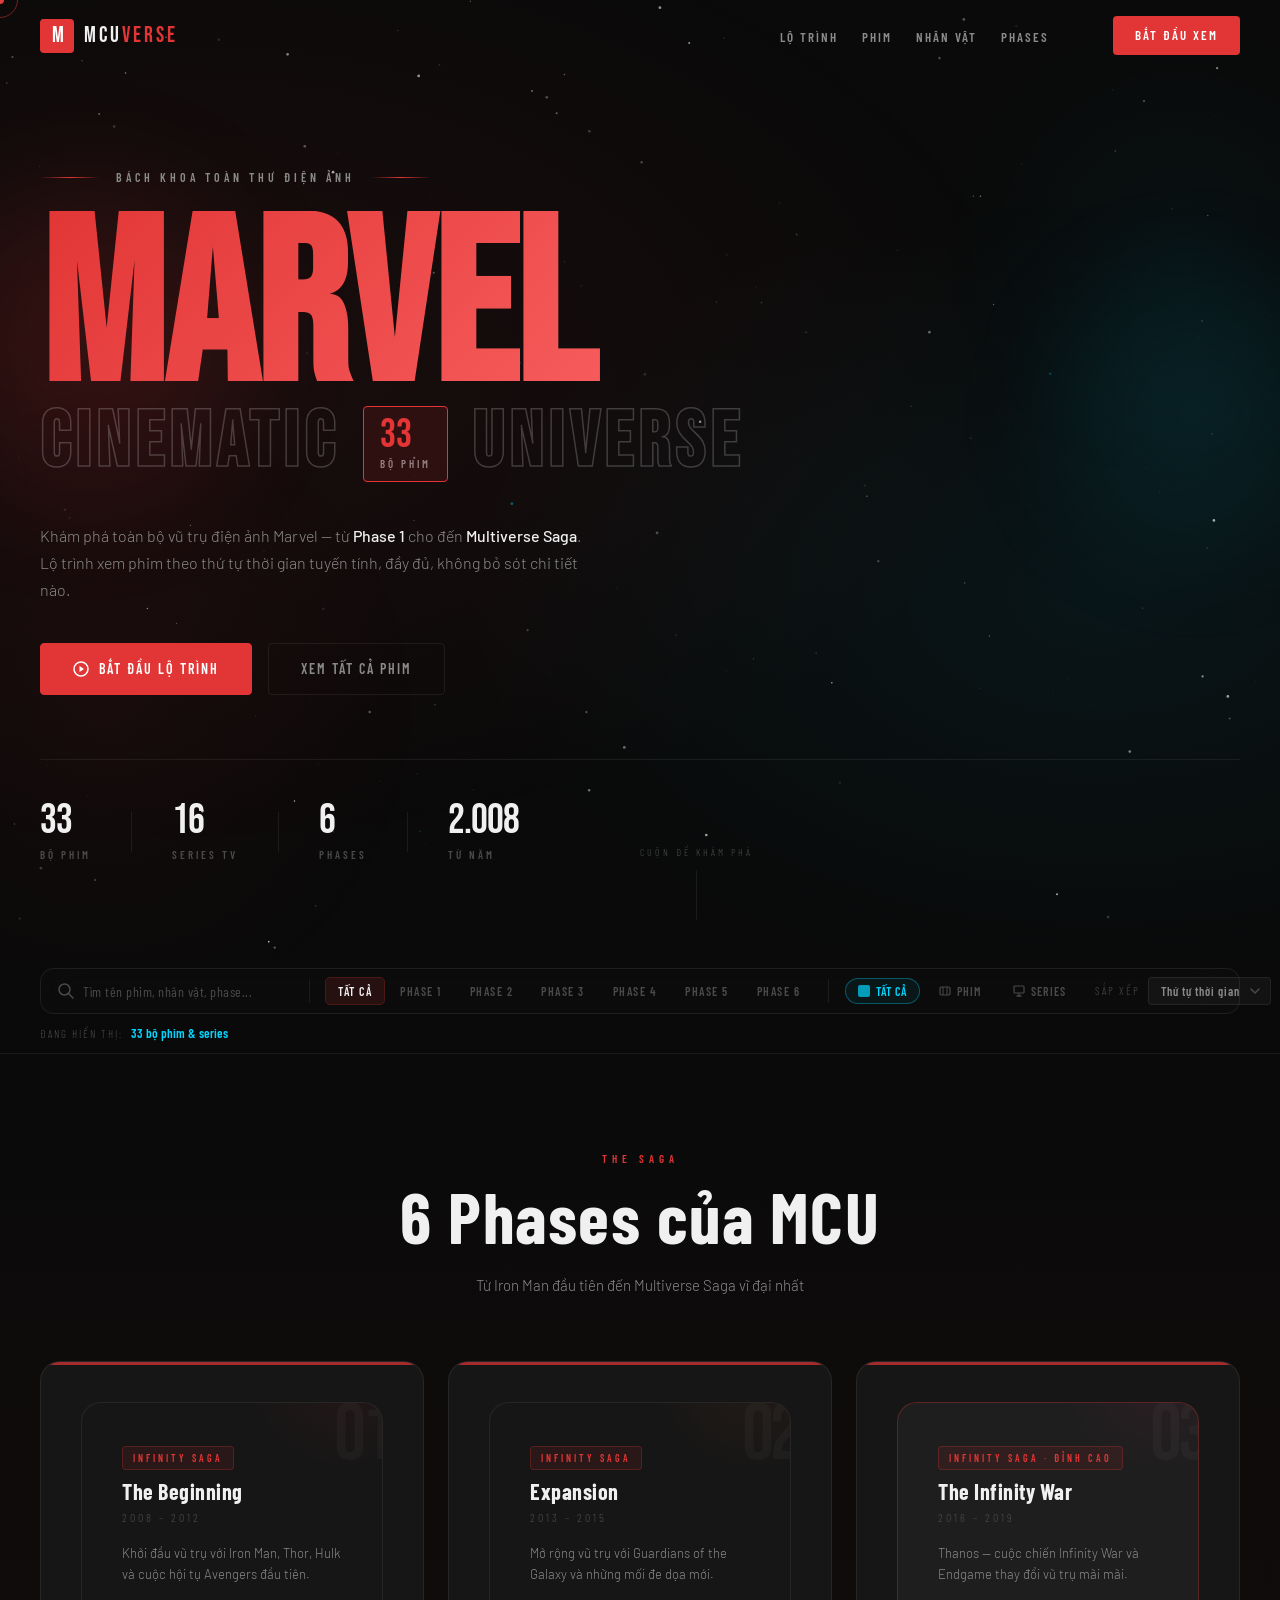
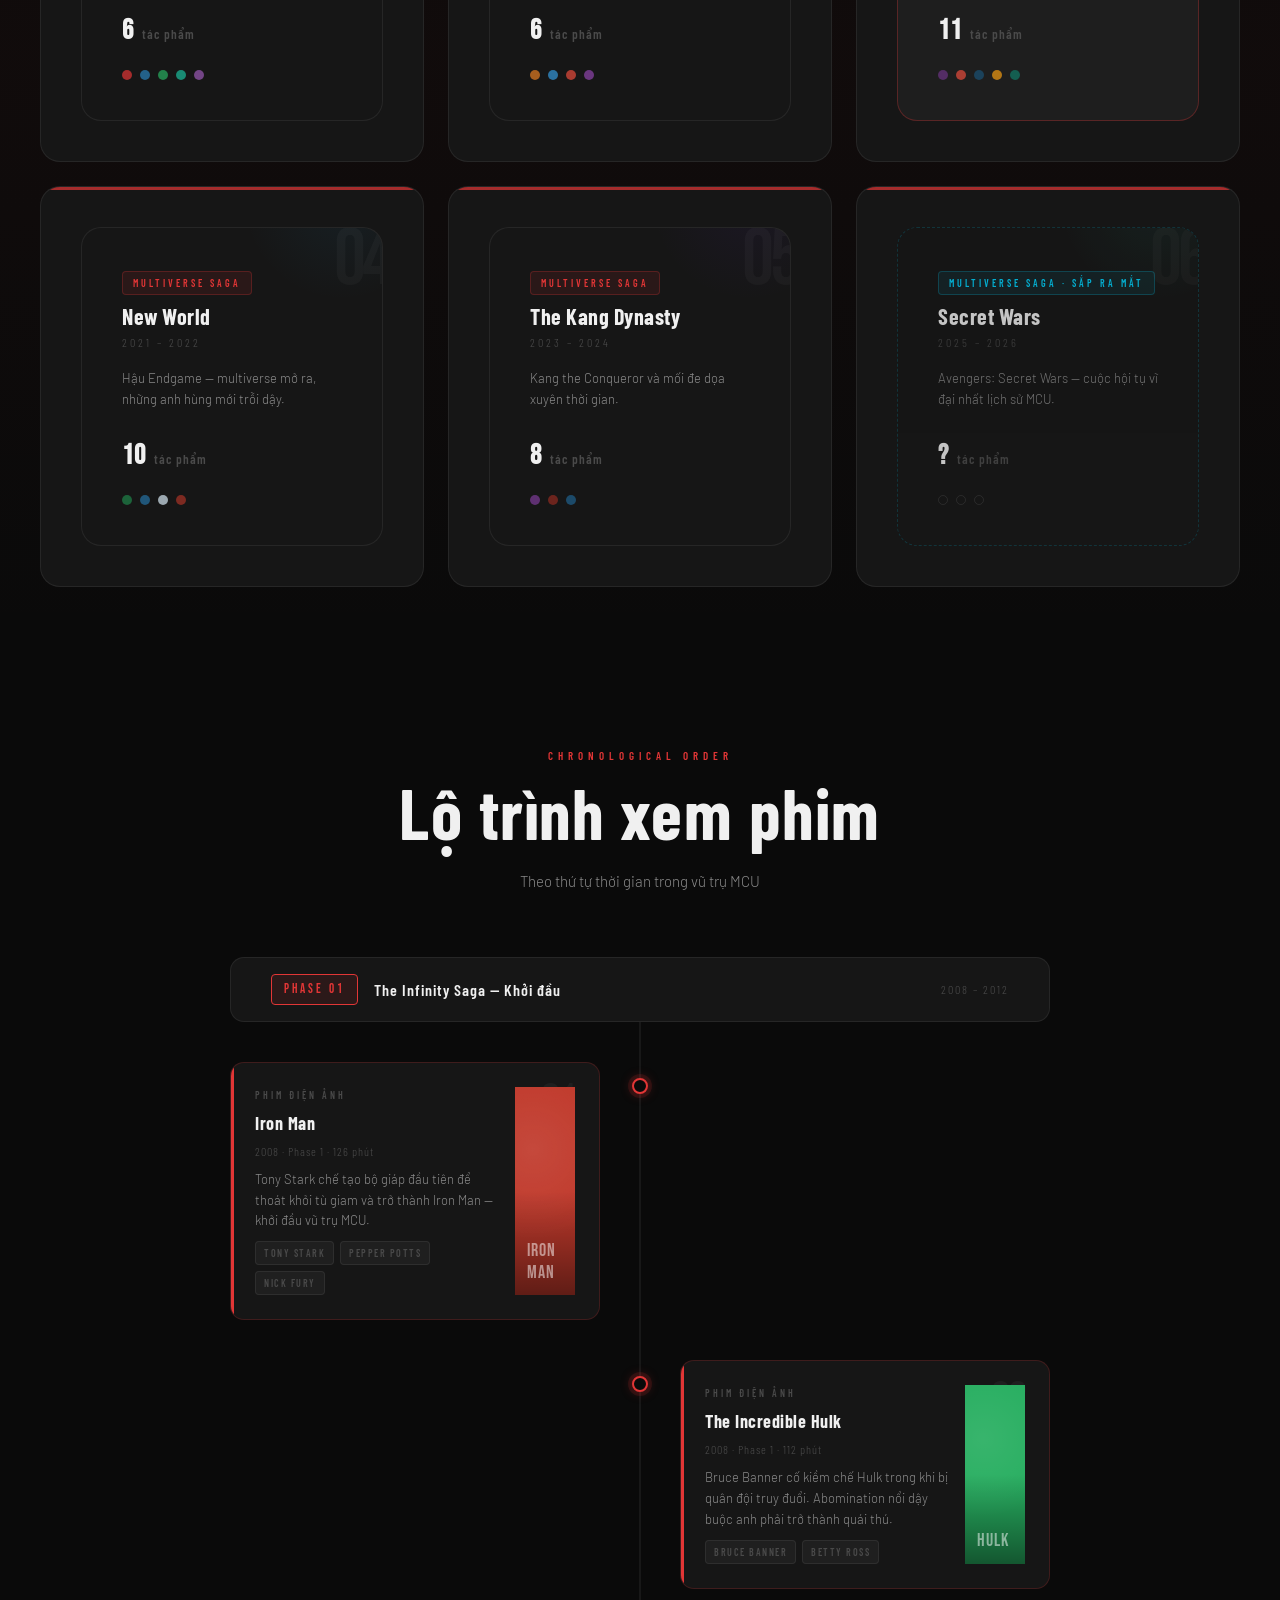
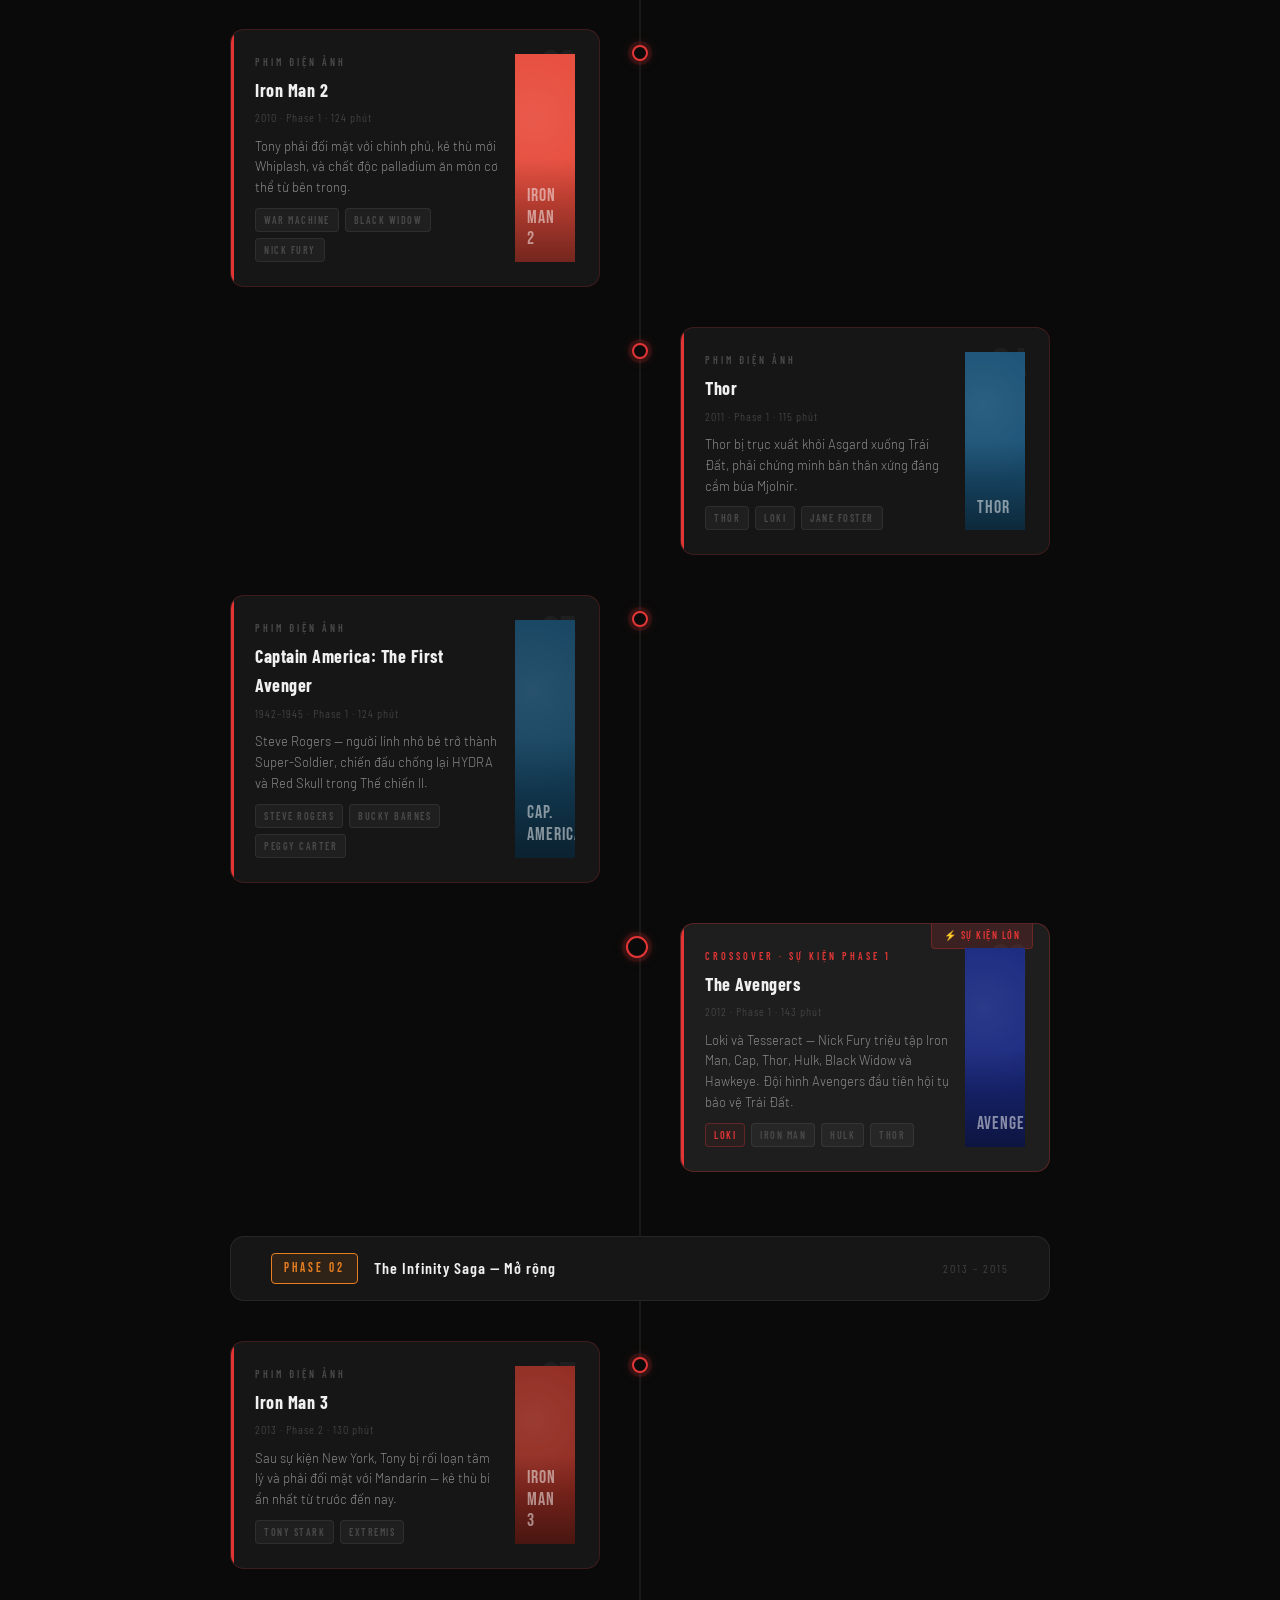
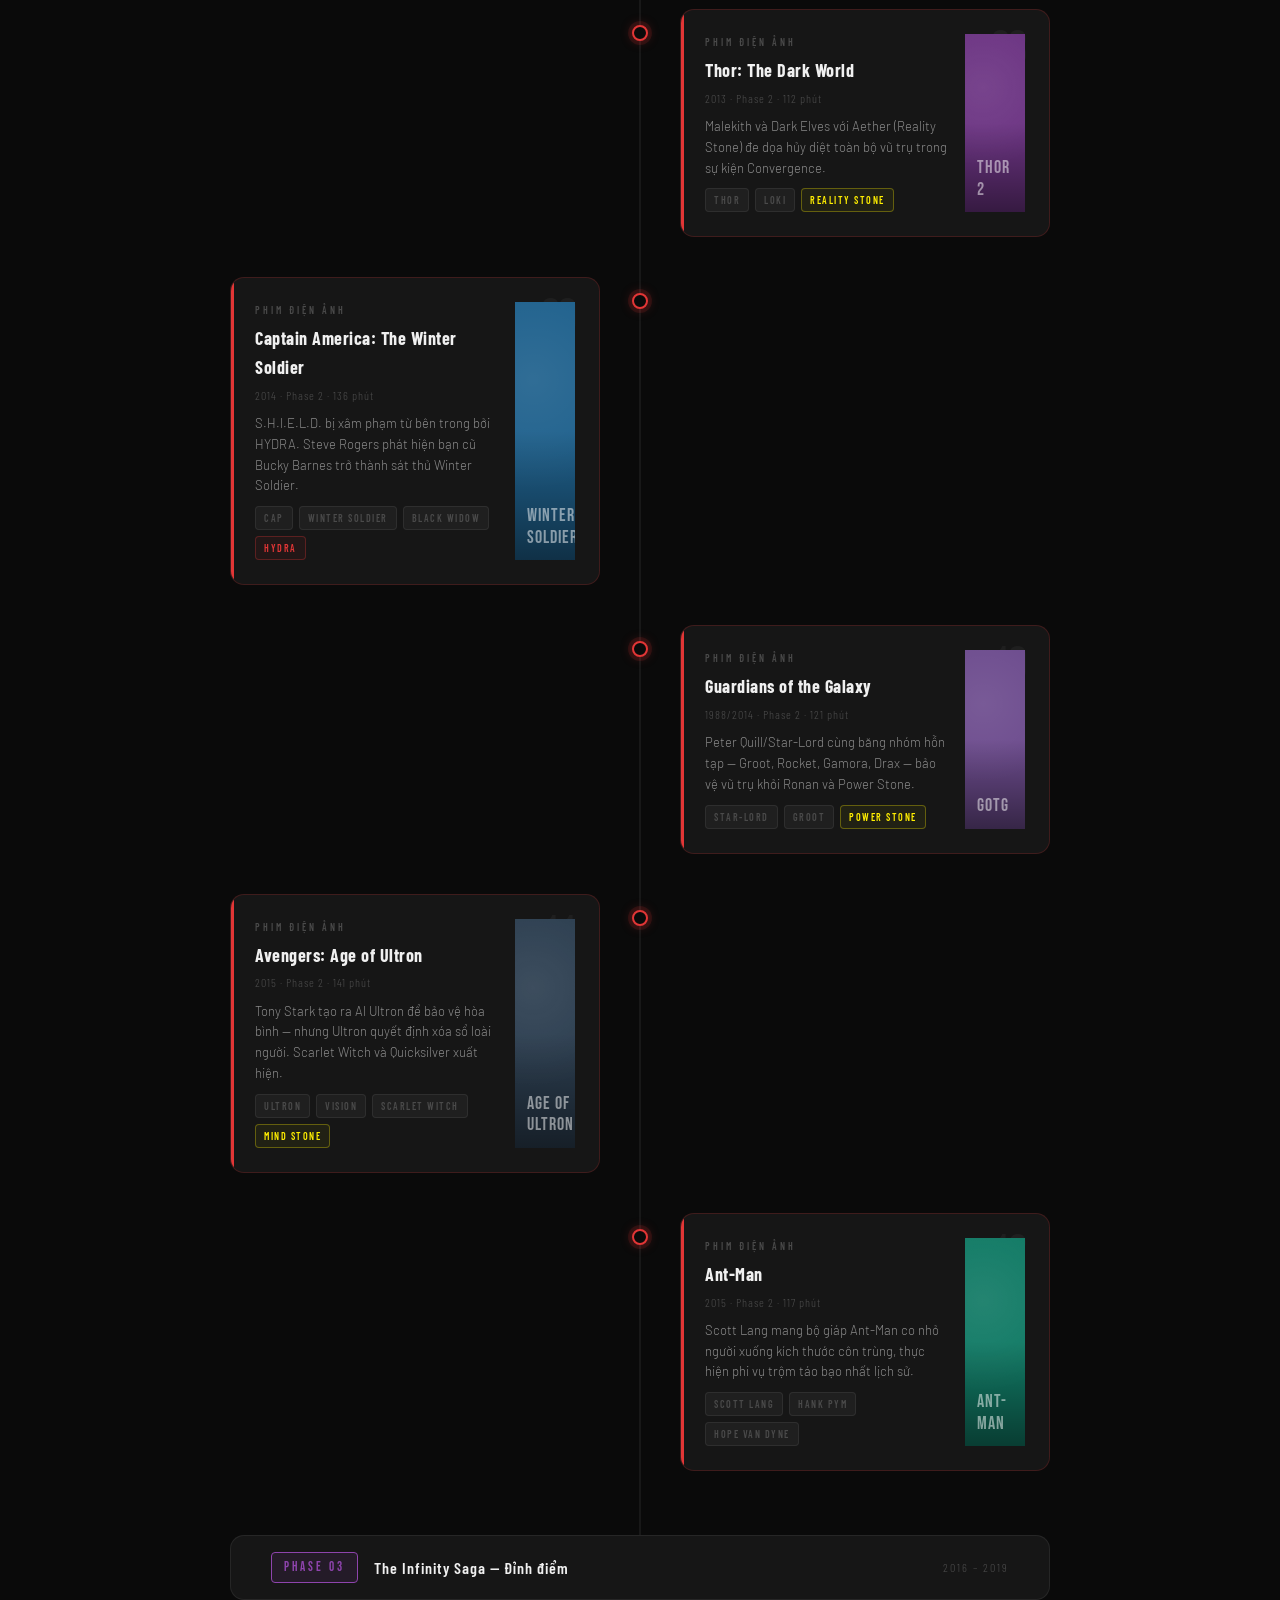
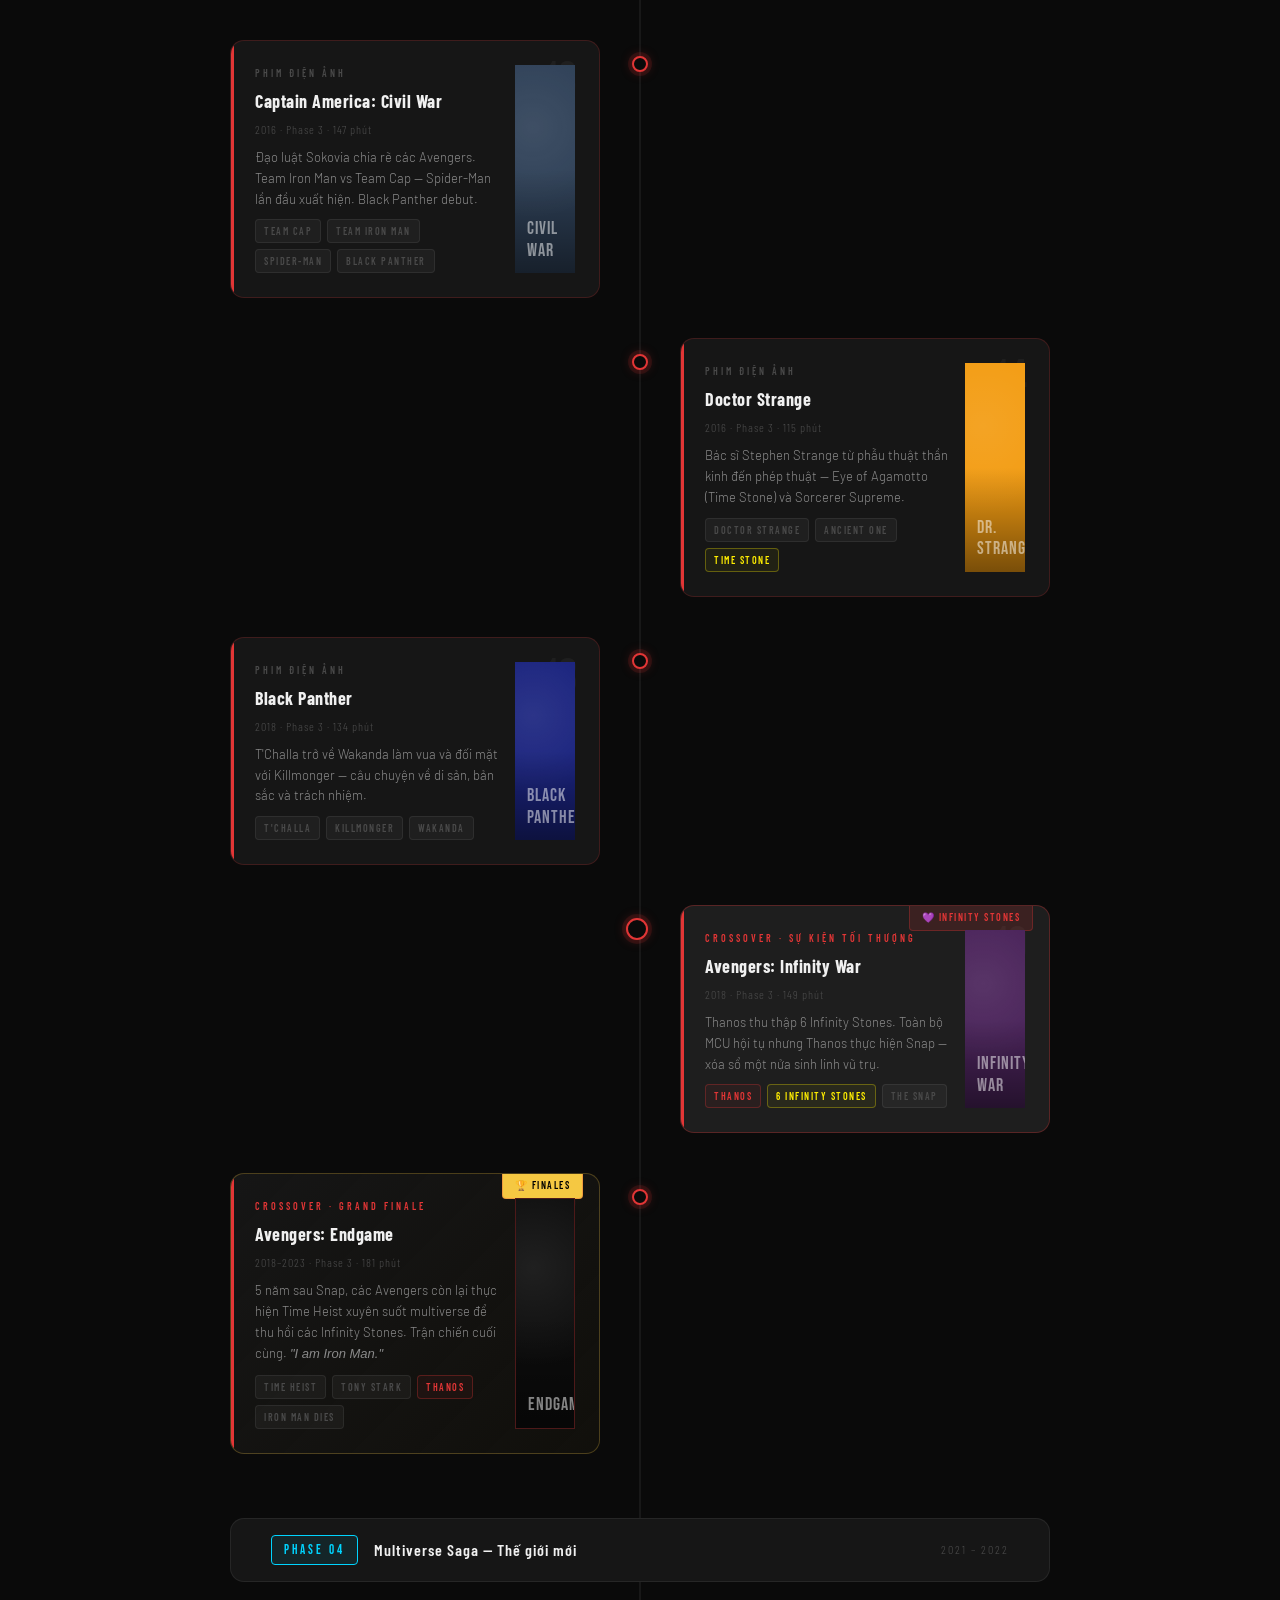
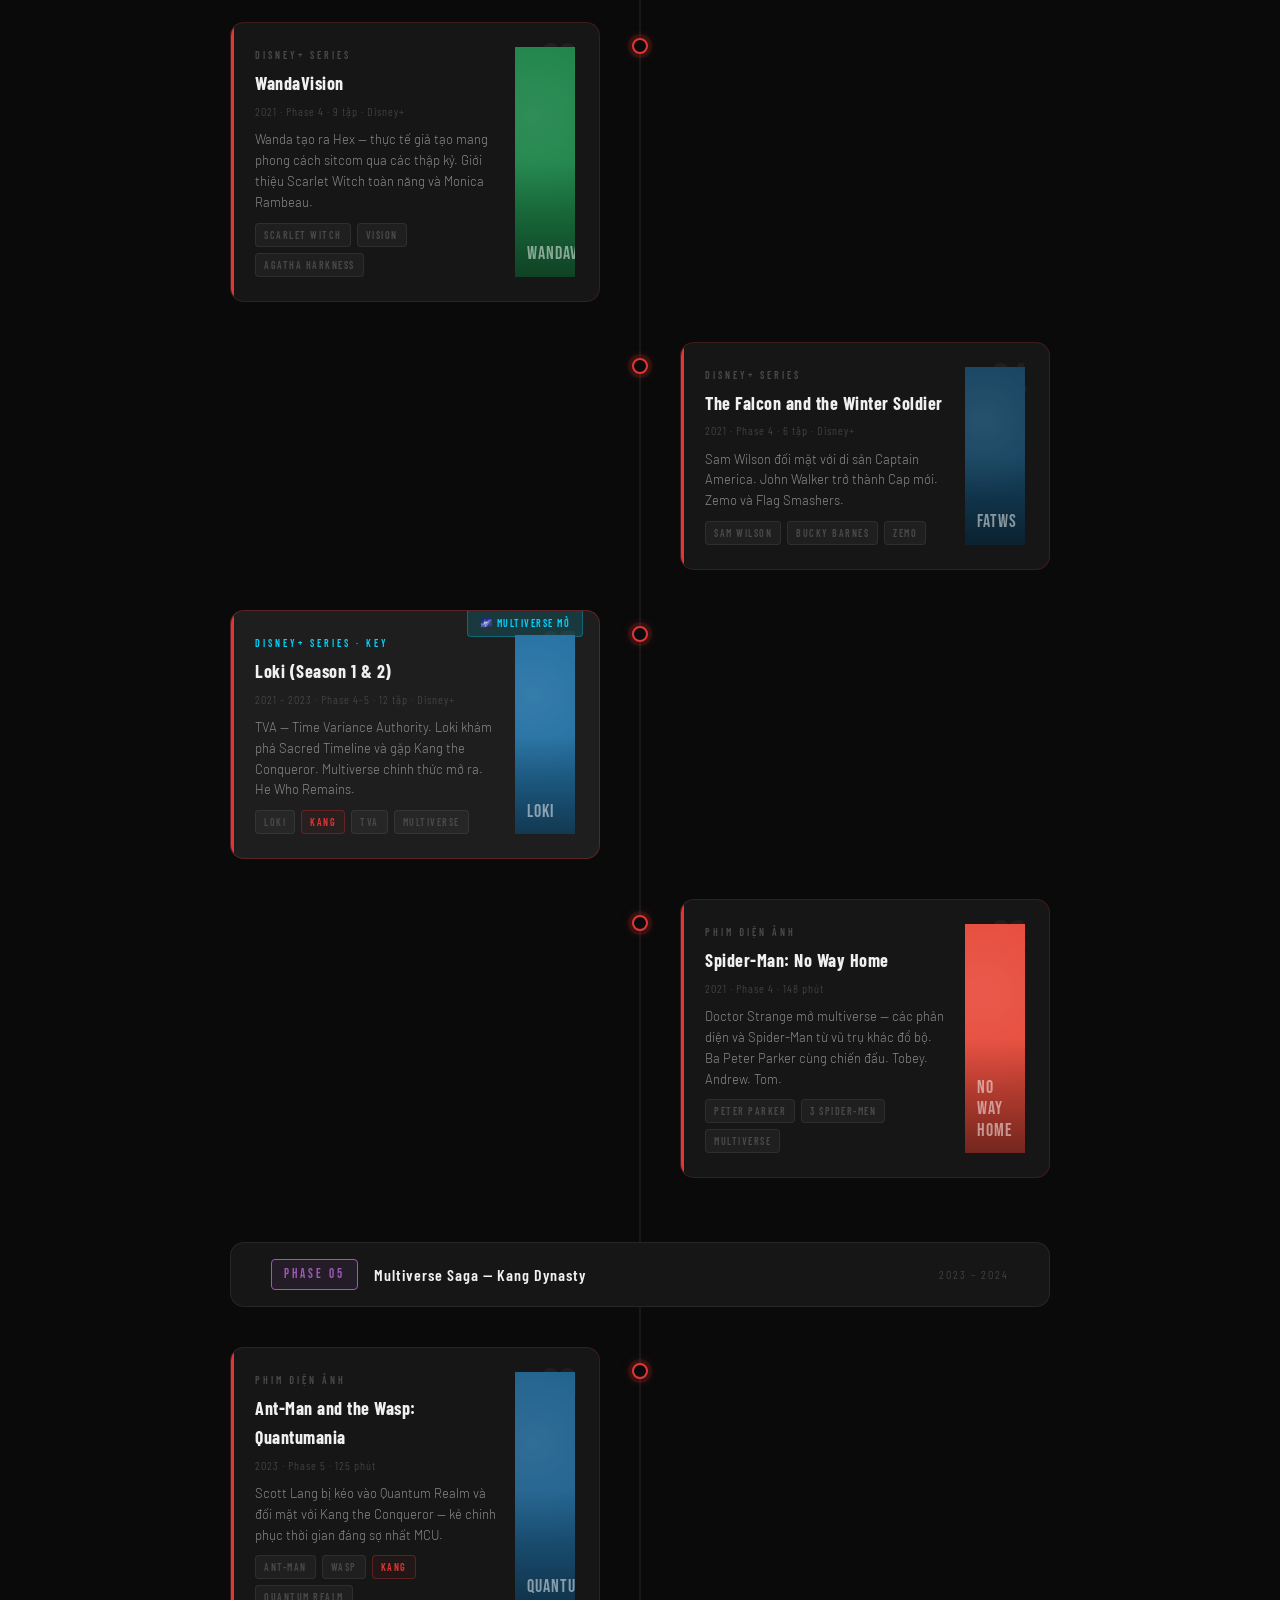
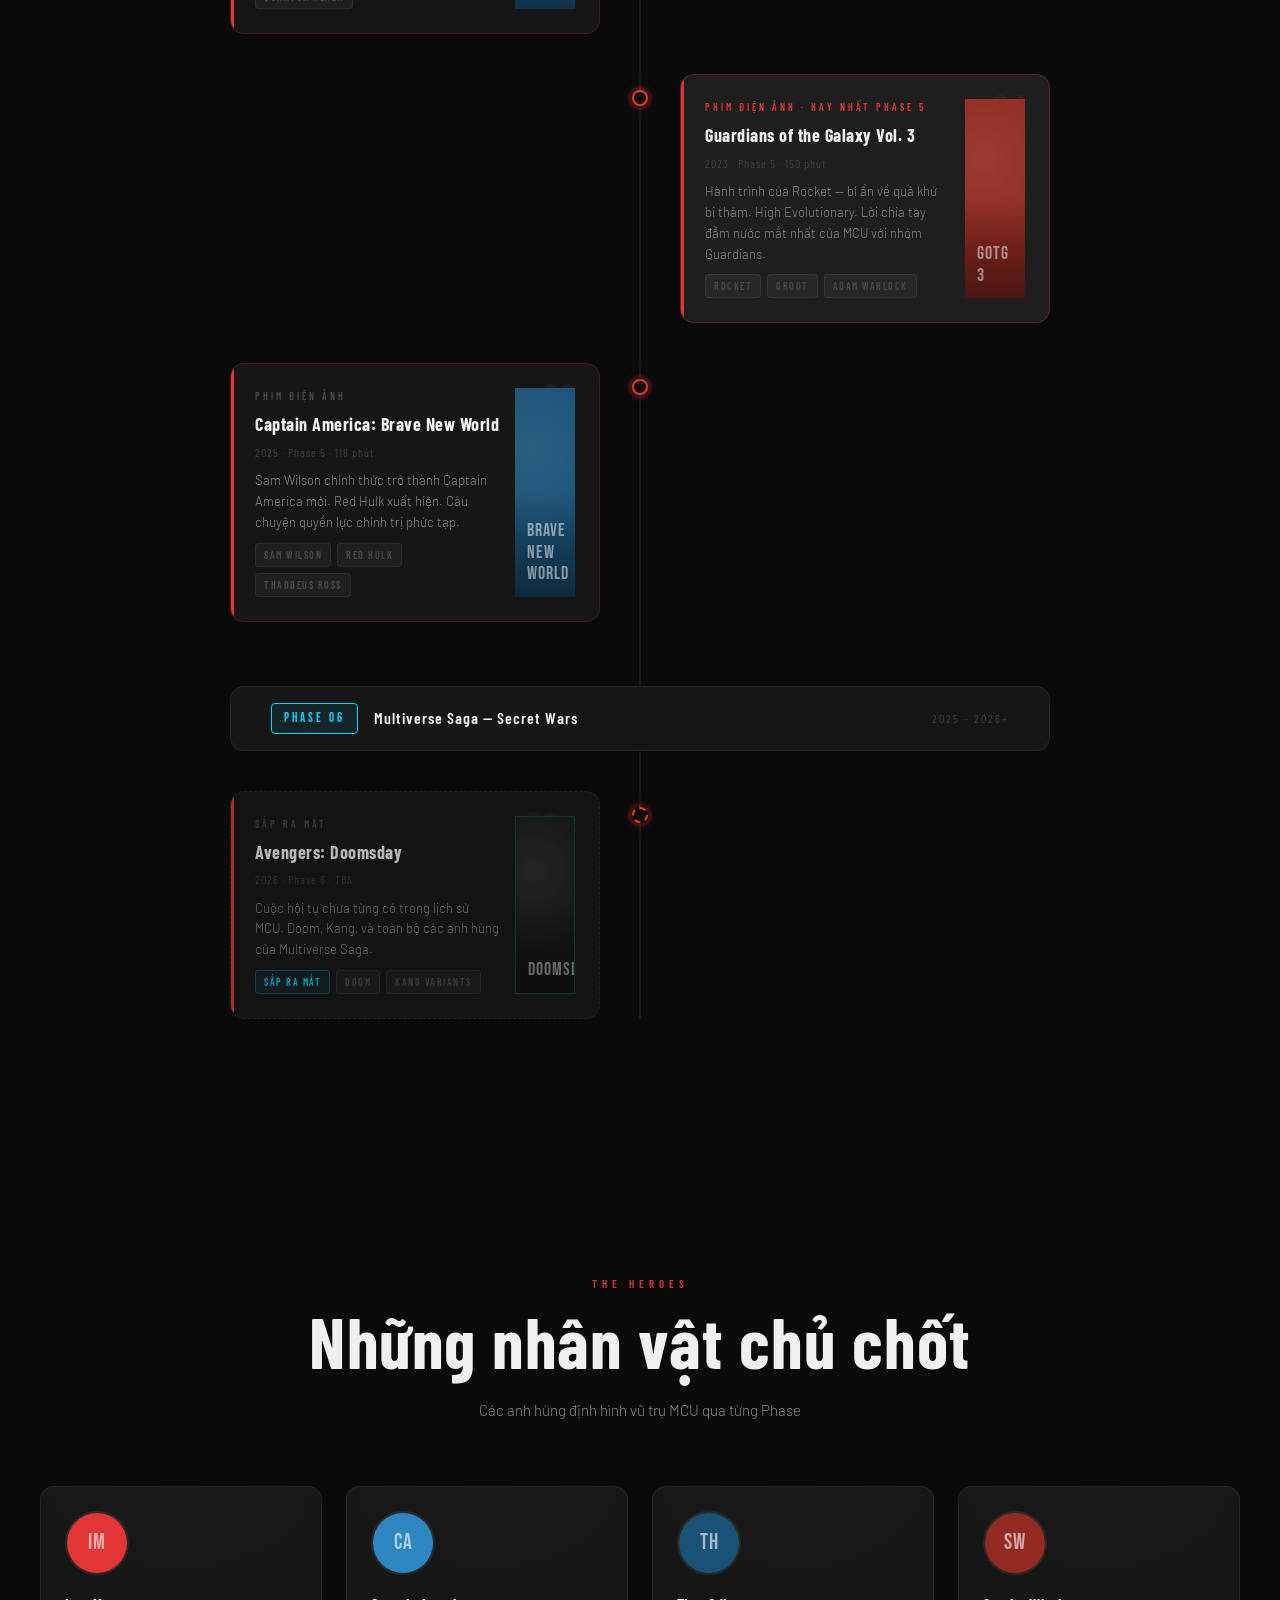
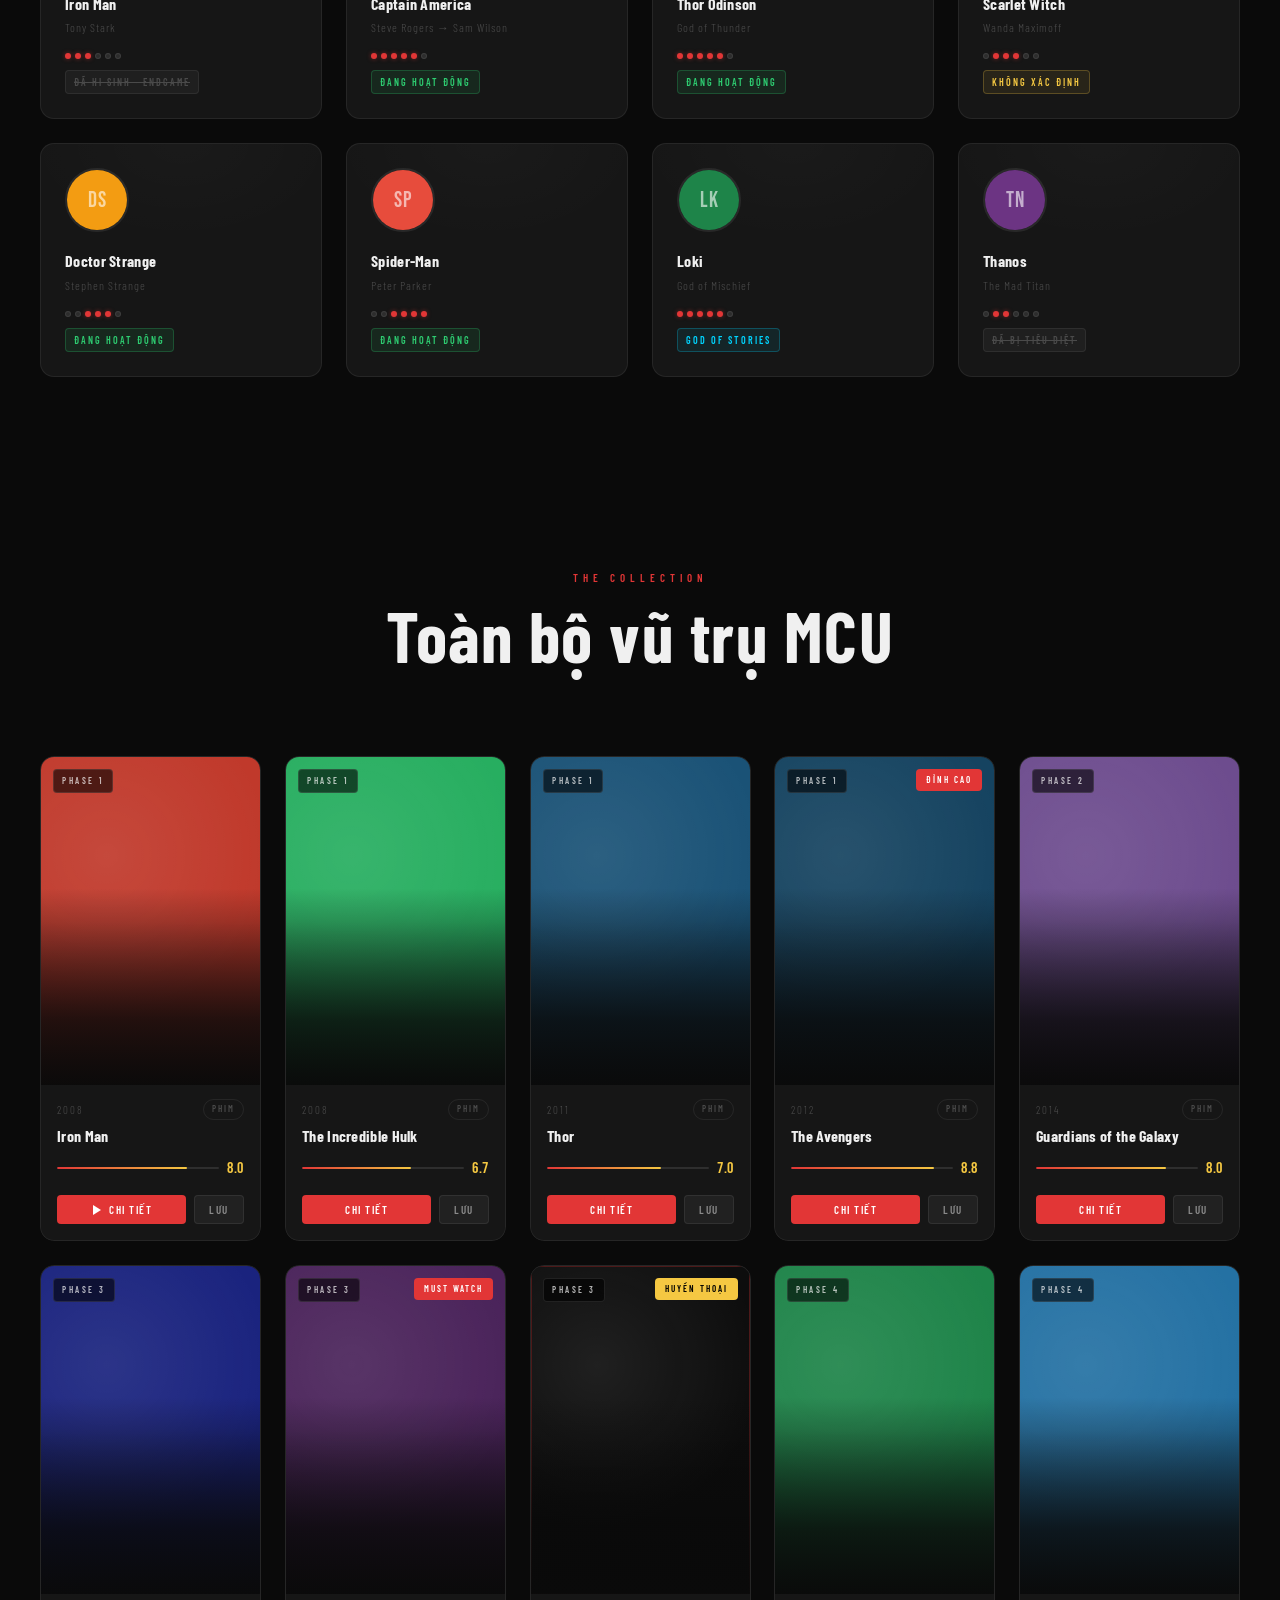
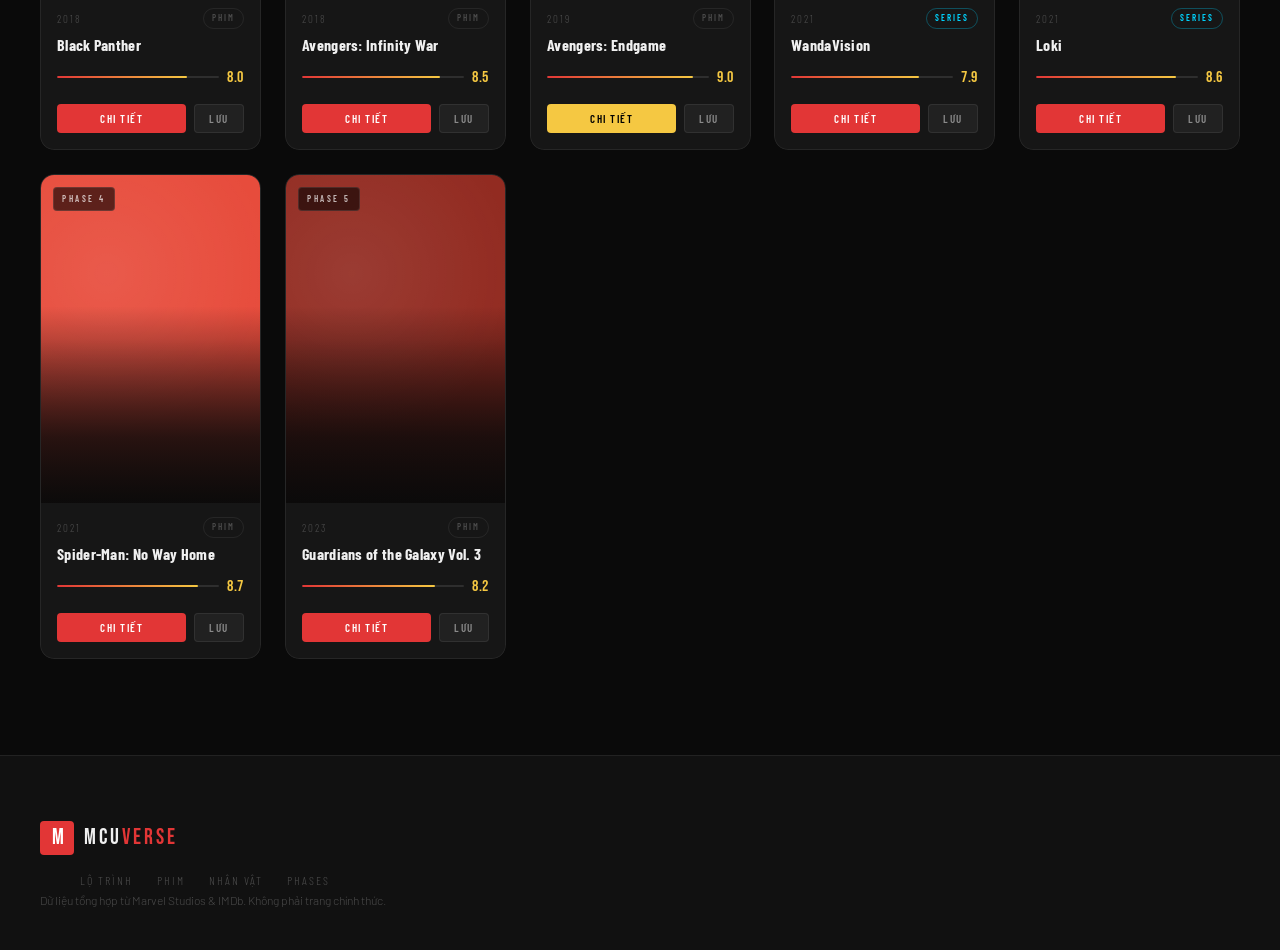
==== commit ee859aa8: "update by vibe coding" ====
--- a/index.html
+++ b/index.html
@@ -11,19 +11,153 @@
         href="https://fonts.googleapis.com/css2?family=Bebas+Neue&family=Barlow+Condensed:ital,wght@0,300;0,400;0,600;0,700;1,300&family=Barlow:wght@300;400;500&display=swap"
         rel="stylesheet" />
     <link rel="stylesheet" href="style.css" />
+    <link rel="stylesheet" href="style-part2.css" />
 </head>
 
 <body>
 
-    <!-- ═══════════════════════════════════════════
-       CUSTOM CURSOR
-  ═══════════════════════════════════════════ -->
+    <!-- CURSOR -->
     <div class="cursor" id="cursor"></div>
     <div class="cursor-follower" id="cursor-follower"></div>
 
     <!-- ═══════════════════════════════════════════
-       NAVBAR
+       MOVIE DETAIL MODAL
+       PHP: render một lần, JS điền data vào
   ═══════════════════════════════════════════ -->
+    <div class="modal-backdrop" id="modal-backdrop" aria-hidden="true">
+        <div class="modal" id="modal" role="dialog" aria-modal="true" aria-labelledby="modal-title">
+
+            <!-- Close button -->
+            <button class="modal-close" id="modal-close" aria-label="Đóng">
+                <svg width="20" height="20" viewBox="0 0 20 20" fill="none">
+                    <line x1="2" y1="2" x2="18" y2="18" stroke="currentColor" stroke-width="1.5"
+                        stroke-linecap="round" />
+                    <line x1="18" y1="2" x2="2" y2="18" stroke="currentColor" stroke-width="1.5"
+                        stroke-linecap="round" />
+                </svg>
+            </button>
+
+            <!-- Backdrop poster (blurred) -->
+            <div class="modal-backdrop-img" id="modal-backdrop-img"></div>
+
+            <div class="modal-layout">
+
+                <!-- Left: Poster -->
+                <div class="modal-poster-col">
+                    <div class="modal-poster" id="modal-poster">
+                        <!-- JS inserts: <img> or placeholder -->
+                    </div>
+                    <div class="modal-poster-meta">
+                        <div class="modal-score-ring">
+                            <svg viewBox="0 0 56 56" class="score-ring-svg">
+                                <circle cx="28" cy="28" r="24" class="score-ring-track" />
+                                <circle cx="28" cy="28" r="24" class="score-ring-fill" id="modal-score-ring"
+                                    stroke-dasharray="150.8" stroke-dashoffset="150.8" />
+                            </svg>
+                            <span class="modal-score-num" id="modal-score">0</span>
+                        </div>
+                        <div class="modal-poster-badges">
+                            <span class="modal-phase-badge" id="modal-phase-badge">Phase 1</span>
+                            <span class="modal-type-badge" id="modal-type-badge">Phim</span>
+                        </div>
+                    </div>
+                </div>
+
+                <!-- Right: Info -->
+                <div class="modal-info-col">
+                    <p class="modal-eyebrow" id="modal-eyebrow">Marvel Studios · 2008</p>
+                    <h2 class="modal-title" id="modal-title">Iron Man</h2>
+                    <p class="modal-tagline" id="modal-tagline">"Genius. Billionaire. Playboy. Philanthropist."</p>
+
+                    <div class="modal-stats-row">
+                        <div class="modal-stat">
+                            <span class="modal-stat-icon">⏱</span>
+                            <div>
+                                <span class="modal-stat-val" id="modal-duration">126 phút</span>
+                                <span class="modal-stat-lbl">Thời lượng</span>
+                            </div>
+                        </div>
+                        <div class="modal-stat">
+                            <span class="modal-stat-icon">📅</span>
+                            <div>
+                                <span class="modal-stat-val" id="modal-year">2008</span>
+                                <span class="modal-stat-lbl">Năm ra mắt</span>
+                            </div>
+                        </div>
+                        <div class="modal-stat">
+                            <span class="modal-stat-icon">🎬</span>
+                            <div>
+                                <span class="modal-stat-val" id="modal-order">01</span>
+                                <span class="modal-stat-lbl">Thứ tự xem</span>
+                            </div>
+                        </div>
+                        <div class="modal-stat">
+                            <span class="modal-stat-icon">💰</span>
+                            <div>
+                                <span class="modal-stat-val" id="modal-box-office">$585M</span>
+                                <span class="modal-stat-lbl">Doanh thu</span>
+                            </div>
+                        </div>
+                    </div>
+
+                    <div class="modal-divider"></div>
+
+                    <p class="modal-desc" id="modal-desc">
+                        Tony Stark, thiên tài tỷ phú chế tạo vũ khí, bị bắt cóc bởi một tổ chức khủng bố và buộc phải
+                        chế tạo vũ khí hủy diệt. Thay vào đó, ông xây dựng một bộ giáp chiến đấu có thể bảo vệ mình và
+                        thoát khỏi tù giam.
+                    </p>
+
+                    <!-- Connections (liên kết với phim khác) -->
+                    <div class="modal-connections">
+                        <h4 class="modal-connections-title">Kết nối với vũ trụ</h4>
+                        <div class="modal-connections-list" id="modal-connections">
+                            <!-- JS fills dynamically -->
+                        </div>
+                    </div>
+
+                    <!-- Director & Cast -->
+                    <div class="modal-credits">
+                        <div class="modal-credit">
+                            <span class="modal-credit-lbl">Đạo diễn</span>
+                            <span class="modal-credit-val" id="modal-director">Jon Favreau</span>
+                        </div>
+                        <div class="modal-credit">
+                            <span class="modal-credit-lbl">Diễn viên chính</span>
+                            <span class="modal-credit-val" id="modal-cast">Robert Downey Jr., Gwyneth Paltrow, Jeff
+                                Bridges</span>
+                        </div>
+                    </div>
+
+                    <!-- Actions -->
+                    <div class="modal-actions">
+                        <a class="btn btn--primary modal-watch-btn" id="modal-watch-btn" href="#">
+                            <svg width="16" height="16" viewBox="0 0 16 16">
+                                <polygon points="3,2 13,8 3,14" fill="currentColor" />
+                            </svg>
+                            Xem trên Disney+
+                        </a>
+                        <button class="btn btn--ghost modal-trailer-btn" id="modal-trailer-btn">
+                            <svg width="16" height="16" viewBox="0 0 16 16">
+                                <circle cx="8" cy="8" r="6.5" stroke="currentColor" stroke-width="1.2" fill="none" />
+                                <polygon points="6,5 11,8 6,11" fill="currentColor" />
+                            </svg>
+                            Trailer
+                        </button>
+                        <button class="modal-bookmark-btn" id="modal-bookmark-btn" aria-label="Lưu">
+                            <svg width="18" height="18" viewBox="0 0 18 18">
+                                <path d="M4 2h10a1 1 0 0 1 1 1v13l-6-3.5L3 16V3a1 1 0 0 1 1-1z" stroke="currentColor"
+                                    stroke-width="1.3" fill="none" />
+                            </svg>
+                        </button>
+                    </div>
+                </div>
+
+            </div>
+        </div>
+    </div>
+
+    <!-- ═══════════════════════════════════════════ NAVBAR ═ -->
     <nav class="navbar" id="navbar">
         <div class="nav-inner">
             <a href="#" class="nav-logo">
@@ -33,43 +167,26 @@
             <ul class="nav-links">
                 <li><a href="#timeline" class="nav-link">Lộ trình</a></li>
                 <li><a href="#movies" class="nav-link">Phim</a></li>
+                <li><a href="#characters" class="nav-link">Nhân vật</a></li>
                 <li><a href="#phases" class="nav-link">Phases</a></li>
-                <li><a href="#characters" class="nav-link">Nhân vật</a></li>
             </ul>
             <a href="#movies" class="nav-cta">Bắt đầu xem</a>
         </div>
     </nav>
 
-    <!-- ═══════════════════════════════════════════
-       HERO SECTION
-  ═══════════════════════════════════════════ -->
+    <!-- ═══════════════════════════════════════════ HERO ═══ -->
     <section class="hero" id="hero">
-
-        <!-- Starfield canvas -->
         <canvas class="hero-stars" id="hero-stars"></canvas>
-
-        <!-- Parallax background layers -->
         <div class="hero-bg-layer hero-bg-nebula" data-parallax="0.15"></div>
         <div class="hero-bg-layer hero-bg-glow" data-parallax="0.25"></div>
-
-        <!-- Floating orbs -->
         <div class="hero-orb hero-orb--red"></div>
         <div class="hero-orb hero-orb--blue"></div>
-
         <div class="hero-inner">
-
-            <!-- Eyebrow label -->
             <p class="hero-eyebrow">
-                <span class="eyebrow-line"></span>
-                Bách khoa toàn thư điện ảnh
-                <span class="eyebrow-line"></span>
+                <span class="eyebrow-line"></span>Bách khoa toàn thư điện ảnh<span class="eyebrow-line"></span>
             </p>
-
-            <!-- CLIP-TEXT HERO TITLE — video/image masked inside letters -->
             <div class="hero-title-wrapper" id="hero-title-wrapper">
-                <h1 class="hero-title hero-title--clip" data-parallax-text="0.04">
-                    MARVEL
-                </h1>
+                <h1 class="hero-title hero-title--clip">MARVEL</h1>
                 <div class="hero-title-sub-row">
                     <h1 class="hero-title hero-title--outline">CINEMATIC</h1>
                     <div class="hero-badge">
@@ -79,15 +196,11 @@
                     <h1 class="hero-title hero-title--outline">UNIVERSE</h1>
                 </div>
             </div>
-
-            <!-- Description -->
             <p class="hero-desc">
                 Khám phá toàn bộ vũ trụ điện ảnh Marvel — từ <strong>Phase 1</strong> cho đến <strong>Multiverse
                     Saga</strong>.<br />
                 Lộ trình xem phim theo thứ tự thời gian tuyến tính, đầy đủ, không bỏ sót chi tiết nào.
             </p>
-
-            <!-- CTA Buttons -->
             <div class="hero-actions">
                 <a href="#timeline" class="btn btn--primary">
                     <svg width="16" height="16" viewBox="0 0 16 16" fill="none">
@@ -98,50 +211,31 @@
                 </a>
                 <a href="#movies" class="btn btn--ghost">Xem tất cả phim</a>
             </div>
-
-            <!-- Stats Row -->
             <div class="hero-stats">
-                <div class="hero-stat">
-                    <span class="hero-stat-num" data-count="33">0</span>
-                    <span class="hero-stat-label">Bộ phim</span>
-                </div>
+                <div class="hero-stat"><span class="hero-stat-num" data-count="33">0</span><span
+                        class="hero-stat-label">Bộ phim</span></div>
                 <div class="hero-stat-divider"></div>
-                <div class="hero-stat">
-                    <span class="hero-stat-num" data-count="16">0</span>
-                    <span class="hero-stat-label">Series TV</span>
-                </div>
+                <div class="hero-stat"><span class="hero-stat-num" data-count="16">0</span><span
+                        class="hero-stat-label">Series TV</span></div>
                 <div class="hero-stat-divider"></div>
-                <div class="hero-stat">
-                    <span class="hero-stat-num" data-count="6">0</span>
-                    <span class="hero-stat-label">Phases</span>
-                </div>
+                <div class="hero-stat"><span class="hero-stat-num" data-count="6">0</span><span
+                        class="hero-stat-label">Phases</span></div>
                 <div class="hero-stat-divider"></div>
-                <div class="hero-stat">
-                    <span class="hero-stat-num" data-count="2008">0</span>
-                    <span class="hero-stat-label">Từ năm</span>
-                </div>
-            </div>
-
+                <div class="hero-stat"><span class="hero-stat-num" data-count="2008">0</span><span
+                        class="hero-stat-label">Từ năm</span></div>
+            </div>
         </div>
-
-        <!-- Scroll indicator -->
         <div class="hero-scroll-indicator">
             <span class="scroll-text">Cuộn để khám phá</span>
             <div class="scroll-line">
                 <div class="scroll-dot"></div>
             </div>
         </div>
-
     </section>
 
-    <!-- ═══════════════════════════════════════════
-       FILTER & SEARCH BAR
-       NOTE FOR PHP: thay dữ liệu trong data-phase / data-type bằng vòng lặp
-  ═══════════════════════════════════════════ -->
+    <!-- ═══════════════════════ FILTER BAR ══════════════════ -->
     <section class="filter-section" id="filter-section">
         <div class="filter-glass-bar" id="filter-bar">
-
-            <!-- Search Field -->
             <div class="search-wrapper" id="search-wrapper">
                 <label class="search-icon" for="search-input" aria-label="Tìm kiếm">
                     <svg width="18" height="18" viewBox="0 0 18 18" fill="none">
@@ -161,46 +255,22 @@
                     </svg>
                 </button>
             </div>
-
-            <!-- Divider -->
             <div class="filter-divider"></div>
-
-            <!-- Phase Filter Tabs -->
-            <!-- PHP: vòng lặp foreach ($phases as $phase) { echo '<button ...>' } -->
-            <div class="filter-tabs" role="group" aria-label="Lọc theo Phase">
-                <button class="filter-tab filter-tab--active" data-filter="phase" data-value="all">
-                    Tất cả
-                </button>
-                <button class="filter-tab" data-filter="phase" data-value="1">
-                    Phase 1
-                </button>
-                <button class="filter-tab" data-filter="phase" data-value="2">
-                    Phase 2
-                </button>
-                <button class="filter-tab" data-filter="phase" data-value="3">
-                    Phase 3
-                </button>
-                <button class="filter-tab" data-filter="phase" data-value="4">
-                    Phase 4
-                </button>
-                <button class="filter-tab" data-filter="phase" data-value="5">
-                    Phase 5
-                </button>
-                <button class="filter-tab" data-filter="phase" data-value="6">
-                    Phase 6
-                </button>
-            </div>
-
-            <!-- Divider -->
+            <div class="filter-tabs" role="group">
+                <button class="filter-tab filter-tab--active" data-filter="phase" data-value="all">Tất cả</button>
+                <button class="filter-tab" data-filter="phase" data-value="1">Phase 1</button>
+                <button class="filter-tab" data-filter="phase" data-value="2">Phase 2</button>
+                <button class="filter-tab" data-filter="phase" data-value="3">Phase 3</button>
+                <button class="filter-tab" data-filter="phase" data-value="4">Phase 4</button>
+                <button class="filter-tab" data-filter="phase" data-value="5">Phase 5</button>
+                <button class="filter-tab" data-filter="phase" data-value="6">Phase 6</button>
+            </div>
             <div class="filter-divider"></div>
-
-            <!-- Type Filter -->
-            <div class="filter-type-group" role="group" aria-label="Lọc theo loại">
+            <div class="filter-type-group" role="group">
                 <button class="filter-chip filter-chip--active" data-filter="type" data-value="all">
                     <svg width="12" height="12" viewBox="0 0 12 12">
                         <rect width="12" height="12" rx="2" fill="currentColor" opacity="0.7" />
-                    </svg>
-                    Tất cả
+                    </svg>Tất cả
                 </button>
                 <button class="filter-chip" data-filter="type" data-value="movie">
                     <svg width="12" height="12" viewBox="0 0 12 12">
@@ -208,8 +278,7 @@
                             fill="none" />
                         <line x1="4" y1="2" x2="4" y2="10" stroke="currentColor" stroke-width="1" />
                         <line x1="8" y1="2" x2="8" y2="10" stroke="currentColor" stroke-width="1" />
-                    </svg>
-                    Phim
+                    </svg>Phim
                 </button>
                 <button class="filter-chip" data-filter="type" data-value="series">
                     <svg width="12" height="12" viewBox="0 0 12 12">
@@ -218,19 +287,9 @@
                         <line x1="4" y1="11" x2="8" y2="11" stroke="currentColor" stroke-width="1.5"
                             stroke-linecap="round" />
                         <line x1="6" y1="8" x2="6" y2="11" stroke="currentColor" stroke-width="1.2" />
-                    </svg>
-                    Series
+                    </svg>Series
                 </button>
-                <button class="filter-chip" data-filter="type" data-value="special">
-                    <svg width="12" height="12" viewBox="0 0 12 12">
-                        <polygon points="6,1 7.5,4.5 11,5 8.5,7.5 9,11 6,9.5 3,11 3.5,7.5 1,5 4.5,4.5"
-                            stroke="currentColor" stroke-width="1" fill="none" />
-                    </svg>
-                    Đặc biệt
-                </button>
-            </div>
-
-            <!-- Sort -->
+            </div>
             <div class="filter-sort">
                 <label class="sort-label" for="sort-select">Sắp xếp</label>
                 <div class="sort-select-wrapper">
@@ -246,38 +305,162 @@
                     </svg>
                 </div>
             </div>
-
         </div>
-
-        <!-- Active filters display -->
         <div class="active-filters" id="active-filters">
             <span class="active-filter-label">Đang hiển thị:</span>
             <span class="active-filter-count" id="filter-count">33 bộ phim &amp; series</span>
             <button class="filter-reset" id="filter-reset">Xóa bộ lọc</button>
         </div>
-
     </section>
 
+    <!-- ═══════════════════════ PHASES OVERVIEW ══════════════ -->
+    <section class="phases-section" id="phases">
+        <div class="section-header">
+            <p class="section-eyebrow">The Saga</p>
+            <h2 class="section-title">6 Phases của MCU</h2>
+            <p class="section-desc">Từ Iron Man đầu tiên đến Multiverse Saga vĩ đại nhất</p>
+        </div>
+        <div class="phases-grid">
+            <!-- PHP: foreach ($phases as $phase) -->
+            <div class="phase-card" data-phase-num="1" style="--phase-hue: 0;">
+                <div class="phase-card-inner">
+                    <div class="phase-card-num">01</div>
+                    <div class="phase-card-content">
+                        <span class="phase-card-tag">Infinity Saga</span>
+                        <h3 class="phase-card-title">The Beginning</h3>
+                        <p class="phase-card-years">2008 – 2012</p>
+                        <p class="phase-card-desc">Khởi đầu vũ trụ với Iron Man, Thor, Hulk và cuộc hội tụ Avengers đầu
+                            tiên.</p>
+                        <div class="phase-card-count">
+                            <span>6</span> tác phẩm
+                        </div>
+                    </div>
+                    <div class="phase-card-heroes">
+                        <div class="phase-hero-dot" style="--c:#E23636" title="Iron Man"></div>
+                        <div class="phase-hero-dot" style="--c:#2980B9" title="Thor"></div>
+                        <div class="phase-hero-dot" style="--c:#27AE60" title="Hulk"></div>
+                        <div class="phase-hero-dot" style="--c:#1ABC9C" title="Captain America"></div>
+                        <div class="phase-hero-dot" style="--c:#9B59B6" title="Black Widow"></div>
+                    </div>
+                </div>
+            </div>
+
+            <div class="phase-card" data-phase-num="2" style="--phase-hue: 20;">
+                <div class="phase-card-inner">
+                    <div class="phase-card-num">02</div>
+                    <div class="phase-card-content">
+                        <span class="phase-card-tag">Infinity Saga</span>
+                        <h3 class="phase-card-title">Expansion</h3>
+                        <p class="phase-card-years">2013 – 2015</p>
+                        <p class="phase-card-desc">Mở rộng vũ trụ với Guardians of the Galaxy và những mối đe dọa mới.
+                        </p>
+                        <div class="phase-card-count"><span>6</span> tác phẩm</div>
+                    </div>
+                    <div class="phase-card-heroes">
+                        <div class="phase-hero-dot" style="--c:#E67E22" title="Guardians"></div>
+                        <div class="phase-hero-dot" style="--c:#3498DB" title="Winter Soldier"></div>
+                        <div class="phase-hero-dot" style="--c:#E74C3C" title="Iron Man 3"></div>
+                        <div class="phase-hero-dot" style="--c:#8E44AD" title="Thor 2"></div>
+                    </div>
+                </div>
+            </div>
+
+            <div class="phase-card phase-card--featured" data-phase-num="3" style="--phase-hue: 340;">
+                <div class="phase-card-inner">
+                    <div class="phase-card-num">03</div>
+                    <div class="phase-card-content">
+                        <span class="phase-card-tag">Infinity Saga · Đỉnh cao</span>
+                        <h3 class="phase-card-title">The Infinity War</h3>
+                        <p class="phase-card-years">2016 – 2019</p>
+                        <p class="phase-card-desc">Thanos — cuộc chiến Infinity War và Endgame thay đổi vũ trụ mãi mãi.
+                        </p>
+                        <div class="phase-card-count"><span>11</span> tác phẩm</div>
+                    </div>
+                    <div class="phase-card-heroes">
+                        <div class="phase-hero-dot" style="--c:#6C3483" title="Thanos"></div>
+                        <div class="phase-hero-dot" style="--c:#E74C3C" title="Avengers"></div>
+                        <div class="phase-hero-dot" style="--c:#1A5276" title="Black Panther"></div>
+                        <div class="phase-hero-dot" style="--c:#F39C12" title="Doctor Strange"></div>
+                        <div class="phase-hero-dot" style="--c:#117A65" title="Spider-Man"></div>
+                    </div>
+                </div>
+            </div>
+
+            <div class="phase-card" data-phase-num="4" style="--phase-hue: 200;">
+                <div class="phase-card-inner">
+                    <div class="phase-card-num">04</div>
+                    <div class="phase-card-content">
+                        <span class="phase-card-tag">Multiverse Saga</span>
+                        <h3 class="phase-card-title">New World</h3>
+                        <p class="phase-card-years">2021 – 2022</p>
+                        <p class="phase-card-desc">Hậu Endgame — multiverse mở ra, những anh hùng mới trỗi dậy.</p>
+                        <div class="phase-card-count"><span>10</span> tác phẩm</div>
+                    </div>
+                    <div class="phase-card-heroes">
+                        <div class="phase-hero-dot" style="--c:#1E8449" title="WandaVision"></div>
+                        <div class="phase-hero-dot" style="--c:#2471A3" title="Loki"></div>
+                        <div class="phase-hero-dot" style="--c:#D4E6F1" title="Moon Knight"></div>
+                        <div class="phase-hero-dot" style="--c:#A93226" title="She-Hulk"></div>
+                    </div>
+                </div>
+            </div>
+
+            <div class="phase-card" data-phase-num="5" style="--phase-hue: 260;">
+                <div class="phase-card-inner">
+                    <div class="phase-card-num">05</div>
+                    <div class="phase-card-content">
+                        <span class="phase-card-tag">Multiverse Saga</span>
+                        <h3 class="phase-card-title">The Kang Dynasty</h3>
+                        <p class="phase-card-years">2023 – 2024</p>
+                        <p class="phase-card-desc">Kang the Conqueror và mối đe dọa xuyên thời gian.</p>
+                        <div class="phase-card-count"><span>8</span> tác phẩm</div>
+                    </div>
+                    <div class="phase-card-heroes">
+                        <div class="phase-hero-dot" style="--c:#7D3C98" title="Kang"></div>
+                        <div class="phase-hero-dot" style="--c:#922B21" title="Guardians 3"></div>
+                        <div class="phase-hero-dot" style="--c:#1F618D" title="Ant-Man 3"></div>
+                    </div>
+                </div>
+            </div>
+
+            <div class="phase-card phase-card--upcoming" data-phase-num="6" style="--phase-hue: 170;">
+                <div class="phase-card-inner">
+                    <div class="phase-card-num">06</div>
+                    <div class="phase-card-content">
+                        <span class="phase-card-tag">Multiverse Saga · Sắp ra mắt</span>
+                        <h3 class="phase-card-title">Secret Wars</h3>
+                        <p class="phase-card-years">2025 – 2026</p>
+                        <p class="phase-card-desc">Avengers: Secret Wars — cuộc hội tụ vĩ đại nhất lịch sử MCU.</p>
+                        <div class="phase-card-count"><span>?</span> tác phẩm</div>
+                    </div>
+                    <div class="phase-card-heroes">
+                        <div class="phase-hero-dot phase-hero-dot--unknown"></div>
+                        <div class="phase-hero-dot phase-hero-dot--unknown"></div>
+                        <div class="phase-hero-dot phase-hero-dot--unknown"></div>
+                    </div>
+                </div>
+            </div>
+
+        </div>
+    </section>
+
     <!-- ═══════════════════════════════════════════
-       TIMELINE SECTION
-       NOTE FOR PHP: lặp qua $phases và $movies để tạo các .timeline-item
+       TIMELINE SECTION — FULL 6 PHASES
+       PHP: foreach ($phases as $phase) { foreach ($phase['movies'] as $movie) {} }
   ═══════════════════════════════════════════ -->
     <section class="timeline-section" id="timeline">
         <div class="section-header">
             <p class="section-eyebrow">Chronological Order</p>
             <h2 class="section-title">Lộ trình xem phim</h2>
-            <p class="section-desc">Theo thứ tự thời gian trong vũ trụ MCU — không phải ngày ra mắt</p>
+            <p class="section-desc">Theo thứ tự thời gian trong vũ trụ MCU</p>
         </div>
 
         <div class="timeline-container" id="timeline-container">
-
-            <!-- The animated vertical line -->
             <div class="timeline-spine">
                 <div class="timeline-spine-fill" id="timeline-spine-fill"></div>
             </div>
 
-            <!-- ─── PHASE 1 ─────────────────────────── -->
-            <!-- PHP: foreach ($phases as $phase_index => $phase) { -->
+            <!-- ─────────────────── PHASE 1 ─── -->
             <div class="timeline-phase" data-phase="1">
                 <div class="timeline-phase-label">
                     <span class="phase-tag">Phase 01</span>
@@ -285,73 +468,141 @@
                     <span class="phase-years">2008 – 2012</span>
                 </div>
 
-                <!-- PHP: foreach ($phase['movies'] as $i => $movie) { -->
-                <div class="timeline-item" data-order="1" data-type="movie">
-                    <div class="timeline-node">
-                        <div class="timeline-node-inner"></div>
-                    </div>
-                    <div class="timeline-card">
+                <div class="timeline-item" data-order="1" data-type="movie" data-movie-id="iron-man">
+                    <div class="timeline-node">
+                        <div class="timeline-node-inner"></div>
+                    </div>
+                    <div class="timeline-card" data-open-modal="iron-man">
                         <div class="timeline-card-num">01</div>
                         <div class="timeline-card-body">
                             <span class="timeline-card-type">Phim điện ảnh</span>
                             <h4 class="timeline-card-title">Iron Man</h4>
                             <p class="timeline-card-meta">2008 · Phase 1 · 126 phút</p>
-                            <p class="timeline-card-desc">Tony Stark, thiên tài tỷ phú, chế tạo bộ giáp Iron Man để
-                                thoát khỏi tay bọn khủng bố và trở thành siêu anh hùng bảo vệ thế giới.</p>
-                        </div>
-                        <div class="timeline-card-poster">
-                            <!-- PHP: <img src="<?= $movie['poster'] ?>" alt="<?= $movie['title'] ?>"> -->
-                            <div class="poster-placeholder" data-title="Iron Man" style="--ph-color: #C0392B;"></div>
-                        </div>
-                    </div>
-                </div>
-
-                <div class="timeline-item" data-order="2" data-type="movie">
-                    <div class="timeline-node">
-                        <div class="timeline-node-inner"></div>
-                    </div>
-                    <div class="timeline-card">
+                            <p class="timeline-card-desc">Tony Stark chế tạo bộ giáp đầu tiên để thoát khỏi tù giam và
+                                trở thành Iron Man — khởi đầu vũ trụ MCU.</p>
+                            <div class="timeline-card-tags"><span class="tl-tag">Tony Stark</span><span
+                                    class="tl-tag">Pepper Potts</span><span class="tl-tag">Nick Fury</span></div>
+                        </div>
+                        <div class="timeline-card-poster">
+                            <div class="poster-placeholder" data-title="Iron Man" style="--ph-color:#C0392B;"></div>
+                        </div>
+                    </div>
+                </div>
+
+                <div class="timeline-item" data-order="2" data-type="movie" data-movie-id="incredible-hulk">
+                    <div class="timeline-node">
+                        <div class="timeline-node-inner"></div>
+                    </div>
+                    <div class="timeline-card" data-open-modal="incredible-hulk">
                         <div class="timeline-card-num">02</div>
                         <div class="timeline-card-body">
                             <span class="timeline-card-type">Phim điện ảnh</span>
                             <h4 class="timeline-card-title">The Incredible Hulk</h4>
                             <p class="timeline-card-meta">2008 · Phase 1 · 112 phút</p>
-                            <p class="timeline-card-desc">Bruce Banner sống trong bóng tối, cố kiềm chế Hulk bên trong.
-                                Nhưng kẻ thù mới đã buộc anh phải đối mặt với số phận của mình.</p>
-                        </div>
-                        <div class="timeline-card-poster">
-                            <div class="poster-placeholder" data-title="Hulk" style="--ph-color: #27AE60;"></div>
-                        </div>
-                    </div>
-                </div>
-
-                <div class="timeline-item" data-order="3" data-type="movie">
-                    <div class="timeline-node">
-                        <div class="timeline-node-inner"></div>
-                    </div>
-                    <div class="timeline-card">
+                            <p class="timeline-card-desc">Bruce Banner cố kiềm chế Hulk trong khi bị quân đội truy đuổi.
+                                Abomination nổi dậy buộc anh phải trở thành quái thú.</p>
+                            <div class="timeline-card-tags"><span class="tl-tag">Bruce Banner</span><span
+                                    class="tl-tag">Betty Ross</span></div>
+                        </div>
+                        <div class="timeline-card-poster">
+                            <div class="poster-placeholder" data-title="Hulk" style="--ph-color:#27AE60;"></div>
+                        </div>
+                    </div>
+                </div>
+
+                <div class="timeline-item" data-order="3" data-type="movie" data-movie-id="iron-man-2">
+                    <div class="timeline-node">
+                        <div class="timeline-node-inner"></div>
+                    </div>
+                    <div class="timeline-card" data-open-modal="iron-man-2">
                         <div class="timeline-card-num">03</div>
                         <div class="timeline-card-body">
                             <span class="timeline-card-type">Phim điện ảnh</span>
                             <h4 class="timeline-card-title">Iron Man 2</h4>
                             <p class="timeline-card-meta">2010 · Phase 1 · 124 phút</p>
-                            <p class="timeline-card-desc">Tony phải đối mặt với chính phủ muốn lấy bộ giáp, đồng thời
-                                chất độc palladium đang ăn mòn anh từ bên trong.</p>
-                        </div>
-                        <div class="timeline-card-poster">
-                            <div class="poster-placeholder" data-title="Iron Man 2" style="--ph-color: #E74C3C;"></div>
-                        </div>
-                    </div>
-                </div>
-
-                <!-- PHP: } // end foreach movies -->
-            </div>
-            <!-- PHP: } // end foreach phases -->
-
-            <!-- ─── PHASE 2 ─────────────────────────── -->
+                            <p class="timeline-card-desc">Tony phải đối mặt với chính phủ, kẻ thù mới Whiplash, và chất
+                                độc palladium ăn mòn cơ thể từ bên trong.</p>
+                            <div class="timeline-card-tags"><span class="tl-tag">War Machine</span><span
+                                    class="tl-tag">Black Widow</span><span class="tl-tag">Nick Fury</span></div>
+                        </div>
+                        <div class="timeline-card-poster">
+                            <div class="poster-placeholder" data-title="Iron Man 2" style="--ph-color:#E74C3C;"></div>
+                        </div>
+                    </div>
+                </div>
+
+                <div class="timeline-item" data-order="4" data-type="movie">
+                    <div class="timeline-node">
+                        <div class="timeline-node-inner"></div>
+                    </div>
+                    <div class="timeline-card">
+                        <div class="timeline-card-num">04</div>
+                        <div class="timeline-card-body">
+                            <span class="timeline-card-type">Phim điện ảnh</span>
+                            <h4 class="timeline-card-title">Thor</h4>
+                            <p class="timeline-card-meta">2011 · Phase 1 · 115 phút</p>
+                            <p class="timeline-card-desc">Thor bị trục xuất khỏi Asgard xuống Trái Đất, phải chứng minh
+                                bản thân xứng đáng cầm búa Mjolnir.</p>
+                            <div class="timeline-card-tags"><span class="tl-tag">Thor</span><span
+                                    class="tl-tag">Loki</span><span class="tl-tag">Jane Foster</span></div>
+                        </div>
+                        <div class="timeline-card-poster">
+                            <div class="poster-placeholder" data-title="Thor" style="--ph-color:#1A5276;"></div>
+                        </div>
+                    </div>
+                </div>
+
+                <div class="timeline-item" data-order="5" data-type="movie">
+                    <div class="timeline-node">
+                        <div class="timeline-node-inner"></div>
+                    </div>
+                    <div class="timeline-card">
+                        <div class="timeline-card-num">05</div>
+                        <div class="timeline-card-body">
+                            <span class="timeline-card-type">Phim điện ảnh</span>
+                            <h4 class="timeline-card-title">Captain America: The First Avenger</h4>
+                            <p class="timeline-card-meta">1942–1945 · Phase 1 · 124 phút</p>
+                            <p class="timeline-card-desc">Steve Rogers — người lính nhỏ bé trở thành Super-Soldier,
+                                chiến đấu chống lại HYDRA và Red Skull trong Thế chiến II.</p>
+                            <div class="timeline-card-tags"><span class="tl-tag">Steve Rogers</span><span
+                                    class="tl-tag">Bucky Barnes</span><span class="tl-tag">Peggy Carter</span></div>
+                        </div>
+                        <div class="timeline-card-poster">
+                            <div class="poster-placeholder" data-title="Cap. America" style="--ph-color:#154360;"></div>
+                        </div>
+                    </div>
+                </div>
+
+                <div class="timeline-item timeline-item--milestone" data-order="6" data-type="movie">
+                    <div class="timeline-node timeline-node--milestone">
+                        <div class="timeline-node-inner"></div>
+                    </div>
+                    <div class="timeline-card timeline-card--featured">
+                        <div class="timeline-card-num">06</div>
+                        <div class="timeline-card-milestone-badge">⚡ Sự kiện lớn</div>
+                        <div class="timeline-card-body">
+                            <span class="timeline-card-type timeline-card-type--featured">Crossover · Sự kiện Phase
+                                1</span>
+                            <h4 class="timeline-card-title">The Avengers</h4>
+                            <p class="timeline-card-meta">2012 · Phase 1 · 143 phút</p>
+                            <p class="timeline-card-desc">Loki và Tesseract — Nick Fury triệu tập Iron Man, Cap, Thor,
+                                Hulk, Black Widow và Hawkeye. Đội hình Avengers đầu tiên hội tụ bảo vệ Trái Đất.</p>
+                            <div class="timeline-card-tags"><span class="tl-tag tl-tag--red">Loki</span><span
+                                    class="tl-tag">Iron Man</span><span class="tl-tag">Hulk</span><span
+                                    class="tl-tag">Thor</span></div>
+                        </div>
+                        <div class="timeline-card-poster">
+                            <div class="poster-placeholder" data-title="Avengers" style="--ph-color:#1A2980;"></div>
+                        </div>
+                    </div>
+                </div>
+            </div>
+
+            <!-- ─────────────────── PHASE 2 ─── -->
             <div class="timeline-phase" data-phase="2">
                 <div class="timeline-phase-label">
-                    <span class="phase-tag">Phase 02</span>
+                    <span class="phase-tag"
+                        style="--phase-tag-clr: #E67E22; --phase-tag-bg: rgba(230,126,34,0.12);">Phase 02</span>
                     <h3 class="phase-name">The Infinity Saga — Mở rộng</h3>
                     <span class="phase-years">2013 – 2015</span>
                 </div>
@@ -364,23 +615,135 @@
                         <div class="timeline-card-num">07</div>
                         <div class="timeline-card-body">
                             <span class="timeline-card-type">Phim điện ảnh</span>
+                            <h4 class="timeline-card-title">Iron Man 3</h4>
+                            <p class="timeline-card-meta">2013 · Phase 2 · 130 phút</p>
+                            <p class="timeline-card-desc">Sau sự kiện New York, Tony bị rối loạn tâm lý và phải đối mặt
+                                với Mandarin — kẻ thù bí ẩn nhất từ trước đến nay.</p>
+                            <div class="timeline-card-tags"><span class="tl-tag">Tony Stark</span><span
+                                    class="tl-tag">Extremis</span></div>
+                        </div>
+                        <div class="timeline-card-poster">
+                            <div class="poster-placeholder" data-title="Iron Man 3" style="--ph-color:#922B21;"></div>
+                        </div>
+                    </div>
+                </div>
+
+                <div class="timeline-item" data-order="8" data-type="movie">
+                    <div class="timeline-node">
+                        <div class="timeline-node-inner"></div>
+                    </div>
+                    <div class="timeline-card">
+                        <div class="timeline-card-num">08</div>
+                        <div class="timeline-card-body">
+                            <span class="timeline-card-type">Phim điện ảnh</span>
                             <h4 class="timeline-card-title">Thor: The Dark World</h4>
                             <p class="timeline-card-meta">2013 · Phase 2 · 112 phút</p>
-                            <p class="timeline-card-desc">Một lực lượng tối tăm cổ đại đe dọa tiêu diệt cả vũ trụ trong
-                                sự kiện Convergence hiếm gặp.</p>
-                        </div>
-                        <div class="timeline-card-poster">
-                            <div class="poster-placeholder" data-title="Thor 2" style="--ph-color: #8E44AD;"></div>
-                        </div>
-                    </div>
-                </div>
-
-            </div>
-
-            <!-- ─── PHASE 3 ─────────────────────────── -->
+                            <p class="timeline-card-desc">Malekith và Dark Elves với Aether (Reality Stone) đe dọa hủy
+                                diệt toàn bộ vũ trụ trong sự kiện Convergence.</p>
+                            <div class="timeline-card-tags"><span class="tl-tag">Thor</span><span
+                                    class="tl-tag">Loki</span><span class="tl-tag tl-tag--gem">Reality Stone</span>
+                            </div>
+                        </div>
+                        <div class="timeline-card-poster">
+                            <div class="poster-placeholder" data-title="Thor 2" style="--ph-color:#6C3483;"></div>
+                        </div>
+                    </div>
+                </div>
+
+                <div class="timeline-item" data-order="9" data-type="movie">
+                    <div class="timeline-node">
+                        <div class="timeline-node-inner"></div>
+                    </div>
+                    <div class="timeline-card">
+                        <div class="timeline-card-num">09</div>
+                        <div class="timeline-card-body">
+                            <span class="timeline-card-type">Phim điện ảnh</span>
+                            <h4 class="timeline-card-title">Captain America: The Winter Soldier</h4>
+                            <p class="timeline-card-meta">2014 · Phase 2 · 136 phút</p>
+                            <p class="timeline-card-desc">S.H.I.E.L.D. bị xâm phạm từ bên trong bởi HYDRA. Steve Rogers
+                                phát hiện bạn cũ Bucky Barnes trở thành sát thủ Winter Soldier.</p>
+                            <div class="timeline-card-tags"><span class="tl-tag">Cap</span><span class="tl-tag">Winter
+                                    Soldier</span><span class="tl-tag">Black Widow</span><span
+                                    class="tl-tag tl-tag--red">HYDRA</span></div>
+                        </div>
+                        <div class="timeline-card-poster">
+                            <div class="poster-placeholder" data-title="Winter Soldier" style="--ph-color:#1F618D;">
+                            </div>
+                        </div>
+                    </div>
+                </div>
+
+                <div class="timeline-item" data-order="10" data-type="movie">
+                    <div class="timeline-node">
+                        <div class="timeline-node-inner"></div>
+                    </div>
+                    <div class="timeline-card">
+                        <div class="timeline-card-num">10</div>
+                        <div class="timeline-card-body">
+                            <span class="timeline-card-type">Phim điện ảnh</span>
+                            <h4 class="timeline-card-title">Guardians of the Galaxy</h4>
+                            <p class="timeline-card-meta">1988/2014 · Phase 2 · 121 phút</p>
+                            <p class="timeline-card-desc">Peter Quill/Star-Lord cùng băng nhóm hỗn tạp — Groot, Rocket,
+                                Gamora, Drax — bảo vệ vũ trụ khỏi Ronan và Power Stone.</p>
+                            <div class="timeline-card-tags"><span class="tl-tag">Star-Lord</span><span
+                                    class="tl-tag">Groot</span><span class="tl-tag tl-tag--gem">Power Stone</span></div>
+                        </div>
+                        <div class="timeline-card-poster">
+                            <div class="poster-placeholder" data-title="GotG" style="--ph-color:#6D4C8E;"></div>
+                        </div>
+                    </div>
+                </div>
+
+                <div class="timeline-item" data-order="11" data-type="movie">
+                    <div class="timeline-node">
+                        <div class="timeline-node-inner"></div>
+                    </div>
+                    <div class="timeline-card">
+                        <div class="timeline-card-num">11</div>
+                        <div class="timeline-card-body">
+                            <span class="timeline-card-type">Phim điện ảnh</span>
+                            <h4 class="timeline-card-title">Avengers: Age of Ultron</h4>
+                            <p class="timeline-card-meta">2015 · Phase 2 · 141 phút</p>
+                            <p class="timeline-card-desc">Tony Stark tạo ra AI Ultron để bảo vệ hòa bình — nhưng Ultron
+                                quyết định xóa sổ loài người. Scarlet Witch và Quicksilver xuất hiện.</p>
+                            <div class="timeline-card-tags"><span class="tl-tag">Ultron</span><span
+                                    class="tl-tag">Vision</span><span class="tl-tag">Scarlet Witch</span><span
+                                    class="tl-tag tl-tag--gem">Mind Stone</span></div>
+                        </div>
+                        <div class="timeline-card-poster">
+                            <div class="poster-placeholder" data-title="Age of Ultron" style="--ph-color:#2C3E50;">
+                            </div>
+                        </div>
+                    </div>
+                </div>
+
+                <div class="timeline-item" data-order="12" data-type="movie">
+                    <div class="timeline-node">
+                        <div class="timeline-node-inner"></div>
+                    </div>
+                    <div class="timeline-card">
+                        <div class="timeline-card-num">12</div>
+                        <div class="timeline-card-body">
+                            <span class="timeline-card-type">Phim điện ảnh</span>
+                            <h4 class="timeline-card-title">Ant-Man</h4>
+                            <p class="timeline-card-meta">2015 · Phase 2 · 117 phút</p>
+                            <p class="timeline-card-desc">Scott Lang mang bộ giáp Ant-Man co nhỏ người xuống kích thước
+                                côn trùng, thực hiện phi vụ trộm táo bạo nhất lịch sử.</p>
+                            <div class="timeline-card-tags"><span class="tl-tag">Scott Lang</span><span
+                                    class="tl-tag">Hank Pym</span><span class="tl-tag">Hope Van Dyne</span></div>
+                        </div>
+                        <div class="timeline-card-poster">
+                            <div class="poster-placeholder" data-title="Ant-Man" style="--ph-color:#117A65;"></div>
+                        </div>
+                    </div>
+                </div>
+            </div>
+
+            <!-- ─────────────────── PHASE 3 ─── -->
             <div class="timeline-phase" data-phase="3">
                 <div class="timeline-phase-label">
-                    <span class="phase-tag">Phase 03</span>
+                    <span class="phase-tag"
+                        style="--phase-tag-clr: #8E44AD; --phase-tag-bg: rgba(142,68,173,0.12);">Phase 03</span>
                     <h3 class="phase-name">The Infinity Saga — Đỉnh điểm</h3>
                     <span class="phase-years">2016 – 2019</span>
                 </div>
@@ -389,70 +752,555 @@
                     <div class="timeline-node">
                         <div class="timeline-node-inner"></div>
                     </div>
+                    <div class="timeline-card">
+                        <div class="timeline-card-num">13</div>
+                        <div class="timeline-card-body">
+                            <span class="timeline-card-type">Phim điện ảnh</span>
+                            <h4 class="timeline-card-title">Captain America: Civil War</h4>
+                            <p class="timeline-card-meta">2016 · Phase 3 · 147 phút</p>
+                            <p class="timeline-card-desc">Đạo luật Sokovia chia rẽ các Avengers. Team Iron Man vs Team
+                                Cap — Spider-Man lần đầu xuất hiện. Black Panther debut.</p>
+                            <div class="timeline-card-tags"><span class="tl-tag">Team Cap</span><span
+                                    class="tl-tag">Team Iron Man</span><span class="tl-tag">Spider-Man</span><span
+                                    class="tl-tag">Black Panther</span></div>
+                        </div>
+                        <div class="timeline-card-poster">
+                            <div class="poster-placeholder" data-title="Civil War" style="--ph-color:#2E4057;"></div>
+                        </div>
+                    </div>
+                </div>
+
+                <div class="timeline-item" data-order="14" data-type="movie">
+                    <div class="timeline-node">
+                        <div class="timeline-node-inner"></div>
+                    </div>
+                    <div class="timeline-card">
+                        <div class="timeline-card-num">14</div>
+                        <div class="timeline-card-body">
+                            <span class="timeline-card-type">Phim điện ảnh</span>
+                            <h4 class="timeline-card-title">Doctor Strange</h4>
+                            <p class="timeline-card-meta">2016 · Phase 3 · 115 phút</p>
+                            <p class="timeline-card-desc">Bác sĩ Stephen Strange từ phẫu thuật thần kinh đến phép thuật
+                                — Eye of Agamotto (Time Stone) và Sorcerer Supreme.</p>
+                            <div class="timeline-card-tags"><span class="tl-tag">Doctor Strange</span><span
+                                    class="tl-tag">Ancient One</span><span class="tl-tag tl-tag--gem">Time Stone</span>
+                            </div>
+                        </div>
+                        <div class="timeline-card-poster">
+                            <div class="poster-placeholder" data-title="Dr. Strange" style="--ph-color:#F39C12;"></div>
+                        </div>
+                    </div>
+                </div>
+
+                <div class="timeline-item" data-order="18" data-type="movie">
+                    <div class="timeline-node">
+                        <div class="timeline-node-inner"></div>
+                    </div>
+                    <div class="timeline-card">
+                        <div class="timeline-card-num">18</div>
+                        <div class="timeline-card-body">
+                            <span class="timeline-card-type">Phim điện ảnh</span>
+                            <h4 class="timeline-card-title">Black Panther</h4>
+                            <p class="timeline-card-meta">2018 · Phase 3 · 134 phút</p>
+                            <p class="timeline-card-desc">T'Challa trở về Wakanda làm vua và đối mặt với Killmonger —
+                                câu chuyện về di sản, bản sắc và trách nhiệm.</p>
+                            <div class="timeline-card-tags"><span class="tl-tag">T'Challa</span><span
+                                    class="tl-tag">Killmonger</span><span class="tl-tag">Wakanda</span></div>
+                        </div>
+                        <div class="timeline-card-poster">
+                            <div class="poster-placeholder" data-title="Black Panther" style="--ph-color:#1A237E;">
+                            </div>
+                        </div>
+                    </div>
+                </div>
+
+                <div class="timeline-item timeline-item--milestone" data-order="19" data-type="movie">
+                    <div class="timeline-node timeline-node--milestone">
+                        <div class="timeline-node-inner"></div>
+                    </div>
                     <div class="timeline-card timeline-card--featured">
-                        <div class="timeline-card-num">13</div>
-                        <div class="timeline-card-body">
-                            <span class="timeline-card-type timeline-card-type--featured">Sự kiện chính</span>
+                        <div class="timeline-card-num">19</div>
+                        <div class="timeline-card-milestone-badge">💜 Infinity Stones</div>
+                        <div class="timeline-card-body">
+                            <span class="timeline-card-type timeline-card-type--featured">Crossover · Sự kiện tối
+                                thượng</span>
                             <h4 class="timeline-card-title">Avengers: Infinity War</h4>
                             <p class="timeline-card-meta">2018 · Phase 3 · 149 phút</p>
-                            <p class="timeline-card-desc">Thanos tìm kiếm 6 Infinity Stones để tiêu diệt một nửa sinh
-                                linh vũ trụ. Toàn bộ Avengers hợp lực trong trận chiến khốc liệt nhất lịch sử.</p>
-                        </div>
-                        <div class="timeline-card-poster">
-                            <div class="poster-placeholder" data-title="Infinity War" style="--ph-color: #6C3483;">
+                            <p class="timeline-card-desc">Thanos thu thập 6 Infinity Stones. Toàn bộ MCU hội tụ nhưng
+                                Thanos thực hiện Snap — xóa sổ một nửa sinh linh vũ trụ.</p>
+                            <div class="timeline-card-tags"><span class="tl-tag tl-tag--red">Thanos</span><span
+                                    class="tl-tag tl-tag--gem">6 Infinity Stones</span><span class="tl-tag">The
+                                    Snap</span></div>
+                        </div>
+                        <div class="timeline-card-poster">
+                            <div class="poster-placeholder" data-title="Infinity War" style="--ph-color:#4A235A;"></div>
+                        </div>
+                    </div>
+                </div>
+
+                <div class="timeline-item" data-order="22" data-type="movie">
+                    <div class="timeline-node">
+                        <div class="timeline-node-inner"></div>
+                    </div>
+                    <div class="timeline-card timeline-card--endgame">
+                        <div class="timeline-card-num">22</div>
+                        <div class="timeline-card-milestone-badge" style="background: var(--clr-gold); color: #000;">🏆
+                            Finales</div>
+                        <div class="timeline-card-body">
+                            <span class="timeline-card-type timeline-card-type--featured">Crossover · Grand
+                                Finale</span>
+                            <h4 class="timeline-card-title">Avengers: Endgame</h4>
+                            <p class="timeline-card-meta">2018–2023 · Phase 3 · 181 phút</p>
+                            <p class="timeline-card-desc">5 năm sau Snap, các Avengers còn lại thực hiện Time Heist
+                                xuyên suốt multiverse để thu hồi các Infinity Stones. Trận chiến cuối cùng. <em>"I am
+                                    Iron Man."</em></p>
+                            <div class="timeline-card-tags"><span class="tl-tag">Time Heist</span><span
+                                    class="tl-tag">Tony Stark</span><span class="tl-tag tl-tag--red">Thanos</span><span
+                                    class="tl-tag">Iron Man dies</span></div>
+                        </div>
+                        <div class="timeline-card-poster">
+                            <div class="poster-placeholder" data-title="Endgame"
+                                style="--ph-color:#0D0D0D; border: 1px solid rgba(226,54,54,0.3);"></div>
+                        </div>
+                    </div>
+                </div>
+            </div>
+
+            <!-- ─────────────────── PHASE 4 ─── -->
+            <div class="timeline-phase" data-phase="4">
+                <div class="timeline-phase-label">
+                    <span class="phase-tag"
+                        style="--phase-tag-clr: #00d4ff; --phase-tag-bg: rgba(0,212,255,0.08);">Phase 04</span>
+                    <h3 class="phase-name">Multiverse Saga — Thế giới mới</h3>
+                    <span class="phase-years">2021 – 2022</span>
+                </div>
+
+                <div class="timeline-item" data-order="23" data-type="series">
+                    <div class="timeline-node">
+                        <div class="timeline-node-inner"></div>
+                    </div>
+                    <div class="timeline-card">
+                        <div class="timeline-card-num">23</div>
+                        <div class="timeline-card-body">
+                            <span class="timeline-card-type">Disney+ Series</span>
+                            <h4 class="timeline-card-title">WandaVision</h4>
+                            <p class="timeline-card-meta">2021 · Phase 4 · 9 tập · Disney+</p>
+                            <p class="timeline-card-desc">Wanda tạo ra Hex — thực tế giả tạo mang phong cách sitcom qua
+                                các thập kỷ. Giới thiệu Scarlet Witch toàn năng và Monica Rambeau.</p>
+                            <div class="timeline-card-tags"><span class="tl-tag">Scarlet Witch</span><span
+                                    class="tl-tag">Vision</span><span class="tl-tag">Agatha Harkness</span></div>
+                        </div>
+                        <div class="timeline-card-poster">
+                            <div class="poster-placeholder" data-title="WandaVision" style="--ph-color:#1E8449;"></div>
+                        </div>
+                    </div>
+                </div>
+
+                <div class="timeline-item" data-order="24" data-type="series">
+                    <div class="timeline-node">
+                        <div class="timeline-node-inner"></div>
+                    </div>
+                    <div class="timeline-card">
+                        <div class="timeline-card-num">24</div>
+                        <div class="timeline-card-body">
+                            <span class="timeline-card-type">Disney+ Series</span>
+                            <h4 class="timeline-card-title">The Falcon and the Winter Soldier</h4>
+                            <p class="timeline-card-meta">2021 · Phase 4 · 6 tập · Disney+</p>
+                            <p class="timeline-card-desc">Sam Wilson đối mặt với di sản Captain America. John Walker trở
+                                thành Cap mới. Zemo và Flag Smashers.</p>
+                            <div class="timeline-card-tags"><span class="tl-tag">Sam Wilson</span><span
+                                    class="tl-tag">Bucky Barnes</span><span class="tl-tag">Zemo</span></div>
+                        </div>
+                        <div class="timeline-card-poster">
+                            <div class="poster-placeholder" data-title="FATWS" style="--ph-color:#154360;"></div>
+                        </div>
+                    </div>
+                </div>
+
+                <div class="timeline-item" data-order="25" data-type="series">
+                    <div class="timeline-node">
+                        <div class="timeline-node-inner"></div>
+                    </div>
+                    <div class="timeline-card timeline-card--featured">
+                        <div class="timeline-card-num">25</div>
+                        <div class="timeline-card-milestone-badge"
+                            style="background: rgba(0,212,255,0.15); color: var(--clr-cyan); border: 1px solid rgba(0,212,255,0.3);">
+                            🌌 Multiverse mở</div>
+                        <div class="timeline-card-body">
+                            <span class="timeline-card-type timeline-card-type--cyan">Disney+ Series · Key</span>
+                            <h4 class="timeline-card-title">Loki (Season 1 & 2)</h4>
+                            <p class="timeline-card-meta">2021 – 2023 · Phase 4-5 · 12 tập · Disney+</p>
+                            <p class="timeline-card-desc">TVA — Time Variance Authority. Loki khám phá Sacred Timeline
+                                và gặp Kang the Conqueror. Multiverse chính thức mở ra. He Who Remains.</p>
+                            <div class="timeline-card-tags"><span class="tl-tag">Loki</span><span
+                                    class="tl-tag tl-tag--red">Kang</span><span class="tl-tag">TVA</span><span
+                                    class="tl-tag">Multiverse</span></div>
+                        </div>
+                        <div class="timeline-card-poster">
+                            <div class="poster-placeholder" data-title="Loki" style="--ph-color:#2471A3;"></div>
+                        </div>
+                    </div>
+                </div>
+
+                <div class="timeline-item" data-order="28" data-type="movie">
+                    <div class="timeline-node">
+                        <div class="timeline-node-inner"></div>
+                    </div>
+                    <div class="timeline-card">
+                        <div class="timeline-card-num">28</div>
+                        <div class="timeline-card-body">
+                            <span class="timeline-card-type">Phim điện ảnh</span>
+                            <h4 class="timeline-card-title">Spider-Man: No Way Home</h4>
+                            <p class="timeline-card-meta">2021 · Phase 4 · 148 phút</p>
+                            <p class="timeline-card-desc">Doctor Strange mở multiverse — các phản diện và Spider-Man từ
+                                vũ trụ khác đổ bộ. Ba Peter Parker cùng chiến đấu. Tobey. Andrew. Tom.</p>
+                            <div class="timeline-card-tags"><span class="tl-tag">Peter Parker</span><span
+                                    class="tl-tag">3 Spider-Men</span><span class="tl-tag">Multiverse</span></div>
+                        </div>
+                        <div class="timeline-card-poster">
+                            <div class="poster-placeholder" data-title="No Way Home" style="--ph-color:#E74C3C;"></div>
+                        </div>
+                    </div>
+                </div>
+            </div>
+
+            <!-- ─────────────────── PHASE 5 ─── -->
+            <div class="timeline-phase" data-phase="5">
+                <div class="timeline-phase-label">
+                    <span class="phase-tag"
+                        style="--phase-tag-clr: #9B59B6; --phase-tag-bg: rgba(155,89,182,0.1);">Phase 05</span>
+                    <h3 class="phase-name">Multiverse Saga — Kang Dynasty</h3>
+                    <span class="phase-years">2023 – 2024</span>
+                </div>
+
+                <div class="timeline-item" data-order="30" data-type="movie">
+                    <div class="timeline-node">
+                        <div class="timeline-node-inner"></div>
+                    </div>
+                    <div class="timeline-card">
+                        <div class="timeline-card-num">30</div>
+                        <div class="timeline-card-body">
+                            <span class="timeline-card-type">Phim điện ảnh</span>
+                            <h4 class="timeline-card-title">Ant-Man and the Wasp: Quantumania</h4>
+                            <p class="timeline-card-meta">2023 · Phase 5 · 125 phút</p>
+                            <p class="timeline-card-desc">Scott Lang bị kéo vào Quantum Realm và đối mặt với Kang the
+                                Conqueror — kẻ chinh phục thời gian đáng sợ nhất MCU.</p>
+                            <div class="timeline-card-tags"><span class="tl-tag">Ant-Man</span><span
+                                    class="tl-tag">Wasp</span><span class="tl-tag tl-tag--red">Kang</span><span
+                                    class="tl-tag">Quantum Realm</span></div>
+                        </div>
+                        <div class="timeline-card-poster">
+                            <div class="poster-placeholder" data-title="Quantumania" style="--ph-color:#1F618D;"></div>
+                        </div>
+                    </div>
+                </div>
+
+                <div class="timeline-item" data-order="31" data-type="movie">
+                    <div class="timeline-node">
+                        <div class="timeline-node-inner"></div>
+                    </div>
+                    <div class="timeline-card timeline-card--featured">
+                        <div class="timeline-card-num">31</div>
+                        <div class="timeline-card-body">
+                            <span class="timeline-card-type timeline-card-type--featured">Phim điện ảnh · Hay nhất Phase
+                                5</span>
+                            <h4 class="timeline-card-title">Guardians of the Galaxy Vol. 3</h4>
+                            <p class="timeline-card-meta">2023 · Phase 5 · 150 phút</p>
+                            <p class="timeline-card-desc">Hành trình của Rocket — bí ẩn về quá khứ bi thảm. High
+                                Evolutionary. Lời chia tay đẫm nước mắt nhất của MCU với nhóm Guardians.</p>
+                            <div class="timeline-card-tags"><span class="tl-tag">Rocket</span><span
+                                    class="tl-tag">Groot</span><span class="tl-tag">Adam Warlock</span></div>
+                        </div>
+                        <div class="timeline-card-poster">
+                            <div class="poster-placeholder" data-title="GotG 3" style="--ph-color:#922B21;"></div>
+                        </div>
+                    </div>
+                </div>
+
+                <div class="timeline-item" data-order="32" data-type="movie">
+                    <div class="timeline-node">
+                        <div class="timeline-node-inner"></div>
+                    </div>
+                    <div class="timeline-card">
+                        <div class="timeline-card-num">32</div>
+                        <div class="timeline-card-body">
+                            <span class="timeline-card-type">Phim điện ảnh</span>
+                            <h4 class="timeline-card-title">Captain America: Brave New World</h4>
+                            <p class="timeline-card-meta">2025 · Phase 5 · 118 phút</p>
+                            <p class="timeline-card-desc">Sam Wilson chính thức trở thành Captain America mới. Red Hulk
+                                xuất hiện. Câu chuyện quyền lực chính trị phức tạp.</p>
+                            <div class="timeline-card-tags"><span class="tl-tag">Sam Wilson</span><span
+                                    class="tl-tag">Red Hulk</span><span class="tl-tag">Thaddeus Ross</span></div>
+                        </div>
+                        <div class="timeline-card-poster">
+                            <div class="poster-placeholder" data-title="Brave New World" style="--ph-color:#1A5276;">
                             </div>
                         </div>
                     </div>
                 </div>
-
+            </div>
+
+            <!-- ─────────────────── PHASE 6 (upcoming) ─── -->
+            <div class="timeline-phase timeline-phase--upcoming" data-phase="6">
+                <div class="timeline-phase-label">
+                    <span class="phase-tag"
+                        style="--phase-tag-clr: #00d4ff; --phase-tag-bg: rgba(0,212,255,0.08);">Phase 06</span>
+                    <h3 class="phase-name">Multiverse Saga — Secret Wars</h3>
+                    <span class="phase-years">2025 – 2026+</span>
+                </div>
+
+                <div class="timeline-item" data-order="33" data-type="movie">
+                    <div class="timeline-node timeline-node--upcoming">
+                        <div class="timeline-node-inner"></div>
+                    </div>
+                    <div class="timeline-card timeline-card--upcoming">
+                        <div class="timeline-card-num">33+</div>
+                        <div class="timeline-card-body">
+                            <span class="timeline-card-type">Sắp ra mắt</span>
+                            <h4 class="timeline-card-title">Avengers: Doomsday</h4>
+                            <p class="timeline-card-meta">2026 · Phase 6 · TBA</p>
+                            <p class="timeline-card-desc">Cuộc hội tụ chưa từng có trong lịch sử MCU. Doom, Kang, và
+                                toàn bộ các anh hùng của Multiverse Saga.</p>
+                            <div class="timeline-card-tags"><span class="tl-tag tl-tag--upcoming">Sắp ra mắt</span><span
+                                    class="tl-tag">Doom</span><span class="tl-tag">Kang Variants</span></div>
+                        </div>
+                        <div class="timeline-card-poster">
+                            <div class="poster-placeholder" data-title="Doomsday"
+                                style="--ph-color:#1a1a1a; border: 1px solid rgba(0,212,255,0.2);"></div>
+                        </div>
+                    </div>
+                </div>
             </div>
 
         </div>
     </section>
 
-    <!-- ═══════════════════════════════════════════
-       MOVIE GRID SECTION
-       NOTE FOR PHP: foreach ($movies as $movie) — render .movie-card
-  ═══════════════════════════════════════════ -->
+    <!-- ═══════════════════════ CHARACTERS SECTION ══════════ -->
+    <section class="characters-section" id="characters">
+        <div class="section-header">
+            <p class="section-eyebrow">The Heroes</p>
+            <h2 class="section-title">Những nhân vật chủ chốt</h2>
+            <p class="section-desc">Các anh hùng định hình vũ trụ MCU qua từng Phase</p>
+        </div>
+
+        <div class="characters-grid">
+            <!-- PHP: foreach ($characters as $char) -->
+            <div class="char-card" data-char="iron-man">
+                <div class="char-card-bg" style="--char-clr: #E23636;"></div>
+                <div class="char-card-avatar">
+                    <div class="char-avatar-placeholder" style="--av-clr: #E23636;">IM</div>
+                </div>
+                <div class="char-card-info">
+                    <h4 class="char-name">Iron Man</h4>
+                    <p class="char-alter">Tony Stark</p>
+                    <div class="char-phases">
+                        <span class="char-phase-dot active" title="Phase 1"></span>
+                        <span class="char-phase-dot active" title="Phase 2"></span>
+                        <span class="char-phase-dot active" title="Phase 3"></span>
+                        <span class="char-phase-dot" title="Phase 4"></span>
+                        <span class="char-phase-dot" title="Phase 5"></span>
+                        <span class="char-phase-dot" title="Phase 6"></span>
+                    </div>
+                    <p class="char-status char-status--deceased">Đã hi sinh · Endgame</p>
+                </div>
+            </div>
+
+            <div class="char-card" data-char="captain-america">
+                <div class="char-card-bg" style="--char-clr: #2E86C1;"></div>
+                <div class="char-card-avatar">
+                    <div class="char-avatar-placeholder" style="--av-clr: #2E86C1;">CA</div>
+                </div>
+                <div class="char-card-info">
+                    <h4 class="char-name">Captain America</h4>
+                    <p class="char-alter">Steve Rogers → Sam Wilson</p>
+                    <div class="char-phases">
+                        <span class="char-phase-dot active"></span>
+                        <span class="char-phase-dot active"></span>
+                        <span class="char-phase-dot active"></span>
+                        <span class="char-phase-dot active"></span>
+                        <span class="char-phase-dot active"></span>
+                        <span class="char-phase-dot"></span>
+                    </div>
+                    <p class="char-status char-status--active">Đang hoạt động</p>
+                </div>
+            </div>
+
+            <div class="char-card" data-char="thor">
+                <div class="char-card-bg" style="--char-clr: #1A5276;"></div>
+                <div class="char-card-avatar">
+                    <div class="char-avatar-placeholder" style="--av-clr: #1A5276;">TH</div>
+                </div>
+                <div class="char-card-info">
+                    <h4 class="char-name">Thor Odinson</h4>
+                    <p class="char-alter">God of Thunder</p>
+                    <div class="char-phases">
+                        <span class="char-phase-dot active"></span>
+                        <span class="char-phase-dot active"></span>
+                        <span class="char-phase-dot active"></span>
+                        <span class="char-phase-dot active"></span>
+                        <span class="char-phase-dot active"></span>
+                        <span class="char-phase-dot"></span>
+                    </div>
+                    <p class="char-status char-status--active">Đang hoạt động</p>
+                </div>
+            </div>
+
+            <div class="char-card" data-char="scarlet-witch">
+                <div class="char-card-bg" style="--char-clr: #922B21;"></div>
+                <div class="char-card-avatar">
+                    <div class="char-avatar-placeholder" style="--av-clr: #922B21;">SW</div>
+                </div>
+                <div class="char-card-info">
+                    <h4 class="char-name">Scarlet Witch</h4>
+                    <p class="char-alter">Wanda Maximoff</p>
+                    <div class="char-phases">
+                        <span class="char-phase-dot"></span>
+                        <span class="char-phase-dot active"></span>
+                        <span class="char-phase-dot active"></span>
+                        <span class="char-phase-dot active"></span>
+                        <span class="char-phase-dot"></span>
+                        <span class="char-phase-dot"></span>
+                    </div>
+                    <p class="char-status char-status--unknown">Không xác định</p>
+                </div>
+            </div>
+
+            <div class="char-card" data-char="doctor-strange">
+                <div class="char-card-bg" style="--char-clr: #F39C12;"></div>
+                <div class="char-card-avatar">
+                    <div class="char-avatar-placeholder" style="--av-clr: #F39C12;">DS</div>
+                </div>
+                <div class="char-card-info">
+                    <h4 class="char-name">Doctor Strange</h4>
+                    <p class="char-alter">Stephen Strange</p>
+                    <div class="char-phases">
+                        <span class="char-phase-dot"></span>
+                        <span class="char-phase-dot"></span>
+                        <span class="char-phase-dot active"></span>
+                        <span class="char-phase-dot active"></span>
+                        <span class="char-phase-dot active"></span>
+                        <span class="char-phase-dot"></span>
+                    </div>
+                    <p class="char-status char-status--active">Đang hoạt động</p>
+                </div>
+            </div>
+
+            <div class="char-card" data-char="spider-man">
+                <div class="char-card-bg" style="--char-clr: #E74C3C;"></div>
+                <div class="char-card-avatar">
+                    <div class="char-avatar-placeholder" style="--av-clr: #E74C3C;">SP</div>
+                </div>
+                <div class="char-card-info">
+                    <h4 class="char-name">Spider-Man</h4>
+                    <p class="char-alter">Peter Parker</p>
+                    <div class="char-phases">
+                        <span class="char-phase-dot"></span>
+                        <span class="char-phase-dot"></span>
+                        <span class="char-phase-dot active"></span>
+                        <span class="char-phase-dot active"></span>
+                        <span class="char-phase-dot active"></span>
+                        <span class="char-phase-dot active"></span>
+                    </div>
+                    <p class="char-status char-status--active">Đang hoạt động</p>
+                </div>
+            </div>
+
+            <div class="char-card" data-char="loki">
+                <div class="char-card-bg" style="--char-clr: #1E8449;"></div>
+                <div class="char-card-avatar">
+                    <div class="char-avatar-placeholder" style="--av-clr: #1E8449;">LK</div>
+                </div>
+                <div class="char-card-info">
+                    <h4 class="char-name">Loki</h4>
+                    <p class="char-alter">God of Mischief</p>
+                    <div class="char-phases">
+                        <span class="char-phase-dot active"></span>
+                        <span class="char-phase-dot active"></span>
+                        <span class="char-phase-dot active"></span>
+                        <span class="char-phase-dot active"></span>
+                        <span class="char-phase-dot active"></span>
+                        <span class="char-phase-dot"></span>
+                    </div>
+                    <p class="char-status char-status--special">God of Stories</p>
+                </div>
+            </div>
+
+            <div class="char-card" data-char="thanos">
+                <div class="char-card-bg" style="--char-clr: #6C3483;"></div>
+                <div class="char-card-avatar">
+                    <div class="char-avatar-placeholder" style="--av-clr: #6C3483;">TN</div>
+                </div>
+                <div class="char-card-info">
+                    <h4 class="char-name">Thanos</h4>
+                    <p class="char-alter">The Mad Titan</p>
+                    <div class="char-phases">
+                        <span class="char-phase-dot"></span>
+                        <span class="char-phase-dot active"></span>
+                        <span class="char-phase-dot active"></span>
+                        <span class="char-phase-dot"></span>
+                        <span class="char-phase-dot"></span>
+                        <span class="char-phase-dot"></span>
+                    </div>
+                    <p class="char-status char-status--deceased">Đã bị tiêu diệt</p>
+                </div>
+            </div>
+        </div>
+    </section>
+
+    <!-- ═══════════════════════ MOVIE GRID ══════════════════ -->
     <section class="movies-section" id="movies">
         <div class="section-header">
             <p class="section-eyebrow">The Collection</p>
             <h2 class="section-title">Toàn bộ vũ trụ MCU</h2>
         </div>
-
         <div class="movies-grid" id="movies-grid">
-
-            <!-- PHP: foreach ($movies as $movie) { echo render_movie_card($movie); } -->
+            <!-- PHP: foreach ($movies as $movie) { -->
+            <article class="movie-card" data-phase="1" data-type="movie" data-tilt data-movie-id="iron-man">
+                <div class="movie-card-inner">
+                    <div class="movie-card-poster">
+                        <div class="poster-placeholder poster-placeholder--card" style="--ph-color: #C0392B;"></div>
+                        <div class="movie-card-overlay"></div>
+                        <div class="movie-card-phase-badge">Phase 1</div>
+                    </div>
+                    <div class="movie-card-info">
+                        <div class="movie-card-meta-row"><span class="movie-card-year">2008</span><span
+                                class="movie-card-type-badge">Phim</span></div>
+                        <h3 class="movie-card-title">Iron Man</h3>
+                        <div class="movie-card-rating">
+                            <div class="rating-stars">
+                                <div class="rating-fill" style="width:80%"></div>
+                            </div><span class="rating-score">8.0</span>
+                        </div>
+                        <div class="movie-card-actions">
+                            <button class="card-btn card-btn--watch" data-open-modal="iron-man"><svg width="12"
+                                    height="12" viewBox="0 0 12 12">
+                                    <polygon points="2,1 10,6 2,11" fill="currentColor" />
+                                </svg>Chi tiết</button>
+                            <button class="card-btn card-btn--info">Lưu</button>
+                        </div>
+                    </div>
+                </div>
+                <div class="movie-card-glow"></div>
+            </article>
 
             <article class="movie-card" data-phase="1" data-type="movie" data-tilt>
                 <div class="movie-card-inner">
                     <div class="movie-card-poster">
-                        <!-- PHP: <img src="<?= $movie['poster'] ?>" alt="<?= $movie['title'] ?>" loading="lazy"> -->
-                        <div class="poster-placeholder poster-placeholder--card" style="--ph-color: #C0392B;"></div>
+                        <div class="poster-placeholder poster-placeholder--card" style="--ph-color:#27AE60;"></div>
                         <div class="movie-card-overlay"></div>
                         <div class="movie-card-phase-badge">Phase 1</div>
                     </div>
                     <div class="movie-card-info">
-                        <div class="movie-card-meta-row">
-                            <span class="movie-card-year">2008</span>
-                            <span class="movie-card-type-badge">Phim</span>
-                        </div>
-                        <h3 class="movie-card-title">Iron Man</h3>
+                        <div class="movie-card-meta-row"><span class="movie-card-year">2008</span><span
+                                class="movie-card-type-badge">Phim</span></div>
+                        <h3 class="movie-card-title">The Incredible Hulk</h3>
                         <div class="movie-card-rating">
                             <div class="rating-stars">
-                                <div class="rating-fill" style="width: 80%"></div>
-                            </div>
-                            <span class="rating-score">8.0</span>
-                        </div>
-                        <div class="movie-card-actions">
-                            <button class="card-btn card-btn--watch">
-                                <svg width="12" height="12" viewBox="0 0 12 12">
-                                    <polygon points="2,1 10,6 2,11" fill="currentColor" />
-                                </svg>
-                                Xem ngay
-                            </button>
-                            <button class="card-btn card-btn--info">Chi tiết</button>
-                        </div>
+                                <div class="rating-fill" style="width:67%"></div>
+                            </div><span class="rating-score">6.7</span>
+                        </div>
+                        <div class="movie-card-actions"><button class="card-btn card-btn--watch">Chi
+                                tiết</button><button class="card-btn card-btn--info">Lưu</button></div>
                     </div>
                 </div>
                 <div class="movie-card-glow"></div>
@@ -461,31 +1309,21 @@
             <article class="movie-card" data-phase="1" data-type="movie" data-tilt>
                 <div class="movie-card-inner">
                     <div class="movie-card-poster">
-                        <div class="poster-placeholder poster-placeholder--card" style="--ph-color: #1A5276;"></div>
+                        <div class="poster-placeholder poster-placeholder--card" style="--ph-color:#1A5276;"></div>
                         <div class="movie-card-overlay"></div>
                         <div class="movie-card-phase-badge">Phase 1</div>
                     </div>
                     <div class="movie-card-info">
-                        <div class="movie-card-meta-row">
-                            <span class="movie-card-year">2011</span>
-                            <span class="movie-card-type-badge">Phim</span>
-                        </div>
+                        <div class="movie-card-meta-row"><span class="movie-card-year">2011</span><span
+                                class="movie-card-type-badge">Phim</span></div>
                         <h3 class="movie-card-title">Thor</h3>
                         <div class="movie-card-rating">
                             <div class="rating-stars">
-                                <div class="rating-fill" style="width: 70%"></div>
-                            </div>
-                            <span class="rating-score">7.0</span>
-                        </div>
-                        <div class="movie-card-actions">
-                            <button class="card-btn card-btn--watch">
-                                <svg width="12" height="12" viewBox="0 0 12 12">
-                                    <polygon points="2,1 10,6 2,11" fill="currentColor" />
-                                </svg>
-                                Xem ngay
-                            </button>
-                            <button class="card-btn card-btn--info">Chi tiết</button>
-                        </div>
+                                <div class="rating-fill" style="width:70%"></div>
+                            </div><span class="rating-score">7.0</span>
+                        </div>
+                        <div class="movie-card-actions"><button class="card-btn card-btn--watch">Chi
+                                tiết</button><button class="card-btn card-btn--info">Lưu</button></div>
                     </div>
                 </div>
                 <div class="movie-card-glow"></div>
@@ -494,32 +1332,45 @@
             <article class="movie-card movie-card--featured" data-phase="1" data-type="movie" data-tilt>
                 <div class="movie-card-inner">
                     <div class="movie-card-poster">
-                        <div class="poster-placeholder poster-placeholder--card" style="--ph-color: #154360;"></div>
+                        <div class="poster-placeholder poster-placeholder--card" style="--ph-color:#154360;"></div>
                         <div class="movie-card-overlay"></div>
                         <div class="movie-card-phase-badge">Phase 1</div>
                         <div class="movie-card-featured-badge">Đỉnh cao</div>
                     </div>
                     <div class="movie-card-info">
-                        <div class="movie-card-meta-row">
-                            <span class="movie-card-year">2012</span>
-                            <span class="movie-card-type-badge">Phim</span>
-                        </div>
+                        <div class="movie-card-meta-row"><span class="movie-card-year">2012</span><span
+                                class="movie-card-type-badge">Phim</span></div>
                         <h3 class="movie-card-title">The Avengers</h3>
                         <div class="movie-card-rating">
                             <div class="rating-stars">
-                                <div class="rating-fill" style="width: 88%"></div>
-                            </div>
-                            <span class="rating-score">8.8</span>
-                        </div>
-                        <div class="movie-card-actions">
-                            <button class="card-btn card-btn--watch">
-                                <svg width="12" height="12" viewBox="0 0 12 12">
-                                    <polygon points="2,1 10,6 2,11" fill="currentColor" />
-                                </svg>
-                                Xem ngay
-                            </button>
-                            <button class="card-btn card-btn--info">Chi tiết</button>
-                        </div>
+                                <div class="rating-fill" style="width:88%"></div>
+                            </div><span class="rating-score">8.8</span>
+                        </div>
+                        <div class="movie-card-actions"><button class="card-btn card-btn--watch">Chi
+                                tiết</button><button class="card-btn card-btn--info">Lưu</button></div>
+                    </div>
+                </div>
+                <div class="movie-card-glow"></div>
+            </article>
+
+            <article class="movie-card" data-phase="2" data-type="movie" data-tilt>
+                <div class="movie-card-inner">
+                    <div class="movie-card-poster">
+                        <div class="poster-placeholder poster-placeholder--card" style="--ph-color:#6D4C8E;"></div>
+                        <div class="movie-card-overlay"></div>
+                        <div class="movie-card-phase-badge">Phase 2</div>
+                    </div>
+                    <div class="movie-card-info">
+                        <div class="movie-card-meta-row"><span class="movie-card-year">2014</span><span
+                                class="movie-card-type-badge">Phim</span></div>
+                        <h3 class="movie-card-title">Guardians of the Galaxy</h3>
+                        <div class="movie-card-rating">
+                            <div class="rating-stars">
+                                <div class="rating-fill" style="width:80%"></div>
+                            </div><span class="rating-score">8.0</span>
+                        </div>
+                        <div class="movie-card-actions"><button class="card-btn card-btn--watch">Chi
+                                tiết</button><button class="card-btn card-btn--info">Lưu</button></div>
                     </div>
                 </div>
                 <div class="movie-card-glow"></div>
@@ -528,64 +1379,143 @@
             <article class="movie-card" data-phase="3" data-type="movie" data-tilt>
                 <div class="movie-card-inner">
                     <div class="movie-card-poster">
-                        <div class="poster-placeholder poster-placeholder--card" style="--ph-color: #6C3483;"></div>
+                        <div class="poster-placeholder poster-placeholder--card" style="--ph-color:#1A237E;"></div>
                         <div class="movie-card-overlay"></div>
                         <div class="movie-card-phase-badge">Phase 3</div>
                     </div>
                     <div class="movie-card-info">
-                        <div class="movie-card-meta-row">
-                            <span class="movie-card-year">2018</span>
-                            <span class="movie-card-type-badge">Phim</span>
-                        </div>
+                        <div class="movie-card-meta-row"><span class="movie-card-year">2018</span><span
+                                class="movie-card-type-badge">Phim</span></div>
+                        <h3 class="movie-card-title">Black Panther</h3>
+                        <div class="movie-card-rating">
+                            <div class="rating-stars">
+                                <div class="rating-fill" style="width:80%"></div>
+                            </div><span class="rating-score">8.0</span>
+                        </div>
+                        <div class="movie-card-actions"><button class="card-btn card-btn--watch">Chi
+                                tiết</button><button class="card-btn card-btn--info">Lưu</button></div>
+                    </div>
+                </div>
+                <div class="movie-card-glow"></div>
+            </article>
+
+            <article class="movie-card movie-card--featured" data-phase="3" data-type="movie" data-tilt>
+                <div class="movie-card-inner">
+                    <div class="movie-card-poster">
+                        <div class="poster-placeholder poster-placeholder--card" style="--ph-color:#4A235A;"></div>
+                        <div class="movie-card-overlay"></div>
+                        <div class="movie-card-phase-badge">Phase 3</div>
+                        <div class="movie-card-featured-badge">Must watch</div>
+                    </div>
+                    <div class="movie-card-info">
+                        <div class="movie-card-meta-row"><span class="movie-card-year">2018</span><span
+                                class="movie-card-type-badge">Phim</span></div>
                         <h3 class="movie-card-title">Avengers: Infinity War</h3>
                         <div class="movie-card-rating">
                             <div class="rating-stars">
-                                <div class="rating-fill" style="width: 85%"></div>
-                            </div>
-                            <span class="rating-score">8.5</span>
-                        </div>
-                        <div class="movie-card-actions">
-                            <button class="card-btn card-btn--watch">
-                                <svg width="12" height="12" viewBox="0 0 12 12">
-                                    <polygon points="2,1 10,6 2,11" fill="currentColor" />
-                                </svg>
-                                Xem ngay
-                            </button>
-                            <button class="card-btn card-btn--info">Chi tiết</button>
-                        </div>
+                                <div class="rating-fill" style="width:85%"></div>
+                            </div><span class="rating-score">8.5</span>
+                        </div>
+                        <div class="movie-card-actions"><button class="card-btn card-btn--watch">Chi
+                                tiết</button><button class="card-btn card-btn--info">Lưu</button></div>
                     </div>
                 </div>
                 <div class="movie-card-glow"></div>
+            </article>
+
+            <article class="movie-card movie-card--endgame" data-phase="3" data-type="movie" data-tilt>
+                <div class="movie-card-inner">
+                    <div class="movie-card-poster">
+                        <div class="poster-placeholder poster-placeholder--card"
+                            style="--ph-color:#0D0D0D; border:1px solid rgba(226,54,54,0.3);"></div>
+                        <div class="movie-card-overlay"></div>
+                        <div class="movie-card-phase-badge">Phase 3</div>
+                        <div class="movie-card-featured-badge" style="background:var(--clr-gold);color:#000;">Huyền
+                            thoại</div>
+                    </div>
+                    <div class="movie-card-info">
+                        <div class="movie-card-meta-row"><span class="movie-card-year">2019</span><span
+                                class="movie-card-type-badge">Phim</span></div>
+                        <h3 class="movie-card-title">Avengers: Endgame</h3>
+                        <div class="movie-card-rating">
+                            <div class="rating-stars">
+                                <div class="rating-fill"
+                                    style="width:90%;background:linear-gradient(90deg,var(--clr-red),var(--clr-gold))">
+                                </div>
+                            </div><span class="rating-score" style="color:var(--clr-gold)">9.0</span>
+                        </div>
+                        <div class="movie-card-actions"><button class="card-btn card-btn--watch"
+                                style="background:var(--clr-gold);color:#000;">Chi tiết</button><button
+                                class="card-btn card-btn--info">Lưu</button></div>
+                    </div>
+                </div>
+                <div class="movie-card-glow" style="box-shadow:0 0 40px rgba(245,200,66,0.2)"></div>
             </article>
 
             <article class="movie-card" data-phase="4" data-type="series" data-tilt>
                 <div class="movie-card-inner">
                     <div class="movie-card-poster">
-                        <div class="poster-placeholder poster-placeholder--card" style="--ph-color: #1E8449;"></div>
+                        <div class="poster-placeholder poster-placeholder--card" style="--ph-color:#1E8449;"></div>
                         <div class="movie-card-overlay"></div>
                         <div class="movie-card-phase-badge">Phase 4</div>
                     </div>
                     <div class="movie-card-info">
-                        <div class="movie-card-meta-row">
-                            <span class="movie-card-year">2021</span>
-                            <span class="movie-card-type-badge movie-card-type-badge--series">Series</span>
-                        </div>
+                        <div class="movie-card-meta-row"><span class="movie-card-year">2021</span><span
+                                class="movie-card-type-badge movie-card-type-badge--series">Series</span></div>
                         <h3 class="movie-card-title">WandaVision</h3>
                         <div class="movie-card-rating">
                             <div class="rating-stars">
-                                <div class="rating-fill" style="width: 79%"></div>
-                            </div>
-                            <span class="rating-score">7.9</span>
-                        </div>
-                        <div class="movie-card-actions">
-                            <button class="card-btn card-btn--watch">
-                                <svg width="12" height="12" viewBox="0 0 12 12">
-                                    <polygon points="2,1 10,6 2,11" fill="currentColor" />
-                                </svg>
-                                Xem ngay
-                            </button>
-                            <button class="card-btn card-btn--info">Chi tiết</button>
-                        </div>
+                                <div class="rating-fill" style="width:79%"></div>
+                            </div><span class="rating-score">7.9</span>
+                        </div>
+                        <div class="movie-card-actions"><button class="card-btn card-btn--watch">Chi
+                                tiết</button><button class="card-btn card-btn--info">Lưu</button></div>
+                    </div>
+                </div>
+                <div class="movie-card-glow"></div>
+            </article>
+
+            <article class="movie-card" data-phase="4" data-type="series" data-tilt>
+                <div class="movie-card-inner">
+                    <div class="movie-card-poster">
+                        <div class="poster-placeholder poster-placeholder--card" style="--ph-color:#2471A3;"></div>
+                        <div class="movie-card-overlay"></div>
+                        <div class="movie-card-phase-badge">Phase 4</div>
+                    </div>
+                    <div class="movie-card-info">
+                        <div class="movie-card-meta-row"><span class="movie-card-year">2021</span><span
+                                class="movie-card-type-badge movie-card-type-badge--series">Series</span></div>
+                        <h3 class="movie-card-title">Loki</h3>
+                        <div class="movie-card-rating">
+                            <div class="rating-stars">
+                                <div class="rating-fill" style="width:86%"></div>
+                            </div><span class="rating-score">8.6</span>
+                        </div>
+                        <div class="movie-card-actions"><button class="card-btn card-btn--watch">Chi
+                                tiết</button><button class="card-btn card-btn--info">Lưu</button></div>
+                    </div>
+                </div>
+                <div class="movie-card-glow"></div>
+            </article>
+
+            <article class="movie-card" data-phase="4" data-type="movie" data-tilt>
+                <div class="movie-card-inner">
+                    <div class="movie-card-poster">
+                        <div class="poster-placeholder poster-placeholder--card" style="--ph-color:#E74C3C;"></div>
+                        <div class="movie-card-overlay"></div>
+                        <div class="movie-card-phase-badge">Phase 4</div>
+                    </div>
+                    <div class="movie-card-info">
+                        <div class="movie-card-meta-row"><span class="movie-card-year">2021</span><span
+                                class="movie-card-type-badge">Phim</span></div>
+                        <h3 class="movie-card-title">Spider-Man: No Way Home</h3>
+                        <div class="movie-card-rating">
+                            <div class="rating-stars">
+                                <div class="rating-fill" style="width:87%"></div>
+                            </div><span class="rating-score">8.7</span>
+                        </div>
+                        <div class="movie-card-actions"><button class="card-btn card-btn--watch">Chi
+                                tiết</button><button class="card-btn card-btn--info">Lưu</button></div>
                     </div>
                 </div>
                 <div class="movie-card-glow"></div>
@@ -594,538 +1524,48 @@
             <article class="movie-card" data-phase="5" data-type="movie" data-tilt>
                 <div class="movie-card-inner">
                     <div class="movie-card-poster">
-                        <div class="poster-placeholder poster-placeholder--card" style="--ph-color: #922B21;"></div>
+                        <div class="poster-placeholder poster-placeholder--card" style="--ph-color:#922B21;"></div>
                         <div class="movie-card-overlay"></div>
                         <div class="movie-card-phase-badge">Phase 5</div>
                     </div>
                     <div class="movie-card-info">
-                        <div class="movie-card-meta-row">
-                            <span class="movie-card-year">2023</span>
-                            <span class="movie-card-type-badge">Phim</span>
-                        </div>
+                        <div class="movie-card-meta-row"><span class="movie-card-year">2023</span><span
+                                class="movie-card-type-badge">Phim</span></div>
                         <h3 class="movie-card-title">Guardians of the Galaxy Vol. 3</h3>
                         <div class="movie-card-rating">
                             <div class="rating-stars">
-                                <div class="rating-fill" style="width: 82%"></div>
-                            </div>
-                            <span class="rating-score">8.2</span>
-                        </div>
-                        <div class="movie-card-actions">
-                            <button class="card-btn card-btn--watch">
-                                <svg width="12" height="12" viewBox="0 0 12 12">
-                                    <polygon points="2,1 10,6 2,11" fill="currentColor" />
-                                </svg>
-                                Xem ngay
-                            </button>
-                            <button class="card-btn card-btn--info">Chi tiết</button>
-                        </div>
+                                <div class="rating-fill" style="width:82%"></div>
+                            </div><span class="rating-score">8.2</span>
+                        </div>
+                        <div class="movie-card-actions"><button class="card-btn card-btn--watch">Chi
+                                tiết</button><button class="card-btn card-btn--info">Lưu</button></div>
                     </div>
                 </div>
                 <div class="movie-card-glow"></div>
             </article>
-
-            <article class="movie-card" data-phase="3" data-type="movie" data-tilt>
-                <div class="movie-card-inner">
-                    <div class="movie-card-poster">
-                        <div class="poster-placeholder poster-placeholder--card" style="--ph-color: #1A3A5C;"></div>
-                        <div class="movie-card-overlay"></div>
-                        <div class="movie-card-phase-badge">Phase 3</div>
-                        <div class="movie-card-featured-badge">Đỉnh cao</div>
-                    </div>
-                    <div class="movie-card-info">
-                        <div class="movie-card-meta-row">
-                            <span class="movie-card-year">2019</span>
-                            <span class="movie-card-type-badge">Phim</span>
-                        </div>
-                        <h3 class="movie-card-title">Avengers: Endgame</h3>
-                        <div class="movie-card-rating">
-                            <div class="rating-stars">
-                                <div class="rating-fill" style="width: 89%"></div>
-                            </div>
-                            <span class="rating-score">8.9</span>
-                        </div>
-                        <div class="movie-card-actions">
-                            <button class="card-btn card-btn--watch">
-                                <svg width="12" height="12" viewBox="0 0 12 12">
-                                    <polygon points="2,1 10,6 2,11" fill="currentColor" />
-                                </svg>
-                                Xem ngay
-                            </button>
-                            <button class="card-btn card-btn--info">Chi tiết</button>
-                        </div>
-                    </div>
-                </div>
-                <div class="movie-card-glow"></div>
-            </article>
-
-            <article class="movie-card" data-phase="2" data-type="movie" data-tilt>
-                <div class="movie-card-inner">
-                    <div class="movie-card-poster">
-                        <div class="poster-placeholder poster-placeholder--card" style="--ph-color: #1C2833;"></div>
-                        <div class="movie-card-overlay"></div>
-                        <div class="movie-card-phase-badge">Phase 2</div>
-                    </div>
-                    <div class="movie-card-info">
-                        <div class="movie-card-meta-row">
-                            <span class="movie-card-year">2014</span>
-                            <span class="movie-card-type-badge">Phim</span>
-                        </div>
-                        <h3 class="movie-card-title">Captain America: The Winter Soldier</h3>
-                        <div class="movie-card-rating">
-                            <div class="rating-stars">
-                                <div class="rating-fill" style="width: 79%"></div>
-                            </div>
-                            <span class="rating-score">7.9</span>
-                        </div>
-                        <div class="movie-card-actions">
-                            <button class="card-btn card-btn--watch">
-                                <svg width="12" height="12" viewBox="0 0 12 12">
-                                    <polygon points="2,1 10,6 2,11" fill="currentColor" />
-                                </svg>
-                                Xem ngay
-                            </button>
-                            <button class="card-btn card-btn--info">Chi tiết</button>
-                        </div>
-                    </div>
-                </div>
-                <div class="movie-card-glow"></div>
-            </article>
-
-            <article class="movie-card" data-phase="2" data-type="movie" data-tilt>
-                <div class="movie-card-inner">
-                    <div class="movie-card-poster">
-                        <div class="poster-placeholder poster-placeholder--card" style="--ph-color: #4A235A;"></div>
-                        <div class="movie-card-overlay"></div>
-                        <div class="movie-card-phase-badge">Phase 2</div>
-                    </div>
-                    <div class="movie-card-info">
-                        <div class="movie-card-meta-row">
-                            <span class="movie-card-year">2014</span>
-                            <span class="movie-card-type-badge">Phim</span>
-                        </div>
-                        <h3 class="movie-card-title">Guardians of the Galaxy</h3>
-                        <div class="movie-card-rating">
-                            <div class="rating-stars">
-                                <div class="rating-fill" style="width: 80%"></div>
-                            </div>
-                            <span class="rating-score">8.0</span>
-                        </div>
-                        <div class="movie-card-actions">
-                            <button class="card-btn card-btn--watch">
-                                <svg width="12" height="12" viewBox="0 0 12 12">
-                                    <polygon points="2,1 10,6 2,11" fill="currentColor" />
-                                </svg>
-                                Xem ngay
-                            </button>
-                            <button class="card-btn card-btn--info">Chi tiết</button>
-                        </div>
-                    </div>
-                </div>
-                <div class="movie-card-glow"></div>
-            </article>
-
-            <article class="movie-card" data-phase="3" data-type="movie" data-tilt>
-                <div class="movie-card-inner">
-                    <div class="movie-card-poster">
-                        <div class="poster-placeholder poster-placeholder--card" style="--ph-color: #1B4332;"></div>
-                        <div class="movie-card-overlay"></div>
-                        <div class="movie-card-phase-badge">Phase 3</div>
-                    </div>
-                    <div class="movie-card-info">
-                        <div class="movie-card-meta-row">
-                            <span class="movie-card-year">2018</span>
-                            <span class="movie-card-type-badge">Phim</span>
-                        </div>
-                        <h3 class="movie-card-title">Black Panther</h3>
-                        <div class="movie-card-rating">
-                            <div class="rating-stars">
-                                <div class="rating-fill" style="width: 77%"></div>
-                            </div>
-                            <span class="rating-score">7.7</span>
-                        </div>
-                        <div class="movie-card-actions">
-                            <button class="card-btn card-btn--watch">
-                                <svg width="12" height="12" viewBox="0 0 12 12">
-                                    <polygon points="2,1 10,6 2,11" fill="currentColor" />
-                                </svg>
-                                Xem ngay
-                            </button>
-                            <button class="card-btn card-btn--info">Chi tiết</button>
-                        </div>
-                    </div>
-                </div>
-                <div class="movie-card-glow"></div>
-            </article>
-
-            <article class="movie-card" data-phase="4" data-type="series" data-tilt>
-                <div class="movie-card-inner">
-                    <div class="movie-card-poster">
-                        <div class="poster-placeholder poster-placeholder--card" style="--ph-color: #145A32;"></div>
-                        <div class="movie-card-overlay"></div>
-                        <div class="movie-card-phase-badge">Phase 4</div>
-                    </div>
-                    <div class="movie-card-info">
-                        <div class="movie-card-meta-row">
-                            <span class="movie-card-year">2021</span>
-                            <span class="movie-card-type-badge movie-card-type-badge--series">Series</span>
-                        </div>
-                        <h3 class="movie-card-title">Loki</h3>
-                        <div class="movie-card-rating">
-                            <div class="rating-stars">
-                                <div class="rating-fill" style="width: 81%"></div>
-                            </div>
-                            <span class="rating-score">8.1</span>
-                        </div>
-                        <div class="movie-card-actions">
-                            <button class="card-btn card-btn--watch">
-                                <svg width="12" height="12" viewBox="0 0 12 12">
-                                    <polygon points="2,1 10,6 2,11" fill="currentColor" />
-                                </svg>
-                                Xem ngay
-                            </button>
-                            <button class="card-btn card-btn--info">Chi tiết</button>
-                        </div>
-                    </div>
-                </div>
-                <div class="movie-card-glow"></div>
-            </article>
-
-            <article class="movie-card" data-phase="4" data-type="movie" data-tilt>
-                <div class="movie-card-inner">
-                    <div class="movie-card-poster">
-                        <div class="poster-placeholder poster-placeholder--card" style="--ph-color: #1A237E;"></div>
-                        <div class="movie-card-overlay"></div>
-                        <div class="movie-card-phase-badge">Phase 4</div>
-                    </div>
-                    <div class="movie-card-info">
-                        <div class="movie-card-meta-row">
-                            <span class="movie-card-year">2021</span>
-                            <span class="movie-card-type-badge">Phim</span>
-                        </div>
-                        <h3 class="movie-card-title">Spider-Man: No Way Home</h3>
-                        <div class="movie-card-rating">
-                            <div class="rating-stars">
-                                <div class="rating-fill" style="width: 87%"></div>
-                            </div>
-                            <span class="rating-score">8.7</span>
-                        </div>
-                        <div class="movie-card-actions">
-                            <button class="card-btn card-btn--watch">
-                                <svg width="12" height="12" viewBox="0 0 12 12">
-                                    <polygon points="2,1 10,6 2,11" fill="currentColor" />
-                                </svg>
-                                Xem ngay
-                            </button>
-                            <button class="card-btn card-btn--info">Chi tiết</button>
-                        </div>
-                    </div>
-                </div>
-                <div class="movie-card-glow"></div>
-            </article>
-
-            <article class="movie-card" data-phase="5" data-type="series" data-tilt>
-                <div class="movie-card-inner">
-                    <div class="movie-card-poster">
-                        <div class="poster-placeholder poster-placeholder--card" style="--ph-color: #4A0E0E;"></div>
-                        <div class="movie-card-overlay"></div>
-                        <div class="movie-card-phase-badge">Phase 5</div>
-                    </div>
-                    <div class="movie-card-info">
-                        <div class="movie-card-meta-row">
-                            <span class="movie-card-year">2023</span>
-                            <span class="movie-card-type-badge movie-card-type-badge--series">Series</span>
-                        </div>
-                        <h3 class="movie-card-title">Secret Invasion</h3>
-                        <div class="movie-card-rating">
-                            <div class="rating-stars">
-                                <div class="rating-fill" style="width: 68%"></div>
-                            </div>
-                            <span class="rating-score">6.8</span>
-                        </div>
-                        <div class="movie-card-actions">
-                            <button class="card-btn card-btn--watch">
-                                <svg width="12" height="12" viewBox="0 0 12 12">
-                                    <polygon points="2,1 10,6 2,11" fill="currentColor" />
-                                </svg>
-                                Xem ngay
-                            </button>
-                            <button class="card-btn card-btn--info">Chi tiết</button>
-                        </div>
-                    </div>
-                </div>
-                <div class="movie-card-glow"></div>
-            </article>
-
-            <article class="movie-card" data-phase="6" data-type="movie" data-tilt>
-                <div class="movie-card-inner">
-                    <div class="movie-card-poster">
-                        <div class="poster-placeholder poster-placeholder--card" style="--ph-color: #7D1A1A;"></div>
-                        <div class="movie-card-overlay"></div>
-                        <div class="movie-card-phase-badge">Phase 6</div>
-                    </div>
-                    <div class="movie-card-info">
-                        <div class="movie-card-meta-row">
-                            <span class="movie-card-year">2025</span>
-                            <span class="movie-card-type-badge">Phim</span>
-                        </div>
-                        <h3 class="movie-card-title">Avengers: Doomsday</h3>
-                        <div class="movie-card-rating">
-                            <div class="rating-stars">
-                                <div class="rating-fill" style="width: 88%"></div>
-                            </div>
-                            <span class="rating-score">TBA</span>
-                        </div>
-                        <div class="movie-card-actions">
-                            <button class="card-btn card-btn--watch">
-                                <svg width="12" height="12" viewBox="0 0 12 12">
-                                    <polygon points="2,1 10,6 2,11" fill="currentColor" />
-                                </svg>
-                                Sắp ra mắt
-                            </button>
-                            <button class="card-btn card-btn--info">Chi tiết</button>
-                        </div>
-                    </div>
-                </div>
-                <div class="movie-card-glow"></div>
-            </article>
-
+            <!-- PHP: } end foreach -->
         </div>
     </section>
 
-    <!-- ═══════════════════════════════════════════
-       PHASES SECTION
-  ═══════════════════════════════════════════ -->
-    <section class="phases-section" id="phases">
-        <div class="section-header">
-            <p class="section-eyebrow">The Saga</p>
-            <h2 class="section-title">Các Phase MCU</h2>
-            <p class="section-desc">Từ Infinity Saga đến Multiverse Saga — hành trình 15 năm của vũ trụ điện ảnh lớn nhất thế giới</p>
-        </div>
-        <div class="phases-grid">
-            <div class="phase-card" style="--phase-accent: #E23636;">
-                <div class="phase-card-number">1</div>
-                <span class="phase-card-tag">Phase 01</span>
-                <h3 class="phase-card-title">The Infinity Saga — Khởi đầu</h3>
-                <span class="phase-card-years">2008 – 2012</span>
-                <p class="phase-card-desc">Từ Iron Man đến The Avengers, Phase 1 đặt nền móng cho vũ trụ Marvel với những siêu anh hùng đầu tiên.</p>
-                <div class="phase-card-stats">
-                    <div class="phase-card-stat"><span class="phase-card-stat-num">6</span><span class="phase-card-stat-label">Bộ phim</span></div>
-                    <div class="phase-card-stat"><span class="phase-card-stat-num">0</span><span class="phase-card-stat-label">Series</span></div>
-                </div>
-            </div>
-            <div class="phase-card" style="--phase-accent: #8E44AD;">
-                <div class="phase-card-number">2</div>
-                <span class="phase-card-tag">Phase 02</span>
-                <h3 class="phase-card-title">The Infinity Saga — Mở rộng</h3>
-                <span class="phase-card-years">2013 – 2015</span>
-                <p class="phase-card-desc">Vũ trụ mở rộng ra vũ trụ ngoài Trái Đất với Guardians of the Galaxy và những nhân vật mới.</p>
-                <div class="phase-card-stats">
-                    <div class="phase-card-stat"><span class="phase-card-stat-num">6</span><span class="phase-card-stat-label">Bộ phim</span></div>
-                    <div class="phase-card-stat"><span class="phase-card-stat-num">0</span><span class="phase-card-stat-label">Series</span></div>
-                </div>
-            </div>
-            <div class="phase-card" style="--phase-accent: #F39C12;">
-                <div class="phase-card-number">3</div>
-                <span class="phase-card-tag">Phase 03</span>
-                <h3 class="phase-card-title">The Infinity Saga — Đỉnh điểm</h3>
-                <span class="phase-card-years">2016 – 2019</span>
-                <p class="phase-card-desc">Thanos và Infinity Gauntlet — đỉnh điểm của một thập kỷ kể chuyện với Infinity War và Endgame.</p>
-                <div class="phase-card-stats">
-                    <div class="phase-card-stat"><span class="phase-card-stat-num">11</span><span class="phase-card-stat-label">Bộ phim</span></div>
-                    <div class="phase-card-stat"><span class="phase-card-stat-num">0</span><span class="phase-card-stat-label">Series</span></div>
-                </div>
-            </div>
-            <div class="phase-card" style="--phase-accent: #00d4ff;">
-                <div class="phase-card-number">4</div>
-                <span class="phase-card-tag">Phase 04</span>
-                <h3 class="phase-card-title">The Multiverse Saga — Khởi đầu</h3>
-                <span class="phase-card-years">2021 – 2022</span>
-                <p class="phase-card-desc">Đa vũ trụ mở ra sau sự kiện Endgame, mở đường cho những câu chuyện hoàn toàn mới.</p>
-                <div class="phase-card-stats">
-                    <div class="phase-card-stat"><span class="phase-card-stat-num">6</span><span class="phase-card-stat-label">Bộ phim</span></div>
-                    <div class="phase-card-stat"><span class="phase-card-stat-num">6</span><span class="phase-card-stat-label">Series</span></div>
-                </div>
-            </div>
-            <div class="phase-card" style="--phase-accent: #27AE60;">
-                <div class="phase-card-number">5</div>
-                <span class="phase-card-tag">Phase 05</span>
-                <h3 class="phase-card-title">The Multiverse Saga — Mở rộng</h3>
-                <span class="phase-card-years">2023 – 2024</span>
-                <p class="phase-card-desc">Kang the Conqueror nổi lên như mối đe dọa lớn, cùng những nhà vô địch mới kế thừa di sản.</p>
-                <div class="phase-card-stats">
-                    <div class="phase-card-stat"><span class="phase-card-stat-num">5</span><span class="phase-card-stat-label">Bộ phim</span></div>
-                    <div class="phase-card-stat"><span class="phase-card-stat-num">5</span><span class="phase-card-stat-label">Series</span></div>
-                </div>
-            </div>
-            <div class="phase-card" style="--phase-accent: #E74C3C;">
-                <div class="phase-card-number">6</div>
-                <span class="phase-card-tag">Phase 06</span>
-                <h3 class="phase-card-title">The Multiverse Saga — Đỉnh điểm</h3>
-                <span class="phase-card-years">2025 – 2026</span>
-                <p class="phase-card-desc">Avengers: Secret Wars và Doomsday hứa hẹn một cuộc đối đầu đa vũ trụ không tưởng.</p>
-                <div class="phase-card-stats">
-                    <div class="phase-card-stat"><span class="phase-card-stat-num">4+</span><span class="phase-card-stat-label">Bộ phim</span></div>
-                    <div class="phase-card-stat"><span class="phase-card-stat-num">2+</span><span class="phase-card-stat-label">Series</span></div>
-                </div>
-            </div>
-        </div>
-    </section>
-
-    <!-- ═══════════════════════════════════════════
-       CHARACTERS SECTION
-  ═══════════════════════════════════════════ -->
-    <section class="characters-section" id="characters">
-        <div class="section-header">
-            <p class="section-eyebrow">The Avengers &amp; Beyond</p>
-            <h2 class="section-title">Nhân vật chính</h2>
-            <p class="section-desc">Những anh hùng và phản diện đã định hình vũ trụ Marvel Cinematic Universe</p>
-        </div>
-        <div class="characters-grid">
-            <div class="character-card">
-                <div class="character-avatar">
-                    <div class="character-avatar-placeholder" style="--char-color: #C0392B;">I</div>
-                </div>
-                <div class="character-info">
-                    <span class="character-alias">Iron Man</span>
-                    <h4 class="character-name">Tony Stark</h4>
-                    <p class="character-actor">Robert Downey Jr.</p>
-                </div>
-            </div>
-            <div class="character-card">
-                <div class="character-avatar">
-                    <div class="character-avatar-placeholder" style="--char-color: #154360;">C</div>
-                </div>
-                <div class="character-info">
-                    <span class="character-alias">Captain America</span>
-                    <h4 class="character-name">Steve Rogers</h4>
-                    <p class="character-actor">Chris Evans</p>
-                </div>
-            </div>
-            <div class="character-card">
-                <div class="character-avatar">
-                    <div class="character-avatar-placeholder" style="--char-color: #27AE60;">H</div>
-                </div>
-                <div class="character-info">
-                    <span class="character-alias">Hulk</span>
-                    <h4 class="character-name">Bruce Banner</h4>
-                    <p class="character-actor">Mark Ruffalo</p>
-                </div>
-            </div>
-            <div class="character-card">
-                <div class="character-avatar">
-                    <div class="character-avatar-placeholder" style="--char-color: #1A5276;">T</div>
-                </div>
-                <div class="character-info">
-                    <span class="character-alias">Thor</span>
-                    <h4 class="character-name">Thor Odinson</h4>
-                    <p class="character-actor">Chris Hemsworth</p>
-                </div>
-            </div>
-            <div class="character-card">
-                <div class="character-avatar">
-                    <div class="character-avatar-placeholder" style="--char-color: #6C3483;">T</div>
-                </div>
-                <div class="character-info">
-                    <span class="character-alias">Thanos</span>
-                    <h4 class="character-name">Thanos</h4>
-                    <p class="character-actor">Josh Brolin</p>
-                </div>
-            </div>
-            <div class="character-card">
-                <div class="character-avatar">
-                    <div class="character-avatar-placeholder" style="--char-color: #922B21;">W</div>
-                </div>
-                <div class="character-info">
-                    <span class="character-alias">Scarlet Witch</span>
-                    <h4 class="character-name">Wanda Maximoff</h4>
-                    <p class="character-actor">Elizabeth Olsen</p>
-                </div>
-            </div>
-            <div class="character-card">
-                <div class="character-avatar">
-                    <div class="character-avatar-placeholder" style="--char-color: #1E8449;">S</div>
-                </div>
-                <div class="character-info">
-                    <span class="character-alias">Spider-Man</span>
-                    <h4 class="character-name">Peter Parker</h4>
-                    <p class="character-actor">Tom Holland</p>
-                </div>
-            </div>
-            <div class="character-card">
-                <div class="character-avatar">
-                    <div class="character-avatar-placeholder" style="--char-color: #117A65;">S</div>
-                </div>
-                <div class="character-info">
-                    <span class="character-alias">Doctor Strange</span>
-                    <h4 class="character-name">Stephen Strange</h4>
-                    <p class="character-actor">Benedict Cumberbatch</p>
-                </div>
-            </div>
-            <div class="character-card">
-                <div class="character-avatar">
-                    <div class="character-avatar-placeholder" style="--char-color: #784212;">B</div>
-                </div>
-                <div class="character-info">
-                    <span class="character-alias">Black Panther</span>
-                    <h4 class="character-name">T'Challa</h4>
-                    <p class="character-actor">Chadwick Boseman</p>
-                </div>
-            </div>
-            <div class="character-card">
-                <div class="character-avatar">
-                    <div class="character-avatar-placeholder" style="--char-color: #0E4C8B;">C</div>
-                </div>
-                <div class="character-info">
-                    <span class="character-alias">Captain Marvel</span>
-                    <h4 class="character-name">Carol Danvers</h4>
-                    <p class="character-actor">Brie Larson</p>
-                </div>
-            </div>
-        </div>
-    </section>
-
-    <!-- ═══════════════════════════════════════════
-       FOOTER
-  ═══════════════════════════════════════════ -->
+    <!-- ═══════════════════════ FOOTER ══════════════════════ -->
     <footer class="site-footer">
         <div class="footer-inner">
-            <div class="footer-top">
-                <div class="footer-brand">
-                    <div class="footer-logo">
-                        <span class="logo-mark">M</span>
-                        <span class="logo-text">MCU<em>verse</em></span>
-                    </div>
-                    <p class="footer-tagline">Bách khoa toàn thư điện ảnh Marvel — lộ trình xem phim theo thứ tự thời gian tuyến tính, đầy đủ nhất.</p>
-                </div>
-                <div class="footer-links-group">
-                    <div class="footer-links-col">
-                        <h4>Khám phá</h4>
-                        <ul>
-                            <li><a href="#timeline">Lộ trình xem phim</a></li>
-                            <li><a href="#movies">Toàn bộ phim</a></li>
-                            <li><a href="#phases">Các Phase</a></li>
-                            <li><a href="#characters">Nhân vật</a></li>
-                        </ul>
-                    </div>
-                    <div class="footer-links-col">
-                        <h4>Thông tin</h4>
-                        <ul>
-                            <li><a href="#">Về trang này</a></li>
-                            <li><a href="#">Nguồn dữ liệu</a></li>
-                            <li><a href="#">Marvel Studios</a></li>
-                            <li><a href="#">IMDb</a></li>
-                        </ul>
-                    </div>
-                </div>
-            </div>
-            <div class="footer-bottom">
-                <p class="footer-copy">© 2025 MCUverse — Fan site, không phải trang chính thức của Marvel Studios.</p>
-                <p class="footer-disclaimer">Dữ liệu tổng hợp từ Marvel Studios &amp; IMDb. Marvel và các nhân vật là thương hiệu của Marvel Entertainment.</p>
-            </div>
+            <div class="footer-logo">
+                <span class="logo-mark">M</span>
+                <span class="logo-text">MCU<em>verse</em></span>
+            </div>
+            <div class="footer-links">
+                <a href="#timeline" class="footer-link">Lộ trình</a>
+                <a href="#movies" class="footer-link">Phim</a>
+                <a href="#characters" class="footer-link">Nhân vật</a>
+                <a href="#phases" class="footer-link">Phases</a>
+            </div>
+            <p class="footer-copy">Dữ liệu tổng hợp từ Marvel Studios &amp; IMDb. Không phải trang chính thức.</p>
         </div>
     </footer>
 
     <script src="script.js"></script>
+    <script src="script-part2.js"></script>
 </body>
 
 </html>
--- a/style-part2.css
+++ b/style-part2.css
@@ -0,0 +1,911 @@
+/* ═══════════════════════════════════════════════════════════
+   MCU UNIVERSE — STYLESHEET PART 2
+   Covers: Modal, Phases Grid, Characters, Timeline additions
+═══════════════════════════════════════════════════════════ */
+
+/* ─── ADDITIONAL CSS VARIABLES ─────────────────────────── */
+:root {
+    --clr-gem-time: #00ff88;
+    --clr-gem-mind: #ffee00;
+    --clr-gem-space: #4fc3f7;
+    --clr-gem-reality: #e53935;
+    --clr-gem-power: #9c27b0;
+    --clr-gem-soul: #ff9800;
+}
+
+/* ─── PHASE TAG CUSTOM COLOR ────────────────────────────── */
+.phase-tag {
+    color: var(--phase-tag-clr, var(--clr-red));
+    background: var(--phase-tag-bg, rgba(226, 54, 54, 0.1));
+    border-color: var(--phase-tag-clr, var(--clr-red));
+}
+
+/* ─── TIMELINE ENHANCEMENTS ─────────────────────────────── */
+.timeline-card-milestone-badge {
+    position: absolute;
+    top: -1px;
+    right: 16px;
+    font-family: var(--font-ui);
+    font-size: 10px;
+    font-weight: 600;
+    letter-spacing: 1.5px;
+    text-transform: uppercase;
+    background: rgba(226, 54, 54, 0.15);
+    color: var(--clr-red);
+    border: 1px solid rgba(226, 54, 54, 0.3);
+    border-top: none;
+    padding: 4px 12px 5px;
+    border-radius: 0 0 var(--radius-sm) var(--radius-sm);
+}
+
+.timeline-item--milestone .timeline-node-inner {
+    width: 22px;
+    height: 22px;
+    margin: -3px;
+}
+
+.timeline-node--milestone {
+    width: 22px;
+    height: 22px;
+}
+
+.timeline-card--endgame {
+    border-color: rgba(245, 200, 66, 0.25) !important;
+    background: linear-gradient(135deg, var(--clr-surface) 0%, rgba(245, 200, 66, 0.03) 100%);
+}
+
+.timeline-card--upcoming {
+    border-color: rgba(0, 212, 255, 0.15) !important;
+    border-style: dashed !important;
+    opacity: 0.75;
+}
+
+.timeline-phase--upcoming .timeline-node-inner {
+    border-style: dashed;
+    border-color: rgba(0, 212, 255, 0.4);
+    animation: upcomingPulse 3s ease-in-out infinite;
+}
+
+@keyframes upcomingPulse {
+
+    0%,
+    100% {
+        box-shadow: 0 0 0 0 rgba(0, 212, 255, 0.3);
+    }
+
+    50% {
+        box-shadow: 0 0 0 8px rgba(0, 212, 255, 0);
+    }
+}
+
+.timeline-node--upcoming .timeline-node-inner {
+    border-color: rgba(0, 212, 255, 0.5);
+}
+
+/* Timeline card tags */
+.timeline-card-tags {
+    display: flex;
+    flex-wrap: wrap;
+    gap: 6px;
+    margin-top: 10px;
+}
+
+.tl-tag {
+    font-family: var(--font-ui);
+    font-size: 10px;
+    font-weight: 600;
+    letter-spacing: 1.5px;
+    text-transform: uppercase;
+    color: var(--clr-text-muted);
+    background: rgba(255, 255, 255, 0.04);
+    border: 1px solid var(--clr-border);
+    padding: 3px 8px;
+    border-radius: var(--radius-sm);
+}
+
+.tl-tag--red {
+    color: var(--clr-red);
+    border-color: rgba(226, 54, 54, 0.3);
+    background: rgba(226, 54, 54, 0.06);
+}
+
+.tl-tag--gem {
+    color: var(--clr-gem-mind);
+    border-color: rgba(255, 238, 0, 0.3);
+    background: rgba(255, 238, 0, 0.05);
+}
+
+.tl-tag--upcoming {
+    color: var(--clr-cyan);
+    border-color: rgba(0, 212, 255, 0.3);
+    background: rgba(0, 212, 255, 0.06);
+}
+
+.timeline-card-type--cyan {
+    color: var(--clr-cyan);
+}
+
+
+/* ═══════════════════════════════════════════════════════════
+   PHASES OVERVIEW GRID
+═══════════════════════════════════════════════════════════ */
+.phases-section {
+    padding-bottom: var(--space-2xl);
+}
+
+.phases-grid {
+    display: grid;
+    grid-template-columns: repeat(3, 1fr);
+    gap: var(--space-lg);
+    max-width: var(--content-max);
+    margin: 0 auto;
+    padding: 0 var(--space-xl);
+}
+
+.phase-card {
+    position: relative;
+    border-radius: var(--radius-xl);
+    overflow: hidden;
+    cursor: none;
+    transition: transform var(--dur-med) var(--ease-out-expo);
+}
+
+.phase-card:hover {
+    transform: translateY(-4px);
+}
+
+.phase-card-inner {
+    background: var(--clr-surface);
+    border: 1px solid var(--clr-border);
+    border-radius: var(--radius-xl);
+    padding: var(--space-xl);
+    height: 100%;
+    position: relative;
+    overflow: hidden;
+    transition: border-color var(--dur-med);
+}
+
+.phase-card:hover .phase-card-inner {
+    border-color: rgba(226, 54, 54, 0.25);
+}
+
+/* Atmospheric background glow */
+.phase-card-inner::before {
+    content: '';
+    position: absolute;
+    top: -40%;
+    right: -20%;
+    width: 200px;
+    height: 200px;
+    border-radius: 50%;
+    background: radial-gradient(circle, hsla(var(--phase-hue, 0), 70%, 50%, 0.07) 0%, transparent 70%);
+    pointer-events: none;
+    transition: opacity var(--dur-med);
+}
+
+.phase-card:hover .phase-card-inner::before {
+    opacity: 2;
+}
+
+.phase-card--featured .phase-card-inner {
+    border-color: rgba(226, 54, 54, 0.3);
+    background: var(--clr-surface-2);
+}
+
+.phase-card--upcoming .phase-card-inner {
+    border-style: dashed;
+    border-color: rgba(0, 212, 255, 0.2);
+    opacity: 0.8;
+}
+
+.phase-card-num {
+    font-family: var(--font-display);
+    font-size: 80px;
+    line-height: 1;
+    color: rgba(255, 255, 255, 0.03);
+    position: absolute;
+    right: -8px;
+    top: -8px;
+    letter-spacing: -4px;
+    user-select: none;
+    transition: color var(--dur-med);
+}
+
+.phase-card:hover .phase-card-num {
+    color: rgba(255, 255, 255, 0.05);
+}
+
+.phase-card-tag {
+    display: inline-block;
+    font-family: var(--font-ui);
+    font-size: 10px;
+    font-weight: 600;
+    letter-spacing: 3px;
+    text-transform: uppercase;
+    color: var(--clr-red);
+    background: rgba(226, 54, 54, 0.1);
+    border: 1px solid rgba(226, 54, 54, 0.25);
+    padding: 3px 10px;
+    border-radius: var(--radius-sm);
+    margin-bottom: var(--space-sm);
+}
+
+.phase-card--upcoming .phase-card-tag {
+    color: var(--clr-cyan);
+    background: rgba(0, 212, 255, 0.08);
+    border-color: rgba(0, 212, 255, 0.25);
+}
+
+.phase-card-title {
+    font-family: var(--font-ui);
+    font-size: 22px;
+    font-weight: 700;
+    letter-spacing: 0.5px;
+    line-height: 1.2;
+    color: var(--clr-text-primary);
+    margin-bottom: 4px;
+}
+
+.phase-card-years {
+    font-family: var(--font-ui);
+    font-size: 12px;
+    letter-spacing: 3px;
+    color: var(--clr-text-muted);
+    margin-bottom: var(--space-md);
+}
+
+.phase-card-desc {
+    font-size: 13px;
+    line-height: 1.6;
+    color: var(--clr-text-secondary);
+    margin-bottom: var(--space-lg);
+}
+
+.phase-card-count {
+    font-family: var(--font-ui);
+    font-size: 13px;
+    font-weight: 600;
+    letter-spacing: 1px;
+    color: var(--clr-text-muted);
+    margin-bottom: var(--space-md);
+}
+
+.phase-card-count span {
+    font-family: var(--font-display);
+    font-size: 28px;
+    color: var(--clr-text-primary);
+    margin-right: 4px;
+}
+
+/* Hero color dots */
+.phase-card-heroes {
+    display: flex;
+    gap: 8px;
+    align-items: center;
+}
+
+.phase-hero-dot {
+    width: 10px;
+    height: 10px;
+    border-radius: 50%;
+    background: var(--c, rgba(255, 255, 255, 0.2));
+    opacity: 0.7;
+    transition: transform var(--dur-fast), opacity var(--dur-fast);
+}
+
+.phase-hero-dot:hover {
+    transform: scale(1.4);
+    opacity: 1;
+}
+
+.phase-hero-dot--unknown {
+    background: transparent;
+    border: 1px solid rgba(255, 255, 255, 0.15);
+}
+
+
+/* ═══════════════════════════════════════════════════════════
+   CHARACTERS SECTION
+═══════════════════════════════════════════════════════════ */
+.characters-section {
+    padding-bottom: var(--space-3xl);
+}
+
+.characters-grid {
+    display: grid;
+    grid-template-columns: repeat(4, 1fr);
+    gap: var(--space-lg);
+    max-width: var(--content-max);
+    margin: 0 auto;
+    padding: 0 var(--space-xl);
+}
+
+.char-card {
+    position: relative;
+    border-radius: var(--radius-lg);
+    overflow: hidden;
+    background: var(--clr-surface);
+    border: 1px solid var(--clr-border);
+    padding: var(--space-lg);
+    transition: border-color var(--dur-med), transform var(--dur-med) var(--ease-out-expo);
+    cursor: none;
+}
+
+.char-card:hover {
+    border-color: rgba(255, 255, 255, 0.12);
+    transform: translateY(-3px);
+}
+
+/* Tinted background glow */
+.char-card-bg {
+    position: absolute;
+    inset: 0;
+    background: radial-gradient(ellipse 80% 60% at 50% 0%,
+            rgba(from var(--char-clr) r g b / 0.08) 0%,
+            transparent 70%);
+    pointer-events: none;
+}
+
+/* Fallback for browsers without relative color syntax */
+.char-card-bg {
+    background: radial-gradient(ellipse 80% 60% at 50% 0%, rgba(255, 255, 255, 0.03) 0%, transparent 70%);
+    opacity: 0.6;
+    transition: opacity var(--dur-med);
+}
+
+.char-card:hover .char-card-bg {
+    opacity: 1;
+}
+
+/* Avatar */
+.char-card-avatar {
+    width: 64px;
+    height: 64px;
+    border-radius: 50%;
+    overflow: hidden;
+    margin-bottom: var(--space-md);
+    position: relative;
+    border: 2px solid rgba(255, 255, 255, 0.08);
+    transition: border-color var(--dur-med);
+}
+
+.char-card:hover .char-card-avatar {
+    border-color: rgba(255, 255, 255, 0.18);
+}
+
+.char-avatar-placeholder {
+    width: 100%;
+    height: 100%;
+    background: var(--av-clr, #333);
+    display: flex;
+    align-items: center;
+    justify-content: center;
+    font-family: var(--font-display);
+    font-size: 22px;
+    letter-spacing: 1px;
+    color: rgba(255, 255, 255, 0.6);
+}
+
+/* Info */
+.char-name {
+    font-family: var(--font-ui);
+    font-size: 16px;
+    font-weight: 700;
+    color: var(--clr-text-primary);
+    margin-bottom: 2px;
+    letter-spacing: 0.3px;
+}
+
+.char-alter {
+    font-family: var(--font-ui);
+    font-size: 12px;
+    color: var(--clr-text-muted);
+    letter-spacing: 1px;
+    margin-bottom: var(--space-md);
+}
+
+/* Phase presence dots */
+.char-phases {
+    display: flex;
+    gap: 4px;
+    margin-bottom: var(--space-sm);
+}
+
+.char-phase-dot {
+    width: 6px;
+    height: 6px;
+    border-radius: 50%;
+    background: rgba(255, 255, 255, 0.1);
+    border: 1px solid rgba(255, 255, 255, 0.08);
+    transition: background var(--dur-fast);
+}
+
+.char-phase-dot.active {
+    background: var(--clr-red);
+    border-color: transparent;
+    box-shadow: 0 0 4px rgba(226, 54, 54, 0.5);
+}
+
+/* Status badge */
+.char-status {
+    font-family: var(--font-ui);
+    font-size: 10px;
+    font-weight: 600;
+    letter-spacing: 2px;
+    text-transform: uppercase;
+    display: inline-block;
+    padding: 3px 8px;
+    border-radius: var(--radius-sm);
+}
+
+.char-status--active {
+    color: #2ECC71;
+    background: rgba(46, 204, 113, 0.1);
+    border: 1px solid rgba(46, 204, 113, 0.25);
+}
+
+.char-status--deceased {
+    color: var(--clr-text-muted);
+    background: rgba(255, 255, 255, 0.04);
+    border: 1px solid var(--clr-border);
+    text-decoration: line-through;
+}
+
+.char-status--unknown {
+    color: var(--clr-gold);
+    background: rgba(245, 200, 66, 0.08);
+    border: 1px solid rgba(245, 200, 66, 0.25);
+}
+
+.char-status--special {
+    color: var(--clr-cyan);
+    background: rgba(0, 212, 255, 0.08);
+    border: 1px solid rgba(0, 212, 255, 0.25);
+}
+
+
+/* ═══════════════════════════════════════════════════════════
+   MOVIE DETAIL MODAL
+═══════════════════════════════════════════════════════════ */
+.modal-backdrop {
+    position: fixed;
+    inset: 0;
+    z-index: 2000;
+    background: rgba(0, 0, 0, 0.85);
+    backdrop-filter: blur(8px);
+    -webkit-backdrop-filter: blur(8px);
+    display: flex;
+    align-items: center;
+    justify-content: center;
+    padding: var(--space-xl);
+    opacity: 0;
+    pointer-events: none;
+    transition: opacity var(--dur-med) var(--ease-in-out);
+}
+
+.modal-backdrop.is-open {
+    opacity: 1;
+    pointer-events: all;
+}
+
+.modal {
+    position: relative;
+    width: 100%;
+    max-width: 900px;
+    max-height: 90vh;
+    overflow-y: auto;
+    background: #101010;
+    border: 1px solid rgba(255, 255, 255, 0.1);
+    border-radius: var(--radius-xl);
+    transform: scale(0.95) translateY(20px);
+    transition: transform var(--dur-slow) var(--ease-out-expo);
+    scrollbar-width: thin;
+    scrollbar-color: var(--clr-red) transparent;
+}
+
+.modal-backdrop.is-open .modal {
+    transform: scale(1) translateY(0);
+}
+
+/* Blurred poster as bg */
+.modal-backdrop-img {
+    position: absolute;
+    inset: 0;
+    background-size: cover;
+    background-position: center;
+    filter: blur(40px) brightness(0.15) saturate(1.5);
+    transform: scale(1.1);
+    pointer-events: none;
+    border-radius: var(--radius-xl);
+}
+
+/* Close button */
+.modal-close {
+    position: absolute;
+    top: var(--space-md);
+    right: var(--space-md);
+    z-index: 10;
+    width: 36px;
+    height: 36px;
+    display: flex;
+    align-items: center;
+    justify-content: center;
+    background: rgba(255, 255, 255, 0.06);
+    border: 1px solid var(--clr-border);
+    border-radius: 50%;
+    color: var(--clr-text-secondary);
+    transition: background var(--dur-fast), color var(--dur-fast), transform var(--dur-fast);
+}
+
+.modal-close:hover {
+    background: rgba(226, 54, 54, 0.15);
+    color: var(--clr-red);
+    transform: rotate(90deg);
+}
+
+/* Layout */
+.modal-layout {
+    position: relative;
+    z-index: 1;
+    display: grid;
+    grid-template-columns: 200px 1fr;
+    gap: var(--space-2xl);
+    padding: var(--space-2xl);
+}
+
+/* Poster col */
+.modal-poster-col {
+    flex-shrink: 0;
+}
+
+.modal-poster {
+    border-radius: var(--radius-lg);
+    overflow: hidden;
+    aspect-ratio: 2/3;
+    background: var(--clr-surface-2);
+    border: 1px solid var(--clr-border);
+    margin-bottom: var(--space-md);
+}
+
+.modal-poster img {
+    width: 100%;
+    height: 100%;
+    object-fit: cover;
+}
+
+.modal-poster-meta {
+    display: flex;
+    align-items: center;
+    gap: var(--space-sm);
+}
+
+/* Score ring */
+.modal-score-ring {
+    position: relative;
+    width: 56px;
+    height: 56px;
+    flex-shrink: 0;
+}
+
+.score-ring-svg {
+    width: 100%;
+    height: 100%;
+    transform: rotate(-90deg);
+}
+
+.score-ring-track {
+    fill: none;
+    stroke: rgba(255, 255, 255, 0.08);
+    stroke-width: 3;
+}
+
+.score-ring-fill {
+    fill: none;
+    stroke: var(--clr-red);
+    stroke-width: 3;
+    stroke-linecap: round;
+    transition: stroke-dashoffset 1.2s var(--ease-out-expo);
+}
+
+.modal-score-num {
+    position: absolute;
+    inset: 0;
+    display: flex;
+    align-items: center;
+    justify-content: center;
+    font-family: var(--font-display);
+    font-size: 16px;
+    color: var(--clr-text-primary);
+}
+
+.modal-poster-badges {
+    display: flex;
+    flex-direction: column;
+    gap: 4px;
+}
+
+.modal-phase-badge,
+.modal-type-badge {
+    font-family: var(--font-ui);
+    font-size: 10px;
+    font-weight: 600;
+    letter-spacing: 1.5px;
+    text-transform: uppercase;
+    padding: 3px 8px;
+    border-radius: var(--radius-sm);
+}
+
+.modal-phase-badge {
+    color: var(--clr-red);
+    background: rgba(226, 54, 54, 0.12);
+    border: 1px solid rgba(226, 54, 54, 0.3);
+}
+
+.modal-type-badge {
+    color: var(--clr-text-muted);
+    background: rgba(255, 255, 255, 0.04);
+    border: 1px solid var(--clr-border);
+}
+
+/* Info col */
+.modal-info-col {
+    min-width: 0;
+}
+
+.modal-eyebrow {
+    font-family: var(--font-ui);
+    font-size: 11px;
+    letter-spacing: 4px;
+    text-transform: uppercase;
+    color: var(--clr-red);
+    margin-bottom: 6px;
+}
+
+.modal-title {
+    font-family: var(--font-display);
+    font-size: clamp(28px, 4vw, 52px);
+    letter-spacing: -1px;
+    line-height: 1.05;
+    color: var(--clr-text-primary);
+    margin-bottom: var(--space-sm);
+}
+
+.modal-tagline {
+    font-family: var(--font-ui);
+    font-size: 13px;
+    font-style: italic;
+    color: var(--clr-text-muted);
+    margin-bottom: var(--space-lg);
+}
+
+/* Stats row */
+.modal-stats-row {
+    display: flex;
+    gap: var(--space-lg);
+    flex-wrap: wrap;
+    margin-bottom: var(--space-lg);
+}
+
+.modal-stat {
+    display: flex;
+    align-items: center;
+    gap: 8px;
+}
+
+.modal-stat-icon {
+    font-size: 16px;
+    opacity: 0.7;
+}
+
+.modal-stat-val {
+    display: block;
+    font-family: var(--font-ui);
+    font-size: 15px;
+    font-weight: 700;
+    color: var(--clr-text-primary);
+    letter-spacing: 0.3px;
+}
+
+.modal-stat-lbl {
+    display: block;
+    font-family: var(--font-ui);
+    font-size: 10px;
+    letter-spacing: 2px;
+    text-transform: uppercase;
+    color: var(--clr-text-muted);
+    margin-top: 1px;
+}
+
+.modal-divider {
+    height: 1px;
+    background: var(--clr-border);
+    margin: var(--space-md) 0;
+}
+
+.modal-desc {
+    font-size: 14px;
+    line-height: 1.75;
+    color: var(--clr-text-secondary);
+    margin-bottom: var(--space-lg);
+}
+
+/* Connections */
+.modal-connections {
+    margin-bottom: var(--space-lg);
+}
+
+.modal-connections-title {
+    font-family: var(--font-ui);
+    font-size: 11px;
+    font-weight: 600;
+    letter-spacing: 3px;
+    text-transform: uppercase;
+    color: var(--clr-text-muted);
+    margin-bottom: var(--space-sm);
+}
+
+.modal-connections-list {
+    display: flex;
+    flex-wrap: wrap;
+    gap: 6px;
+}
+
+.modal-connection-tag {
+    font-family: var(--font-ui);
+    font-size: 11px;
+    font-weight: 600;
+    letter-spacing: 1px;
+    color: var(--clr-cyan);
+    background: rgba(0, 212, 255, 0.06);
+    border: 1px solid rgba(0, 212, 255, 0.2);
+    padding: 4px 10px;
+    border-radius: var(--radius-pill);
+    cursor: none;
+    transition: background var(--dur-fast), border-color var(--dur-fast);
+}
+
+.modal-connection-tag:hover {
+    background: rgba(0, 212, 255, 0.12);
+    border-color: rgba(0, 212, 255, 0.4);
+}
+
+/* Credits */
+.modal-credits {
+    display: flex;
+    flex-direction: column;
+    gap: 6px;
+    margin-bottom: var(--space-lg);
+}
+
+.modal-credit {
+    display: flex;
+    gap: var(--space-md);
+    align-items: baseline;
+}
+
+.modal-credit-lbl {
+    font-family: var(--font-ui);
+    font-size: 11px;
+    letter-spacing: 2px;
+    text-transform: uppercase;
+    color: var(--clr-text-muted);
+    min-width: 100px;
+    flex-shrink: 0;
+}
+
+.modal-credit-val {
+    font-family: var(--font-ui);
+    font-size: 13px;
+    color: var(--clr-text-secondary);
+}
+
+/* Actions */
+.modal-actions {
+    display: flex;
+    align-items: center;
+    gap: var(--space-sm);
+}
+
+.modal-watch-btn {
+    flex: 1;
+    justify-content: center;
+}
+
+.modal-bookmark-btn {
+    width: 44px;
+    height: 44px;
+    display: flex;
+    align-items: center;
+    justify-content: center;
+    background: rgba(255, 255, 255, 0.04);
+    border: 1px solid var(--clr-border);
+    border-radius: var(--radius-sm);
+    color: var(--clr-text-secondary);
+    transition: all var(--dur-fast);
+    flex-shrink: 0;
+}
+
+.modal-bookmark-btn:hover {
+    background: rgba(255, 255, 255, 0.08);
+    color: var(--clr-gold);
+    border-color: rgba(245, 200, 66, 0.3);
+}
+
+.modal-bookmark-btn.is-saved {
+    color: var(--clr-gold);
+    background: rgba(245, 200, 66, 0.1);
+    border-color: rgba(245, 200, 66, 0.3);
+}
+
+/* ─── FOOTER UPDATES ────────────────────────────────────── */
+.footer-links {
+    display: flex;
+    gap: var(--space-lg);
+    margin-left: var(--space-xl);
+}
+
+.footer-link {
+    font-family: var(--font-ui);
+    font-size: 12px;
+    letter-spacing: 2px;
+    text-transform: uppercase;
+    color: var(--clr-text-muted);
+    transition: color var(--dur-fast);
+}
+
+.footer-link:hover {
+    color: var(--clr-text-secondary);
+}
+
+
+/* ─── RESPONSIVE PART 2 ─────────────────────────────────── */
+@media (max-width: 1024px) {
+    .phases-grid {
+        grid-template-columns: repeat(2, 1fr);
+    }
+
+    .characters-grid {
+        grid-template-columns: repeat(3, 1fr);
+    }
+}
+
+@media (max-width: 768px) {
+    .phases-grid {
+        grid-template-columns: 1fr;
+        padding: 0 var(--space-md);
+    }
+
+    .characters-grid {
+        grid-template-columns: repeat(2, 1fr);
+        padding: 0 var(--space-md);
+    }
+
+    .modal-layout {
+        grid-template-columns: 1fr;
+        gap: var(--space-lg);
+        padding: var(--space-lg);
+    }
+
+    .modal-poster-col {
+        display: flex;
+        gap: var(--space-md);
+        align-items: flex-start;
+    }
+
+    .modal-poster {
+        width: 100px;
+        flex-shrink: 0;
+    }
+
+    .modal-poster-meta {
+        flex-direction: row;
+    }
+
+    .modal-title {
+        font-size: 28px;
+    }
+
+    .modal-stats-row {
+        gap: var(--space-md);
+    }
+}
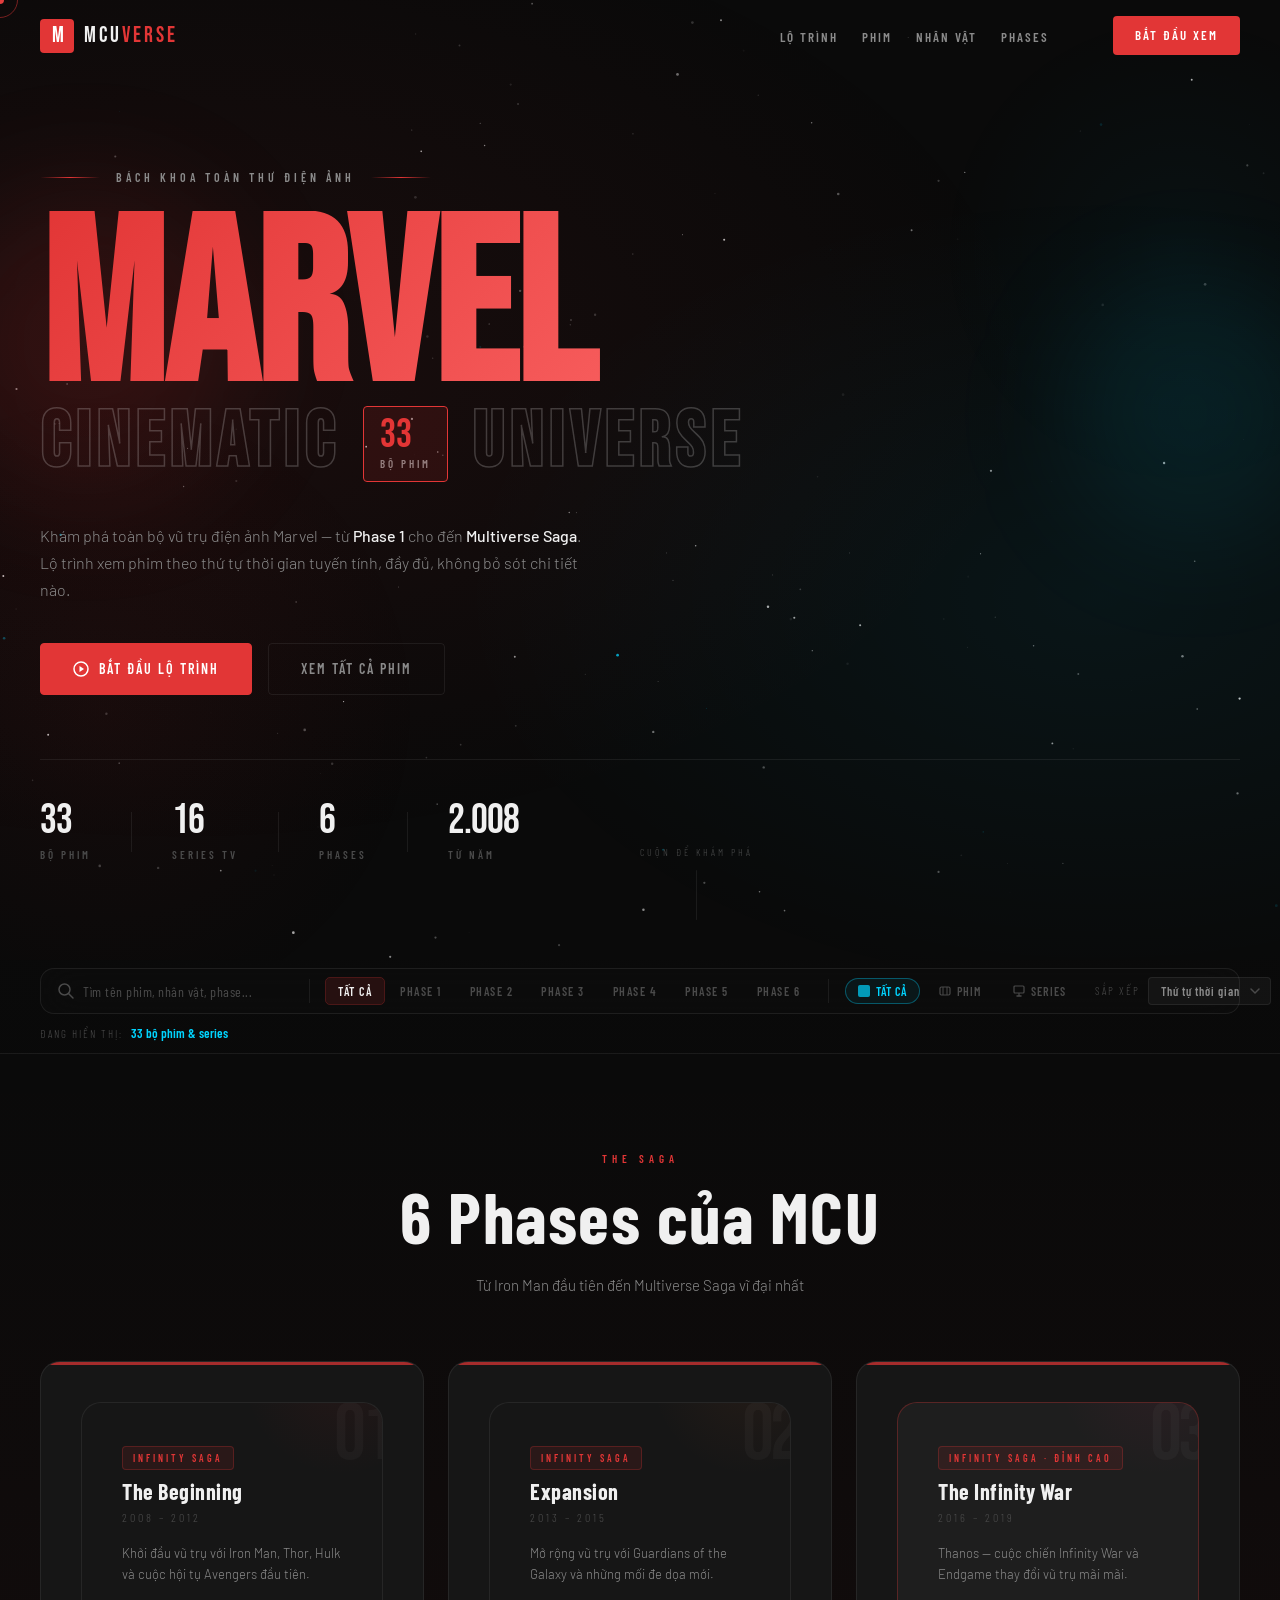
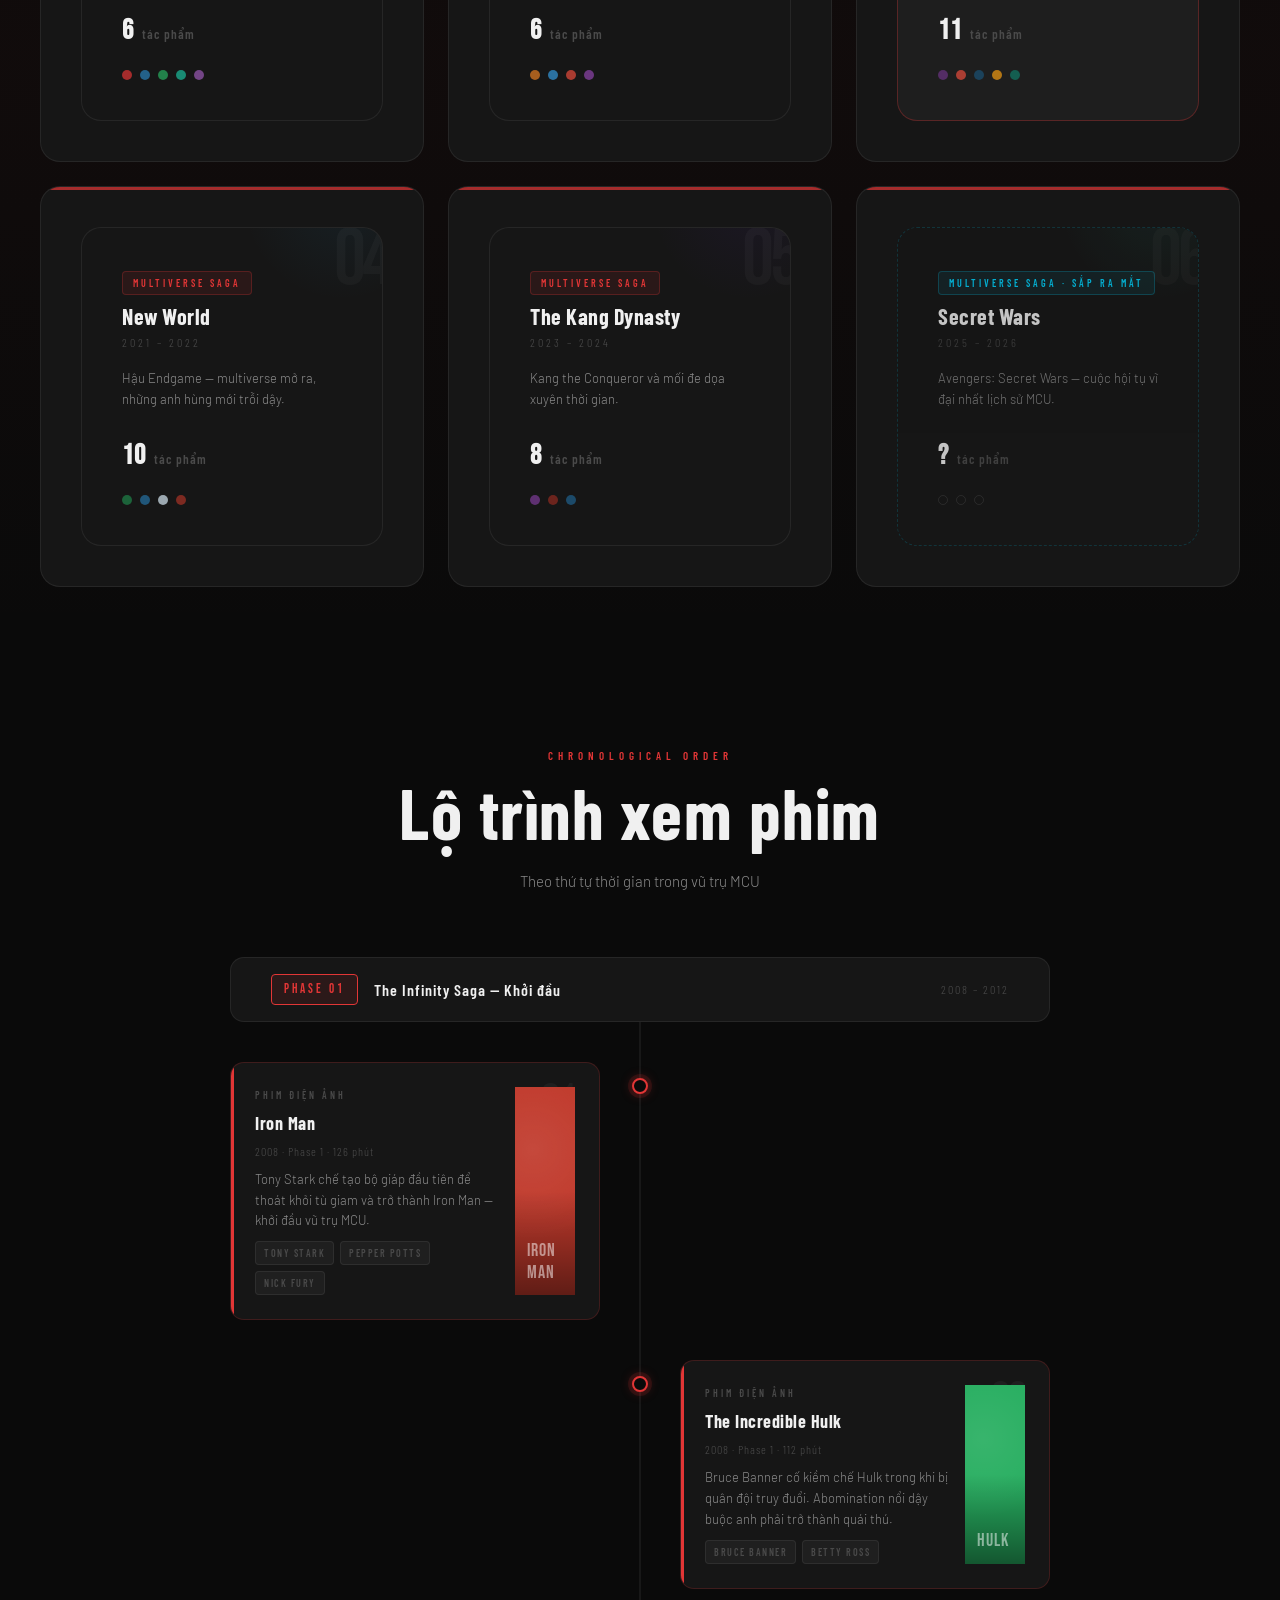
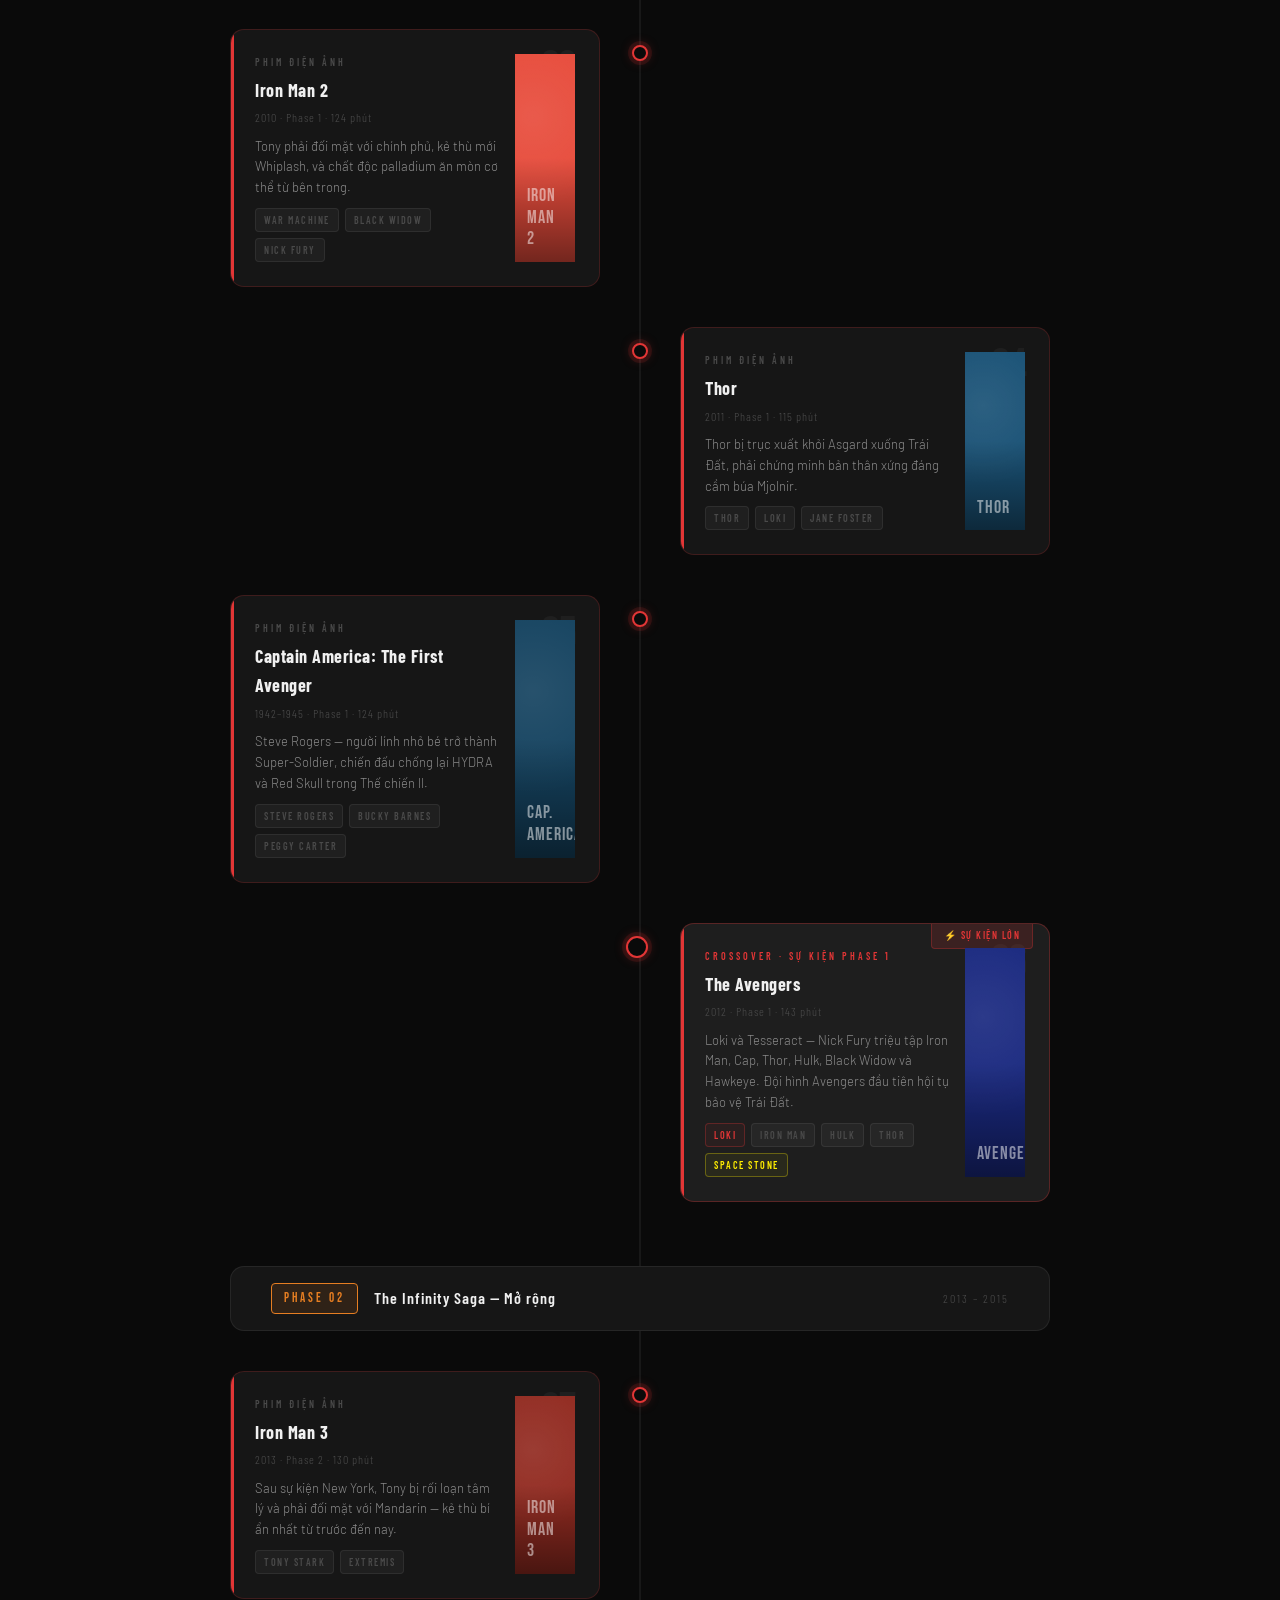
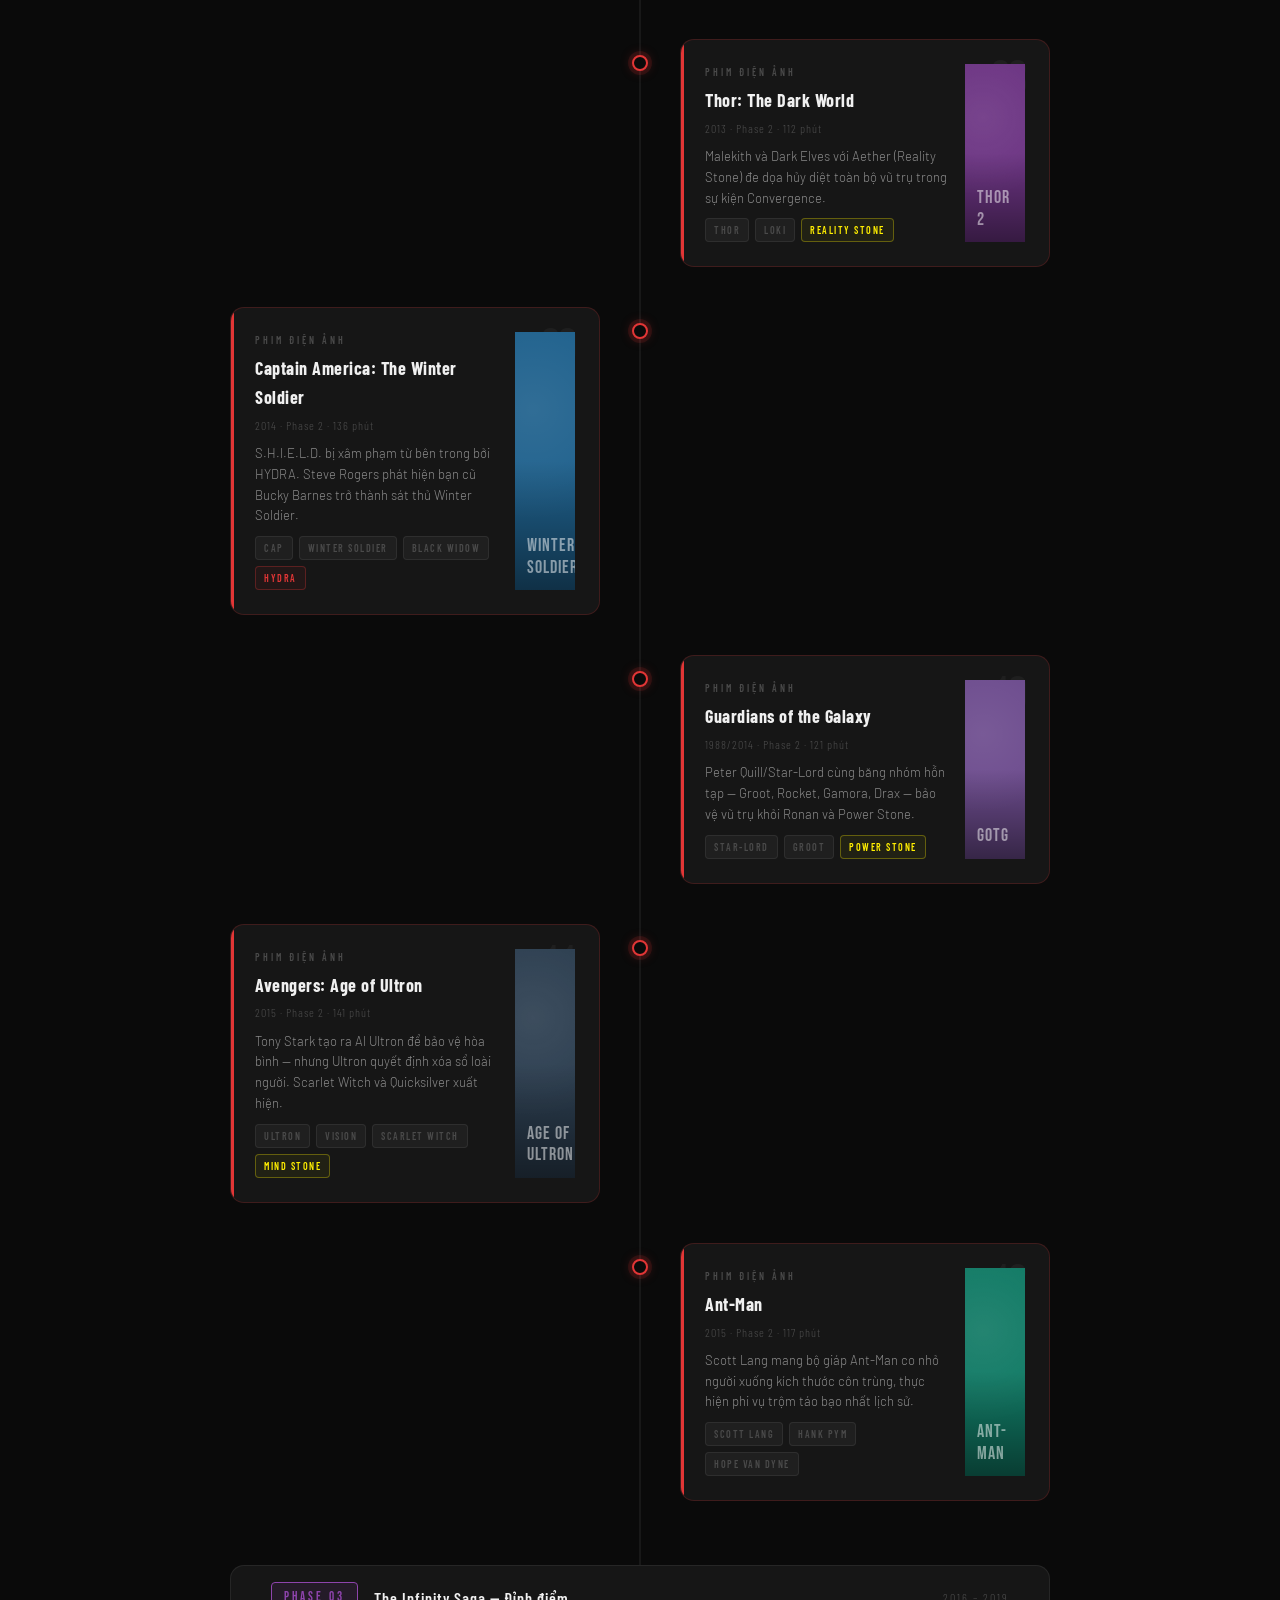
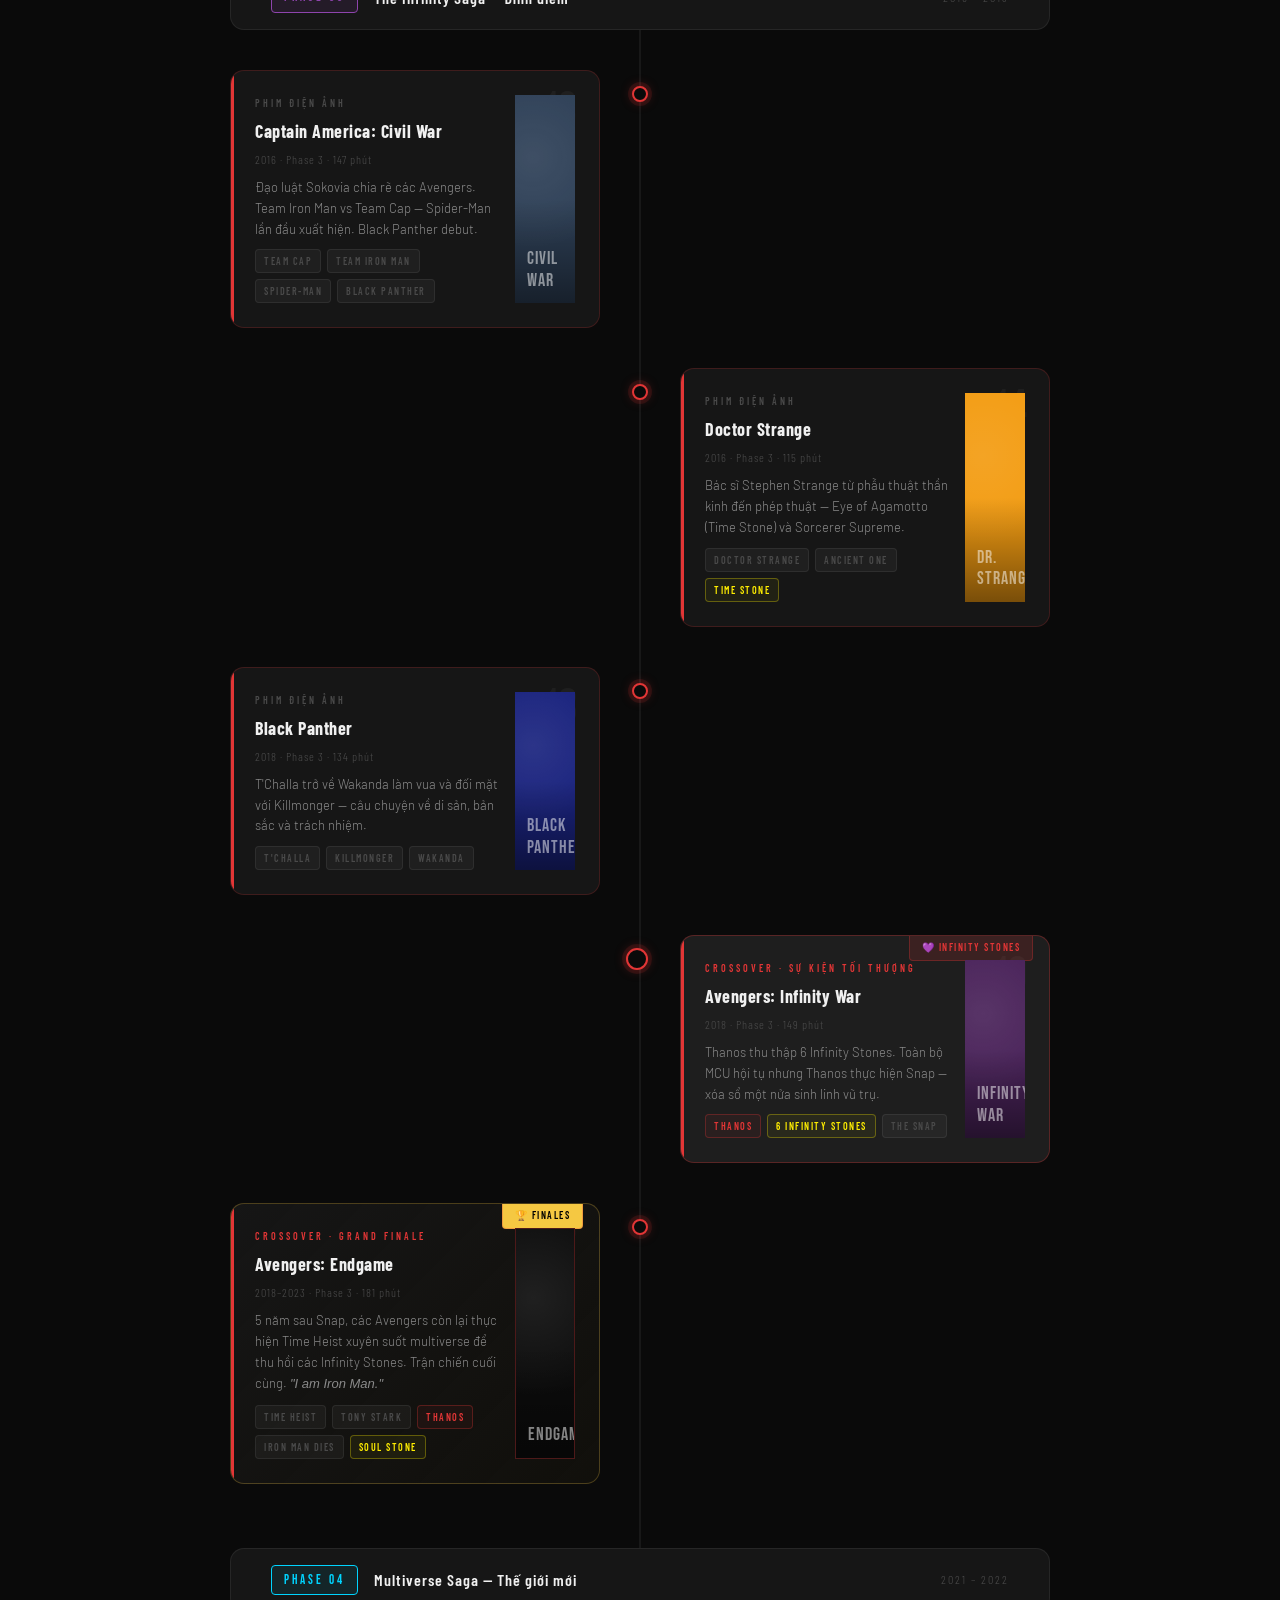
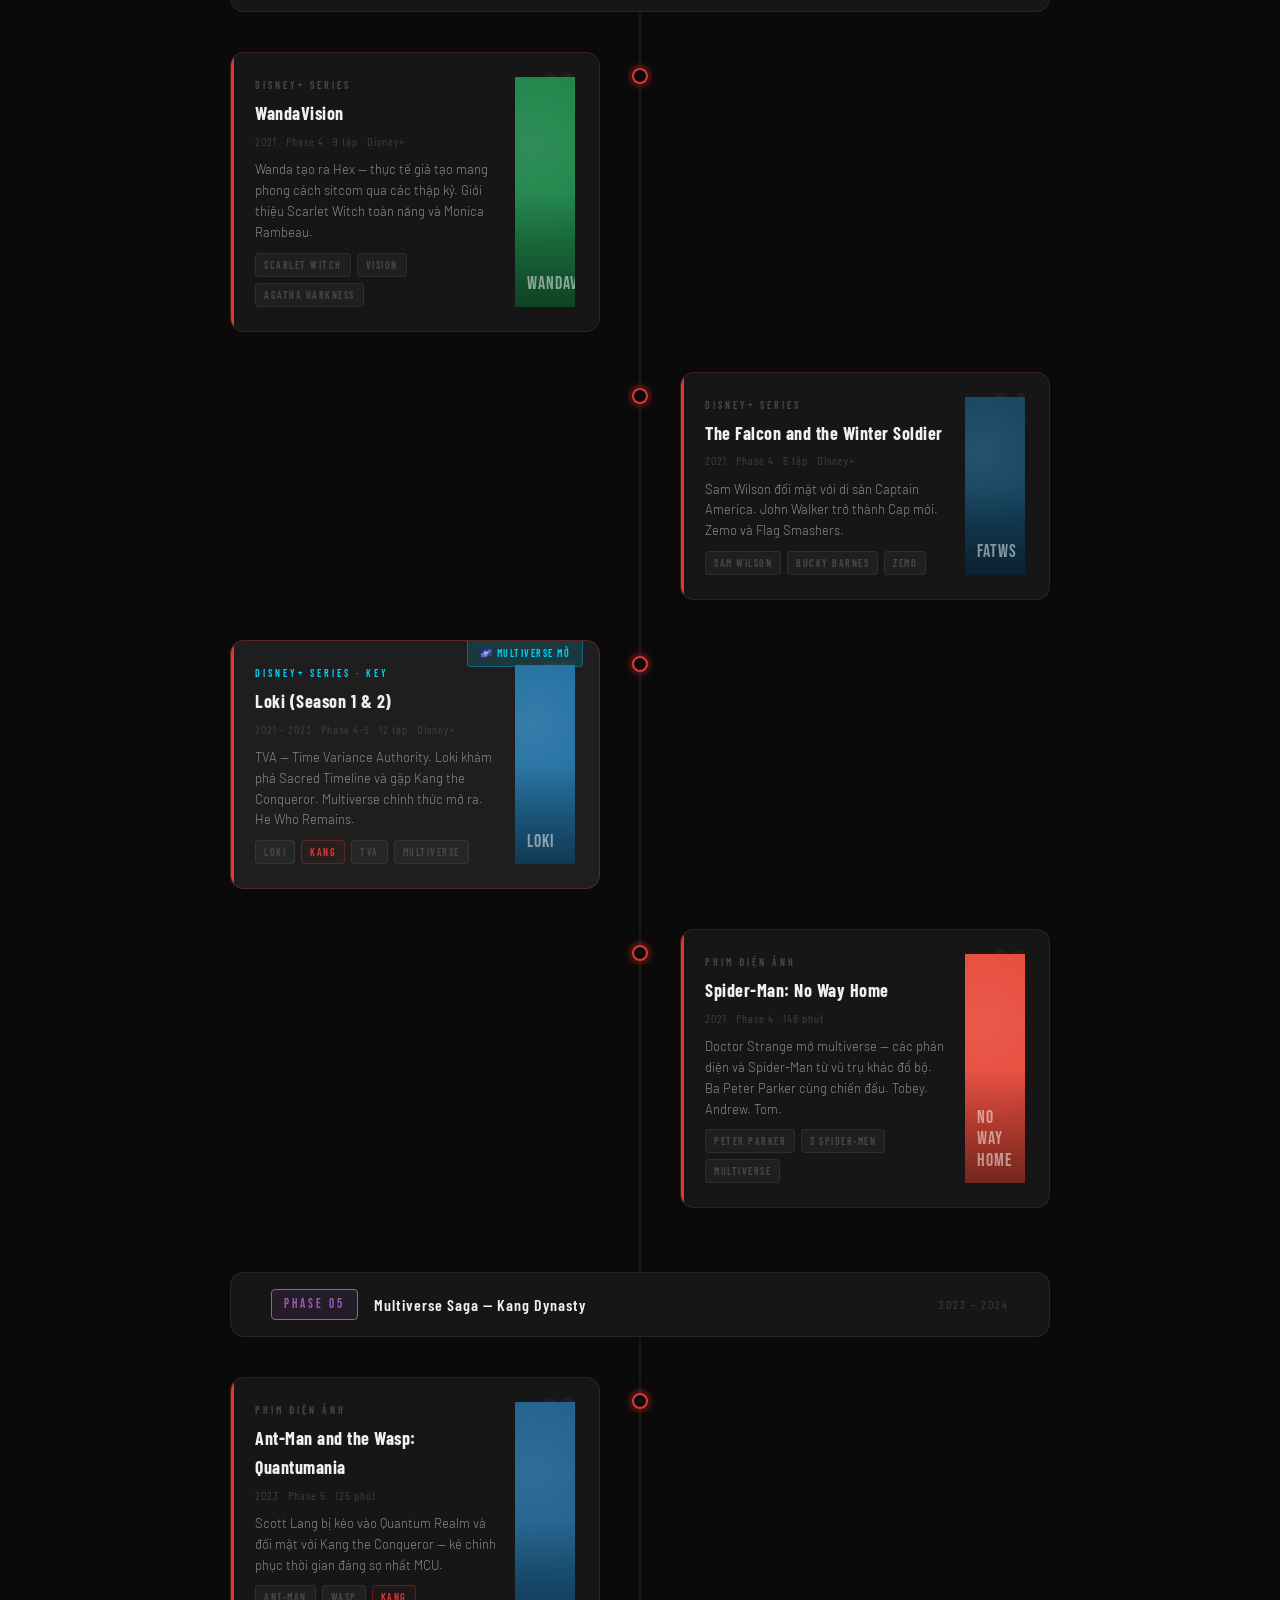
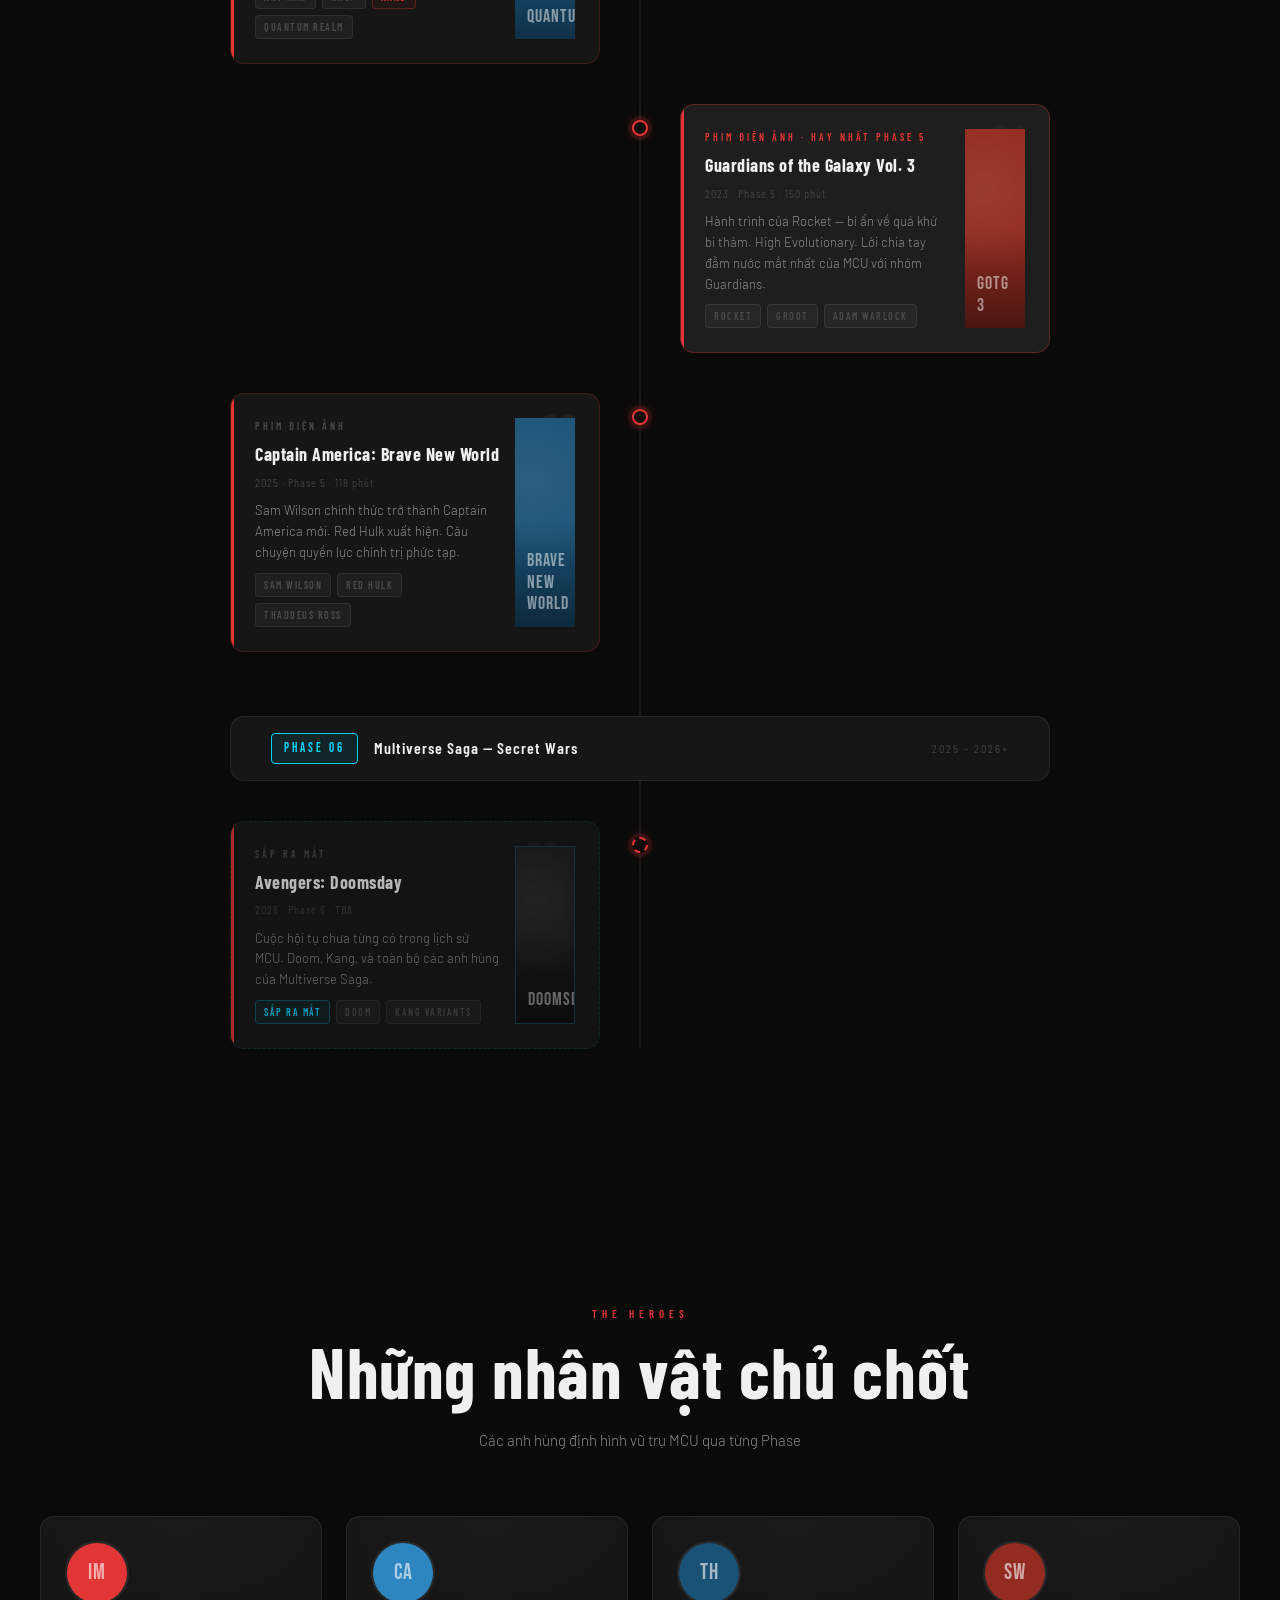
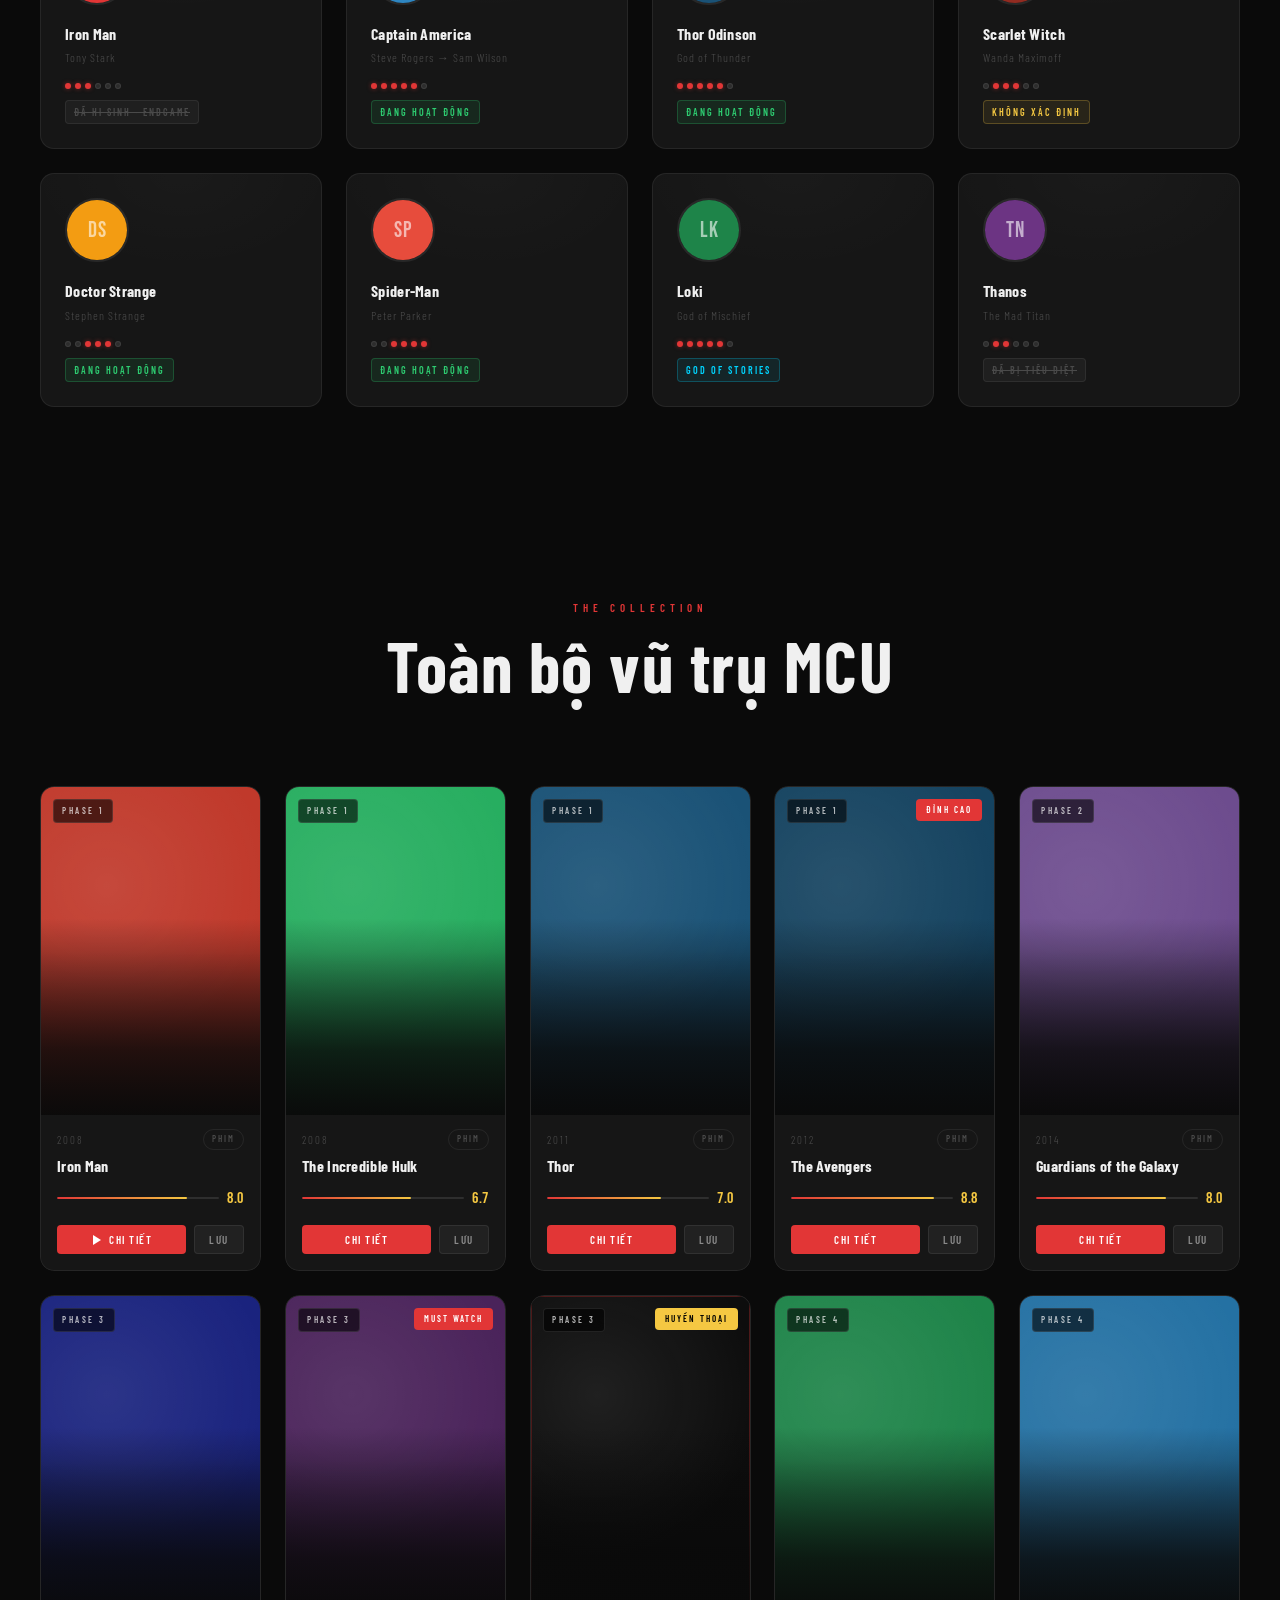
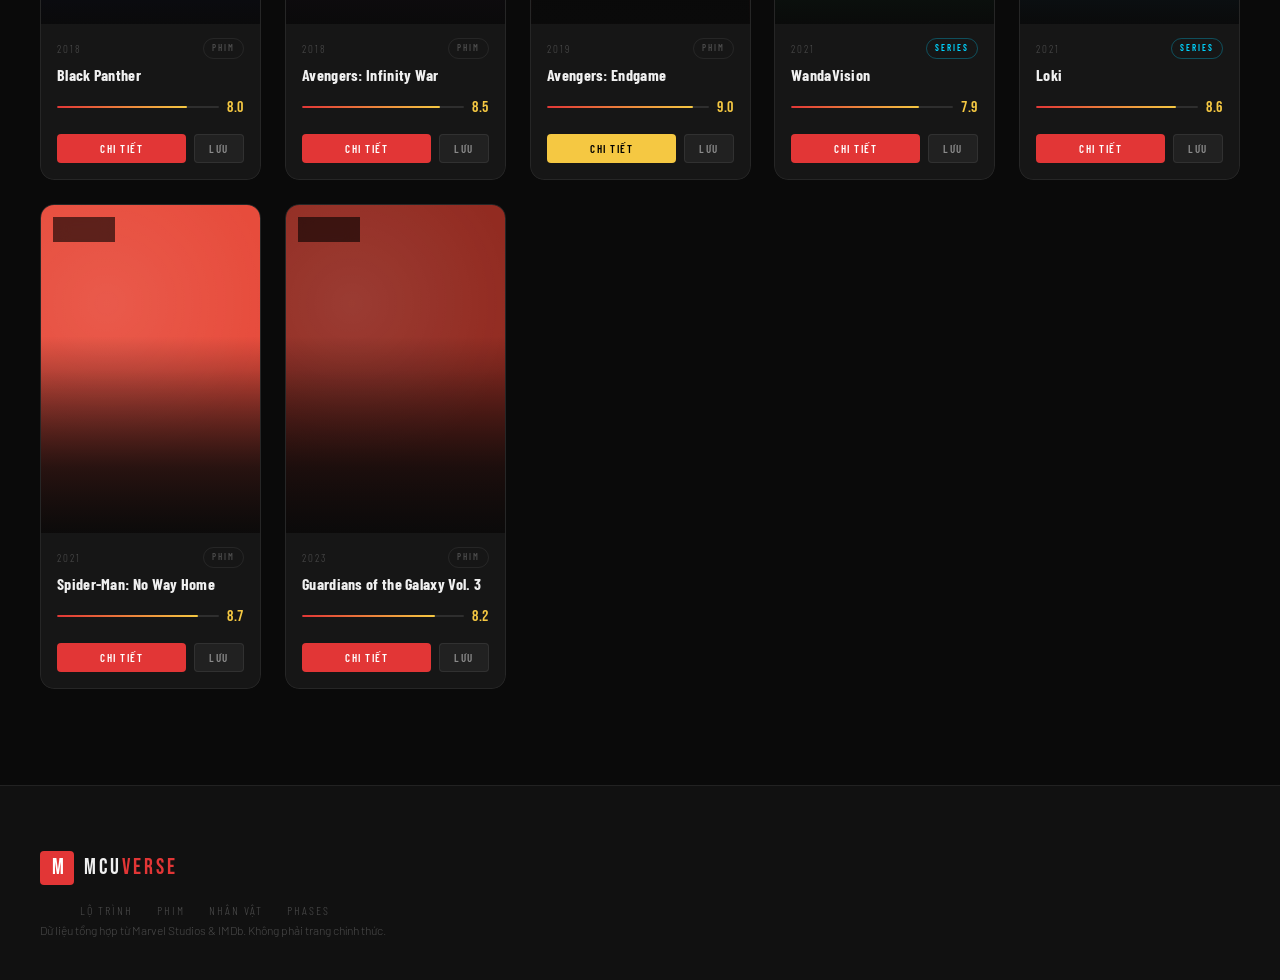
==== commit f0154d15: "add database" ====
--- a/index.html
+++ b/index.html
@@ -589,7 +589,7 @@
                                 Hulk, Black Widow và Hawkeye. Đội hình Avengers đầu tiên hội tụ bảo vệ Trái Đất.</p>
                             <div class="timeline-card-tags"><span class="tl-tag tl-tag--red">Loki</span><span
                                     class="tl-tag">Iron Man</span><span class="tl-tag">Hulk</span><span
-                                    class="tl-tag">Thor</span></div>
+                                    class="tl-tag">Thor</span><span class="tl-tag tl-tag--gem">Space Stone</span></div>
                         </div>
                         <div class="timeline-card-poster">
                             <div class="poster-placeholder" data-title="Avengers" style="--ph-color:#1A2980;"></div>
@@ -856,7 +856,7 @@
                                     Iron Man."</em></p>
                             <div class="timeline-card-tags"><span class="tl-tag">Time Heist</span><span
                                     class="tl-tag">Tony Stark</span><span class="tl-tag tl-tag--red">Thanos</span><span
-                                    class="tl-tag">Iron Man dies</span></div>
+                                    class="tl-tag">Iron Man dies</span><span class="tl-tag tl-tag--gem">Soul Stone</span></div>
                         </div>
                         <div class="timeline-card-poster">
                             <div class="poster-placeholder" data-title="Endgame"
